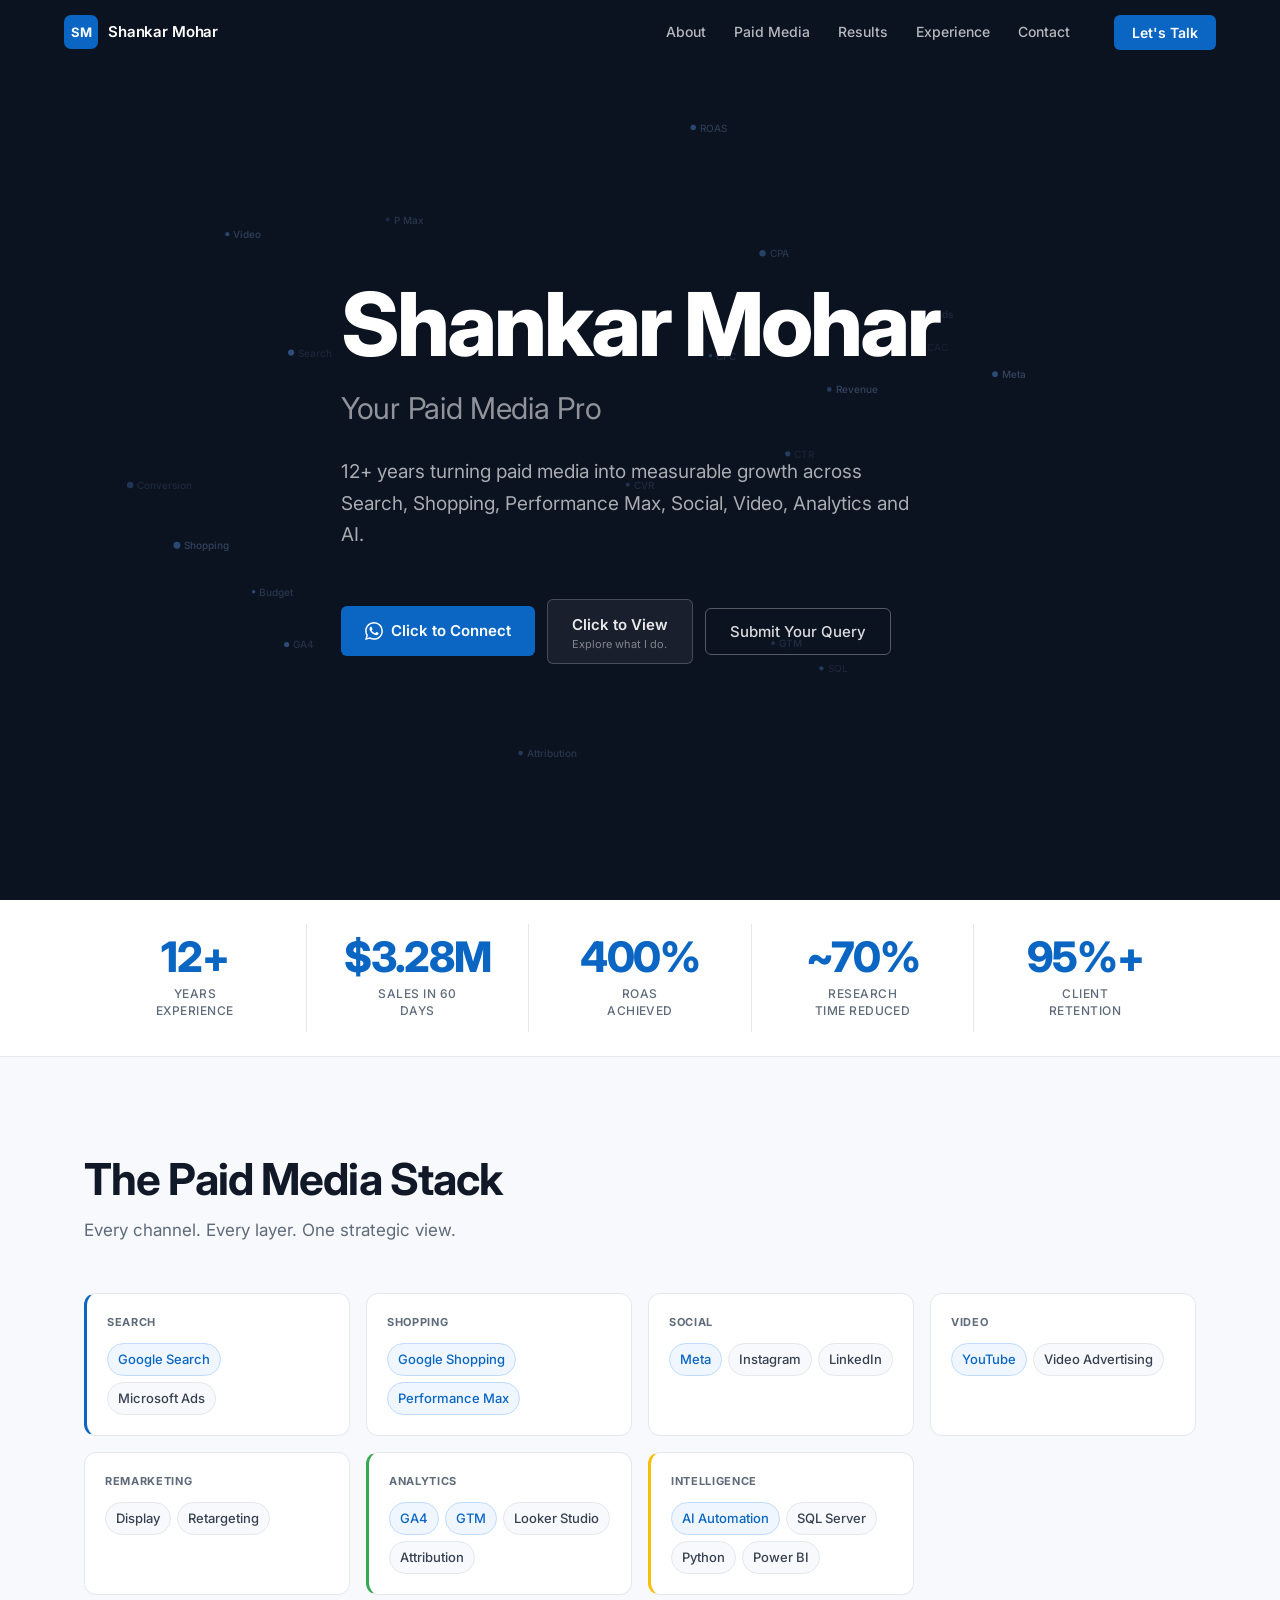
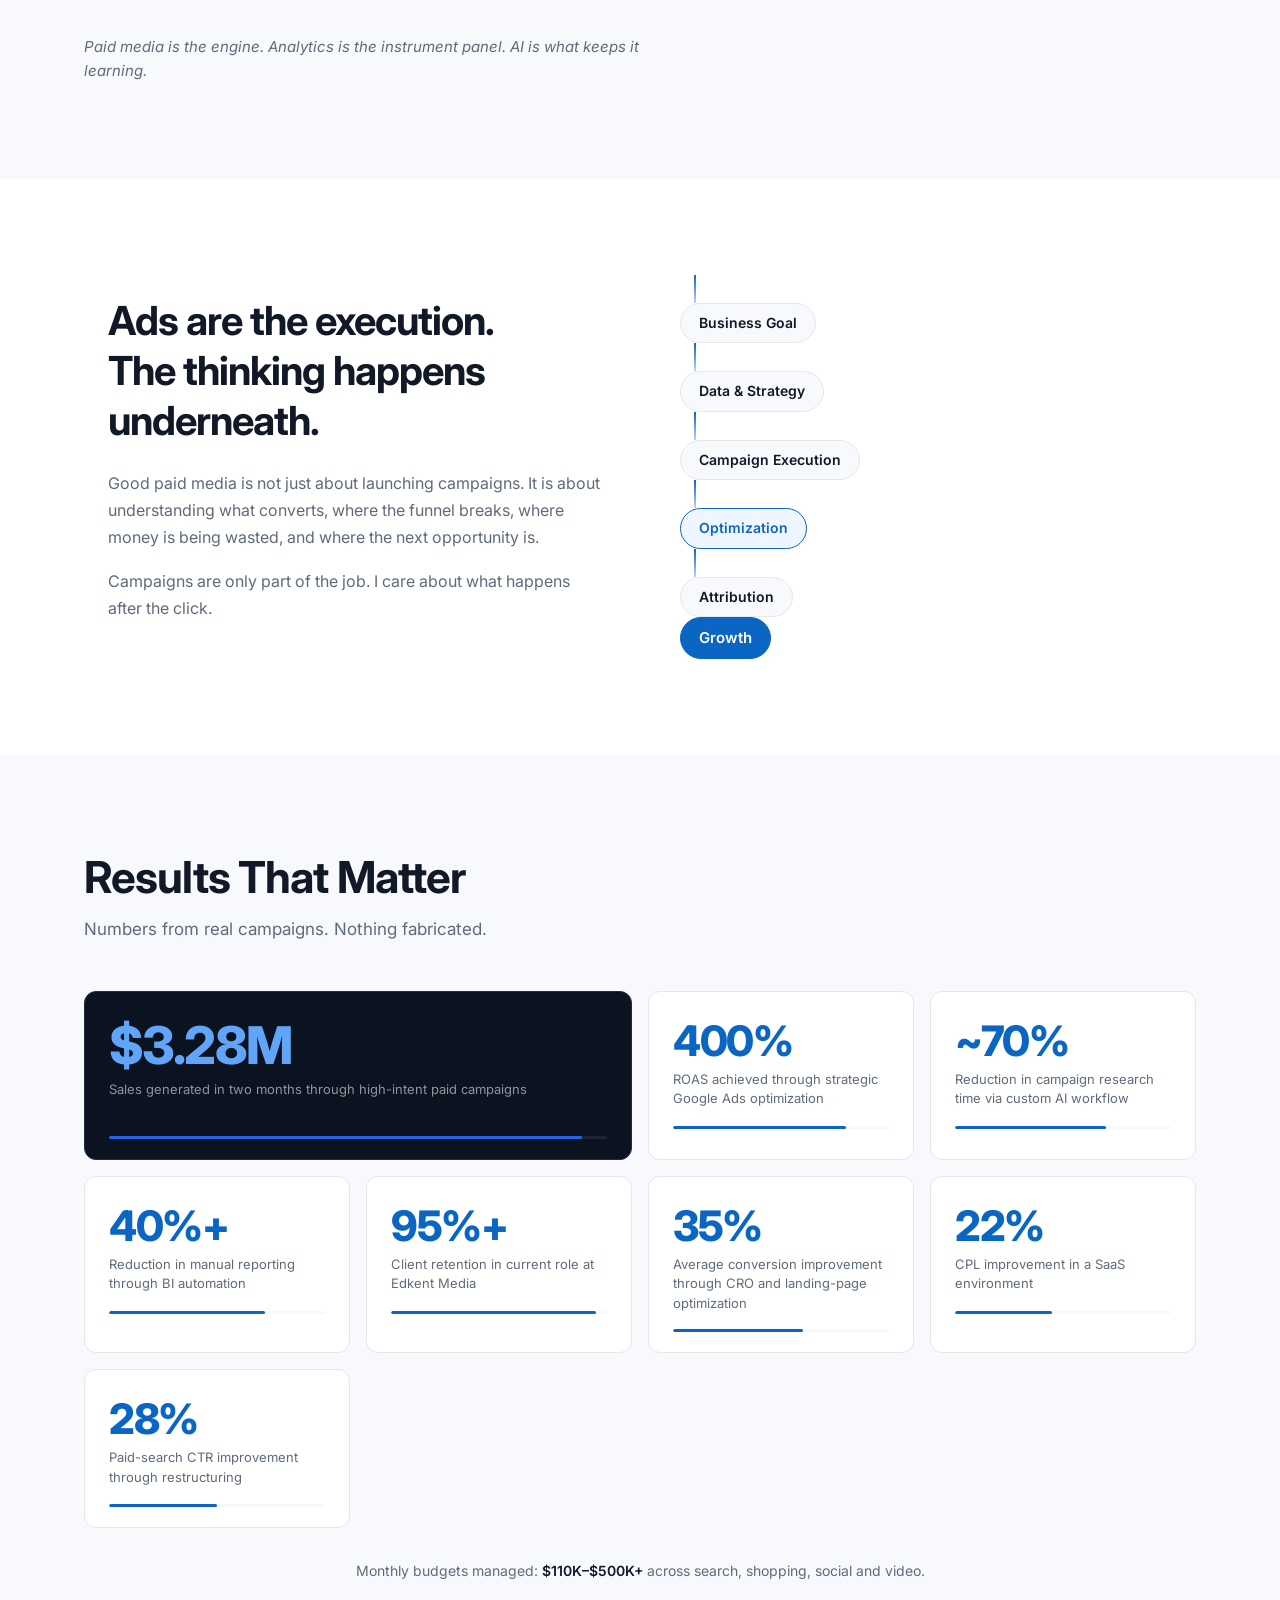
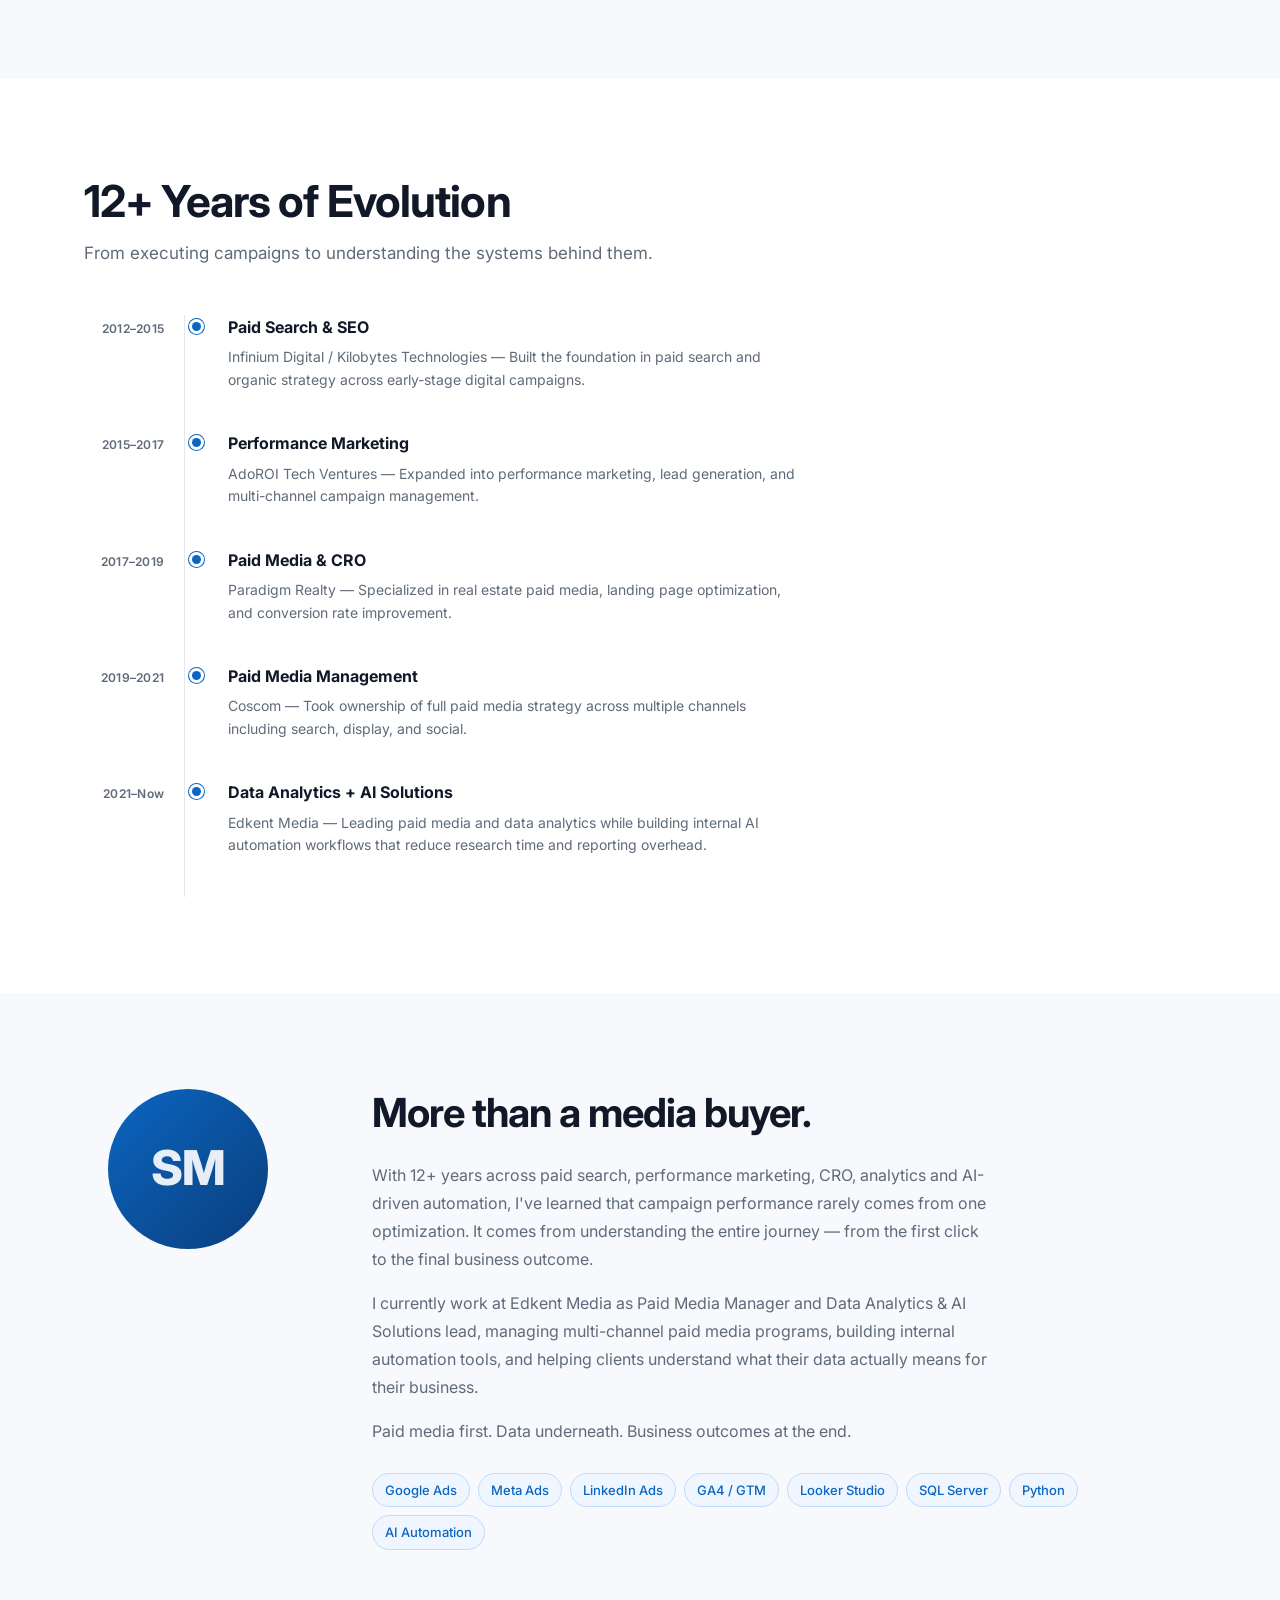
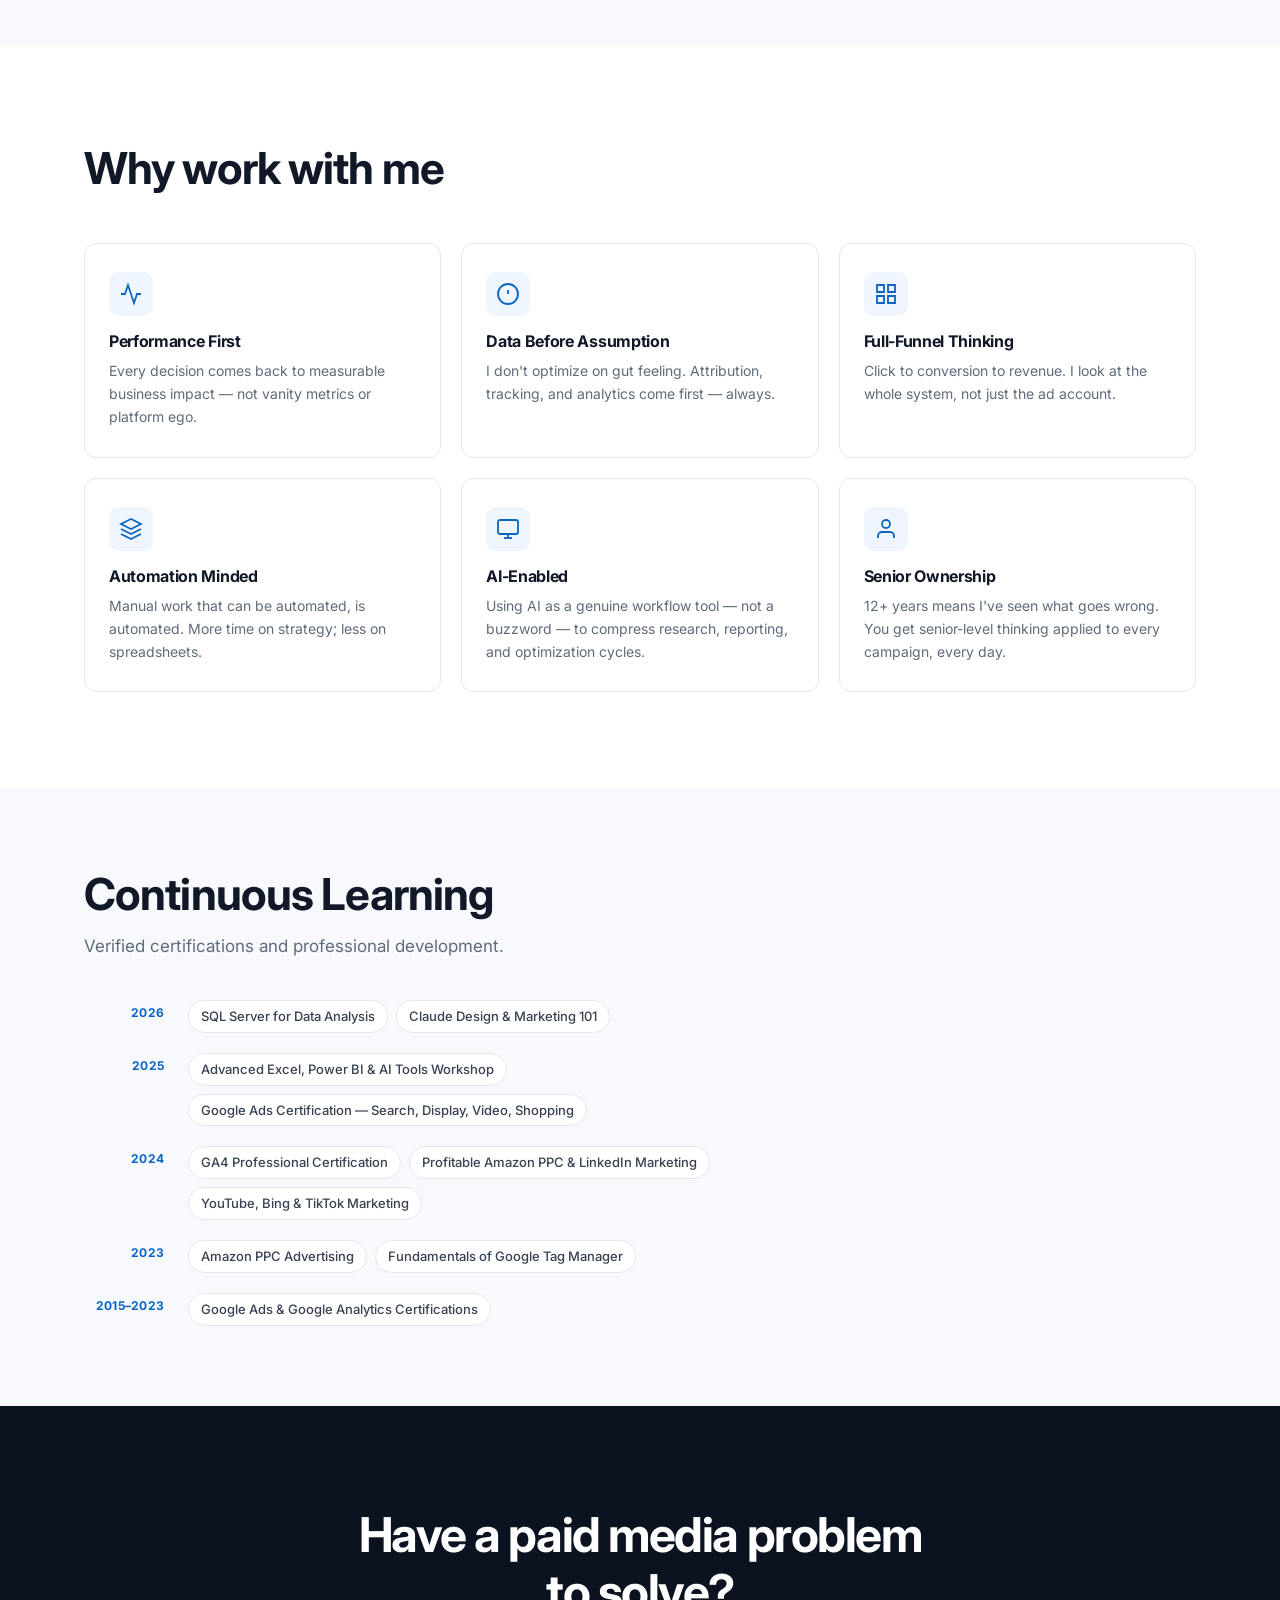
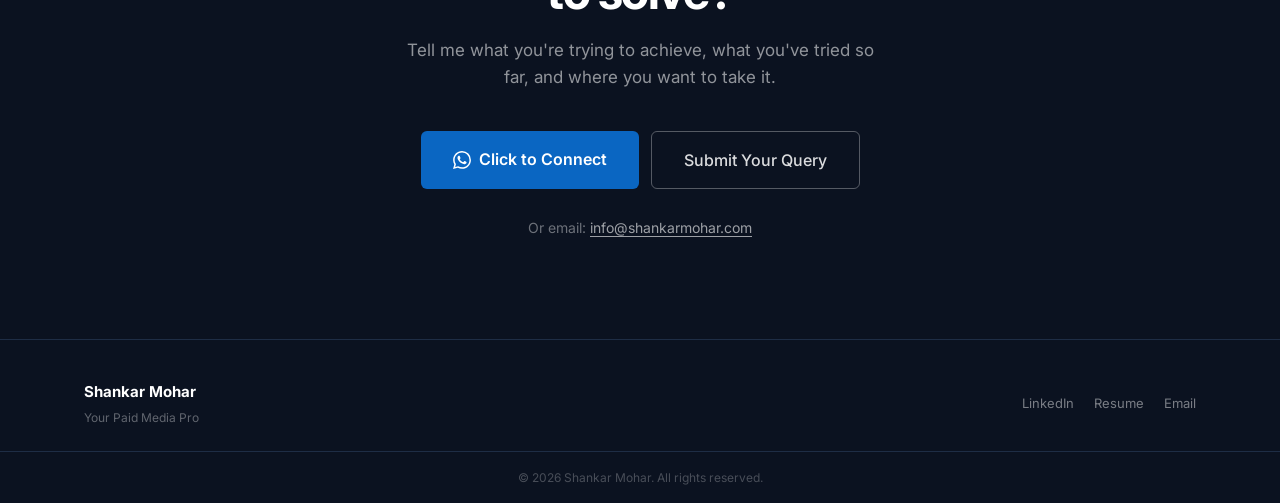
==== index.html @ 849f35d2 "Add files via upload" ====
<!DOCTYPE html>
<html lang="en">
<head>
  <meta charset="UTF-8" />
  <meta name="viewport" content="width=device-width, initial-scale=1.0, viewport-fit=cover" />
  <title>Shankar Mohar | Your Paid Media Pro</title>
  <meta name="description" content="Shankar Mohar is a Paid Media and Performance Marketing professional with 12+ years of experience across Google Ads, Meta, LinkedIn, analytics, automation and AI." />
  <link rel="canonical" href="https://ShankarMohar.com/" />

  <!-- Open Graph -->
  <meta property="og:type" content="website" />
  <meta property="og:url" content="https://ShankarMohar.com/" />
  <meta property="og:title" content="Shankar Mohar | Your Paid Media Pro" />
  <meta property="og:description" content="12+ years turning paid media into measurable growth across Search, Shopping, Performance Max, Social, Video, Analytics and AI." />
  <meta property="og:site_name" content="Shankar Mohar" />

  <!-- Twitter -->
  <meta name="twitter:card" content="summary_large_image" />
  <meta name="twitter:title" content="Shankar Mohar | Your Paid Media Pro" />
  <meta name="twitter:description" content="12+ years turning paid media into measurable growth across Search, Shopping, Performance Max, Social, Video, Analytics and AI." />

  <meta name="theme-color" content="#0B1220" />

  <!-- Favicon -->
  <link rel="icon" type="image/svg+xml" href="/assets/favicon.svg" />

  <!-- Fonts -->
  <link rel="preconnect" href="https://fonts.googleapis.com" />
  <link rel="preconnect" href="https://fonts.gstatic.com" crossorigin />
  <link href="https://fonts.googleapis.com/css2?family=Inter:wght@300;400;500;600;700;800&display=swap" rel="stylesheet" />

  <!-- Structured Data -->
  <script type="application/ld+json">
  {
    "@context": "https://schema.org",
    "@type": "Person",
    "name": "Shankar Mohar",
    "url": "https://ShankarMohar.com/",
    "jobTitle": "Paid Media Manager & Data Analytics and AI Solutions",
    "email": "info@shankarmohar.com",
    "description": "Performance marketing professional with 12+ years of experience in PPC management, analytics, and AI automation.",
    "knowsAbout": ["Google Ads", "Meta Ads", "LinkedIn Ads", "Performance Marketing", "GA4", "Data Analytics", "AI Automation"]
  }
  </script>

  <link rel="stylesheet" href="styles.css" />
</head>
<body>

  <!-- ========== NAVIGATION ========== -->
  <nav class="nav" id="nav" aria-label="Main navigation">
    <div class="nav-inner">
      <a href="/" class="nav-logo" aria-label="Shankar Mohar Home">
        <span class="logo-mark" aria-hidden="true">SM</span>
        <span class="logo-text">Shankar Mohar</span>
      </a>

      <div class="nav-links" id="nav-links">
        <a href="#about" class="nav-link">About</a>
        <a href="#stack" class="nav-link">Paid Media</a>
        <a href="#results" class="nav-link">Results</a>
        <a href="#timeline" class="nav-link">Experience</a>
        <a href="#contact" class="nav-link">Contact</a>
      </div>

      <button class="nav-cta" id="nav-cta-btn" aria-label="Open enquiry form">Let's Talk</button>

      <button class="nav-hamburger" id="hamburger" aria-label="Toggle menu" aria-expanded="false" aria-controls="nav-links">
        <span></span><span></span><span></span>
      </button>
    </div>

    <!-- Mobile menu -->
    <div class="nav-mobile" id="nav-mobile" aria-hidden="true">
      <a href="#about" class="nav-mobile-link">About</a>
      <a href="#stack" class="nav-mobile-link">Paid Media</a>
      <a href="#results" class="nav-mobile-link">Results</a>
      <a href="#timeline" class="nav-mobile-link">Experience</a>
      <a href="#contact" class="nav-mobile-link">Contact</a>
      <button class="btn-primary nav-mobile-cta" id="nav-mobile-cta-btn">Submit Your Query</button>
    </div>
  </nav>

  <!-- ========== HERO ========== -->
  <section class="hero" id="hero" aria-labelledby="hero-heading">
    <canvas class="hero-canvas" id="hero-canvas" aria-hidden="true"></canvas>
    <div class="hero-content">
      <h1 class="hero-name" id="hero-heading">Shankar Mohar</h1>
      <p class="hero-tagline">Your Paid Media Pro</p>
      <p class="hero-desc">12+ years turning paid media into measurable growth across Search, Shopping, Performance&nbsp;Max, Social, Video, Analytics and AI.</p>

      <div class="hero-actions">
        <!-- ACTION 1: WhatsApp -->
        <a href="#" class="btn-primary hero-btn" id="wa-btn" aria-label="Contact Shankar on WhatsApp">
          <svg width="18" height="18" viewBox="0 0 24 24" fill="currentColor" aria-hidden="true"><path d="M17.472 14.382c-.297-.149-1.758-.867-2.03-.967-.273-.099-.471-.148-.67.15-.197.297-.767.966-.94 1.164-.173.199-.347.223-.644.075-.297-.15-1.255-.463-2.39-1.475-.883-.788-1.48-1.761-1.653-2.059-.173-.297-.018-.458.13-.606.134-.133.298-.347.446-.52.149-.174.198-.298.298-.497.099-.198.05-.371-.025-.52-.075-.149-.669-1.612-.916-2.207-.242-.579-.487-.5-.669-.51-.173-.008-.371-.01-.57-.01-.198 0-.52.074-.792.372-.272.297-1.04 1.016-1.04 2.479 0 1.462 1.065 2.875 1.213 3.074.149.198 2.096 3.2 5.077 4.487.709.306 1.262.489 1.694.625.712.227 1.36.195 1.871.118.571-.085 1.758-.719 2.006-1.413.248-.694.248-1.289.173-1.413-.074-.124-.272-.198-.57-.347m-5.421 7.403h-.004a9.87 9.87 0 01-5.031-1.378l-.361-.214-3.741.982.998-3.648-.235-.374a9.86 9.86 0 01-1.51-5.26c.001-5.45 4.436-9.884 9.888-9.884 2.64 0 5.122 1.03 6.988 2.898a9.825 9.825 0 012.893 6.994c-.003 5.45-4.437 9.884-9.885 9.884m8.413-18.297A11.815 11.815 0 0012.05 0C5.495 0 .16 5.335.157 11.892c0 2.096.547 4.142 1.588 5.945L.057 24l6.305-1.654a11.882 11.882 0 005.683 1.448h.005c6.554 0 11.89-5.335 11.893-11.893a11.821 11.821 0 00-3.48-8.413z"/></svg>
          Click to Connect
        </a>

        <!-- ACTION 2: View Page -->
        <!-- CONFIG: viewPageUrl is set in SITE_CONFIG in script.js — change it there -->
        <a href="#" class="btn-secondary hero-btn" id="view-btn" aria-label="View Shankar's work">
          Click to View
          <span class="btn-sub">Explore what I do.</span>
        </a>

        <!-- ACTION 3: Lead Form -->
        <button class="btn-outline hero-btn" id="query-btn" aria-label="Submit a paid media enquiry">Submit Your Query</button>
      </div>
    </div>
  </section>

  <!-- ========== METRICS STRIP ========== -->
  <section class="metrics-strip" aria-labelledby="metrics-heading">
    <h2 class="sr-only" id="metrics-heading">Key Achievements</h2>
    <div class="metrics-inner">
      <div class="metric-item">
        <span class="metric-num" data-target="12" data-suffix="+">0</span>
        <span class="metric-label">Years Experience</span>
      </div>
      <div class="metric-divider" aria-hidden="true"></div>
      <div class="metric-item">
        <span class="metric-num metric-dollar" data-target="3.28" data-suffix="M" data-prefix="$" data-decimal="2">0</span>
        <span class="metric-label">Sales in 60 Days</span>
      </div>
      <div class="metric-divider" aria-hidden="true"></div>
      <div class="metric-item">
        <span class="metric-num" data-target="400" data-suffix="%">0</span>
        <span class="metric-label">ROAS Achieved</span>
      </div>
      <div class="metric-divider" aria-hidden="true"></div>
      <div class="metric-item">
        <span class="metric-num" data-target="70" data-prefix="~" data-suffix="%">0</span>
        <span class="metric-label">Research Time Reduced</span>
      </div>
      <div class="metric-divider" aria-hidden="true"></div>
      <div class="metric-item">
        <span class="metric-num" data-target="95" data-suffix="%+">0</span>
        <span class="metric-label">Client Retention</span>
      </div>
    </div>
  </section>

  <!-- ========== PAID MEDIA STACK ========== -->
  <section class="stack-section" id="stack" aria-labelledby="stack-heading">
    <div class="section-wrap">
      <div class="section-header">
        <h2 class="section-title" id="stack-heading">The Paid Media Stack</h2>
        <p class="section-sub">Every channel. Every layer. One strategic view.</p>
      </div>

      <div class="stack-grid">
        <div class="stack-category stack-primary">
          <div class="stack-cat-label">Search</div>
          <div class="stack-items">
            <span class="stack-tag active">Google Search</span>
            <span class="stack-tag">Microsoft Ads</span>
          </div>
        </div>

        <div class="stack-category">
          <div class="stack-cat-label">Shopping</div>
          <div class="stack-items">
            <span class="stack-tag active">Google Shopping</span>
            <span class="stack-tag active">Performance Max</span>
          </div>
        </div>

        <div class="stack-category">
          <div class="stack-cat-label">Social</div>
          <div class="stack-items">
            <span class="stack-tag active">Meta</span>
            <span class="stack-tag">Instagram</span>
            <span class="stack-tag">LinkedIn</span>
          </div>
        </div>

        <div class="stack-category">
          <div class="stack-cat-label">Video</div>
          <div class="stack-items">
            <span class="stack-tag active">YouTube</span>
            <span class="stack-tag">Video Advertising</span>
          </div>
        </div>

        <div class="stack-category">
          <div class="stack-cat-label">Remarketing</div>
          <div class="stack-items">
            <span class="stack-tag">Display</span>
            <span class="stack-tag">Retargeting</span>
          </div>
        </div>

        <div class="stack-category stack-analytics">
          <div class="stack-cat-label">Analytics</div>
          <div class="stack-items">
            <span class="stack-tag active">GA4</span>
            <span class="stack-tag active">GTM</span>
            <span class="stack-tag">Looker Studio</span>
            <span class="stack-tag">Attribution</span>
          </div>
        </div>

        <div class="stack-category stack-ai">
          <div class="stack-cat-label">Intelligence</div>
          <div class="stack-items">
            <span class="stack-tag active">AI Automation</span>
            <span class="stack-tag">SQL Server</span>
            <span class="stack-tag">Python</span>
            <span class="stack-tag">Power BI</span>
          </div>
        </div>
      </div>

      <p class="stack-note">Paid media is the engine. Analytics is the instrument panel. AI is what keeps it learning.</p>
    </div>
  </section>

  <!-- ========== HOW I THINK ========== -->
  <section class="thinking-section" id="thinking" aria-labelledby="thinking-heading">
    <div class="section-wrap">
      <div class="thinking-layout">
        <div class="thinking-left">
          <h2 class="thinking-title" id="thinking-heading">Ads are the execution.<br>The thinking happens underneath.</h2>
          <p class="thinking-body">Good paid media is not just about launching campaigns. It is about understanding what converts, where the funnel breaks, where money is being wasted, and where the next opportunity is.</p>
          <p class="thinking-body">Campaigns are only part of the job. I care about what happens after the click.</p>
        </div>

        <div class="thinking-right" aria-label="Performance marketing funnel">
          <div class="funnel">
            <div class="funnel-step" data-step="1">
              <div class="funnel-line"></div>
              <div class="funnel-node">Business Goal</div>
            </div>
            <div class="funnel-step" data-step="2">
              <div class="funnel-line"></div>
              <div class="funnel-node">Data &amp; Strategy</div>
            </div>
            <div class="funnel-step" data-step="3">
              <div class="funnel-line"></div>
              <div class="funnel-node">Campaign Execution</div>
            </div>
            <div class="funnel-step" data-step="4">
              <div class="funnel-line"></div>
              <div class="funnel-node">Optimization</div>
            </div>
            <div class="funnel-step" data-step="5">
              <div class="funnel-line"></div>
              <div class="funnel-node">Attribution</div>
            </div>
            <div class="funnel-step funnel-end" data-step="6">
              <div class="funnel-node funnel-node-growth">Growth</div>
            </div>
          </div>
        </div>
      </div>
    </div>
  </section>

  <!-- ========== RESULTS ========== -->
  <section class="results-section" id="results" aria-labelledby="results-heading">
    <div class="section-wrap">
      <div class="section-header">
        <h2 class="section-title" id="results-heading">Results That Matter</h2>
        <p class="section-sub">Numbers from real campaigns. Nothing fabricated.</p>
      </div>

      <div class="results-grid">
        <article class="result-card result-hero-card">
          <div class="result-value">$3.28M</div>
          <div class="result-label">Sales generated in two months through high-intent paid campaigns</div>
          <div class="result-bar"><div class="result-bar-fill" style="width:95%"></div></div>
        </article>

        <article class="result-card">
          <div class="result-value">400%</div>
          <div class="result-label">ROAS achieved through strategic Google Ads optimization</div>
          <div class="result-bar"><div class="result-bar-fill" style="width:80%"></div></div>
        </article>

        <article class="result-card">
          <div class="result-value">~70%</div>
          <div class="result-label">Reduction in campaign research time via custom AI workflow</div>
          <div class="result-bar"><div class="result-bar-fill" style="width:70%"></div></div>
        </article>

        <article class="result-card">
          <div class="result-value">40%+</div>
          <div class="result-label">Reduction in manual reporting through BI automation</div>
          <div class="result-bar"><div class="result-bar-fill" style="width:72%"></div></div>
        </article>

        <article class="result-card">
          <div class="result-value">95%+</div>
          <div class="result-label">Client retention in current role at Edkent Media</div>
          <div class="result-bar"><div class="result-bar-fill" style="width:95%"></div></div>
        </article>

        <article class="result-card">
          <div class="result-value">35%</div>
          <div class="result-label">Average conversion improvement through CRO and landing-page optimization</div>
          <div class="result-bar"><div class="result-bar-fill" style="width:60%"></div></div>
        </article>

        <article class="result-card">
          <div class="result-value">22%</div>
          <div class="result-label">CPL improvement in a SaaS environment</div>
          <div class="result-bar"><div class="result-bar-fill" style="width:45%"></div></div>
        </article>

        <article class="result-card">
          <div class="result-value">28%</div>
          <div class="result-label">Paid-search CTR improvement through restructuring</div>
          <div class="result-bar"><div class="result-bar-fill" style="width:50%"></div></div>
        </article>
      </div>

      <p class="results-note">Monthly budgets managed: <strong>$110K–$500K+</strong> across search, shopping, social and video.</p>
    </div>
  </section>

  <!-- ========== CAREER EVOLUTION ========== -->
  <section class="timeline-section" id="timeline" aria-labelledby="timeline-heading">
    <div class="section-wrap">
      <div class="section-header">
        <h2 class="section-title" id="timeline-heading">12+ Years of Evolution</h2>
        <p class="section-sub">From executing campaigns to understanding the systems behind them.</p>
      </div>

      <div class="timeline">
        <div class="timeline-item reveal-item">
          <div class="timeline-year">2012–2015</div>
          <div class="timeline-content">
            <div class="timeline-phase">Paid Search &amp; SEO</div>
            <div class="timeline-detail">Infinium Digital / Kilobytes Technologies — Built the foundation in paid search and organic strategy across early-stage digital campaigns.</div>
          </div>
        </div>

        <div class="timeline-item reveal-item">
          <div class="timeline-year">2015–2017</div>
          <div class="timeline-content">
            <div class="timeline-phase">Performance Marketing</div>
            <div class="timeline-detail">AdoROI Tech Ventures — Expanded into performance marketing, lead generation, and multi-channel campaign management.</div>
          </div>
        </div>

        <div class="timeline-item reveal-item">
          <div class="timeline-year">2017–2019</div>
          <div class="timeline-content">
            <div class="timeline-phase">Paid Media &amp; CRO</div>
            <div class="timeline-detail">Paradigm Realty — Specialized in real estate paid media, landing page optimization, and conversion rate improvement.</div>
          </div>
        </div>

        <div class="timeline-item reveal-item">
          <div class="timeline-year">2019–2021</div>
          <div class="timeline-content">
            <div class="timeline-phase">Paid Media Management</div>
            <div class="timeline-detail">Coscom — Took ownership of full paid media strategy across multiple channels including search, display, and social.</div>
          </div>
        </div>

        <div class="timeline-item reveal-item">
          <div class="timeline-year">2021–Now</div>
          <div class="timeline-content">
            <div class="timeline-phase">Data Analytics + AI Solutions</div>
            <div class="timeline-detail">Edkent Media — Leading paid media and data analytics while building internal AI automation workflows that reduce research time and reporting overhead.</div>
          </div>
        </div>
      </div>
    </div>
  </section>

  <!-- ========== ABOUT ========== -->
  <section class="about-section" id="about" aria-labelledby="about-heading">
    <div class="section-wrap">
      <div class="about-layout">
        <div class="about-left">
          <div class="about-avatar" aria-hidden="true">
            <div class="avatar-initials">SM</div>
          </div>
        </div>
        <div class="about-right">
          <h2 class="about-title" id="about-heading">More than a media buyer.</h2>
          <p class="about-body">With 12+ years across paid search, performance marketing, CRO, analytics and AI-driven automation, I've learned that campaign performance rarely comes from one optimization. It comes from understanding the entire journey — from the first click to the final business outcome.</p>
          <p class="about-body">I currently work at Edkent Media as Paid Media Manager and Data Analytics &amp; AI Solutions lead, managing multi-channel paid media programs, building internal automation tools, and helping clients understand what their data actually means for their business.</p>
          <p class="about-body">Paid media first. Data underneath. Business outcomes at the end.</p>

          <div class="about-tags" aria-label="Core expertise areas">
            <span class="about-tag">Google Ads</span>
            <span class="about-tag">Meta Ads</span>
            <span class="about-tag">LinkedIn Ads</span>
            <span class="about-tag">GA4 / GTM</span>
            <span class="about-tag">Looker Studio</span>
            <span class="about-tag">SQL Server</span>
            <span class="about-tag">Python</span>
            <span class="about-tag">AI Automation</span>
          </div>
        </div>
      </div>
    </div>
  </section>

  <!-- ========== WHY WORK WITH ME ========== -->
  <section class="why-section" id="why" aria-labelledby="why-heading">
    <div class="section-wrap">
      <div class="section-header">
        <h2 class="section-title" id="why-heading">Why work with me</h2>
      </div>

      <div class="why-grid">
        <div class="why-card reveal-item">
          <div class="why-icon" aria-hidden="true">
            <svg width="24" height="24" viewBox="0 0 24 24" fill="none" stroke="currentColor" stroke-width="1.8"><polyline points="22 12 18 12 15 21 9 3 6 12 2 12"/></svg>
          </div>
          <h3 class="why-title">Performance First</h3>
          <p class="why-body">Every decision comes back to measurable business impact — not vanity metrics or platform ego.</p>
        </div>

        <div class="why-card reveal-item">
          <div class="why-icon" aria-hidden="true">
            <svg width="24" height="24" viewBox="0 0 24 24" fill="none" stroke="currentColor" stroke-width="1.8"><circle cx="12" cy="12" r="10"/><line x1="12" y1="8" x2="12" y2="12"/><line x1="12" y1="16" x2="12.01" y2="16"/></svg>
          </div>
          <h3 class="why-title">Data Before Assumption</h3>
          <p class="why-body">I don't optimize on gut feeling. Attribution, tracking, and analytics come first — always.</p>
        </div>

        <div class="why-card reveal-item">
          <div class="why-icon" aria-hidden="true">
            <svg width="24" height="24" viewBox="0 0 24 24" fill="none" stroke="currentColor" stroke-width="1.8"><path d="M3 3h7v7H3zM14 3h7v7h-7zM14 14h7v7h-7zM3 14h7v7H3z"/></svg>
          </div>
          <h3 class="why-title">Full-Funnel Thinking</h3>
          <p class="why-body">Click to conversion to revenue. I look at the whole system, not just the ad account.</p>
        </div>

        <div class="why-card reveal-item">
          <div class="why-icon" aria-hidden="true">
            <svg width="24" height="24" viewBox="0 0 24 24" fill="none" stroke="currentColor" stroke-width="1.8"><path d="M12 2L2 7l10 5 10-5-10-5zM2 17l10 5 10-5M2 12l10 5 10-5"/></svg>
          </div>
          <h3 class="why-title">Automation Minded</h3>
          <p class="why-body">Manual work that can be automated, is automated. More time on strategy; less on spreadsheets.</p>
        </div>

        <div class="why-card reveal-item">
          <div class="why-icon" aria-hidden="true">
            <svg width="24" height="24" viewBox="0 0 24 24" fill="none" stroke="currentColor" stroke-width="1.8"><rect x="2" y="3" width="20" height="14" rx="2" ry="2"/><line x1="8" y1="21" x2="16" y2="21"/><line x1="12" y1="17" x2="12" y2="21"/></svg>
          </div>
          <h3 class="why-title">AI-Enabled</h3>
          <p class="why-body">Using AI as a genuine workflow tool — not a buzzword — to compress research, reporting, and optimization cycles.</p>
        </div>

        <div class="why-card reveal-item">
          <div class="why-icon" aria-hidden="true">
            <svg width="24" height="24" viewBox="0 0 24 24" fill="none" stroke="currentColor" stroke-width="1.8"><path d="M20 21v-2a4 4 0 0 0-4-4H8a4 4 0 0 0-4 4v2"/><circle cx="12" cy="7" r="4"/></svg>
          </div>
          <h3 class="why-title">Senior Ownership</h3>
          <p class="why-body">12+ years means I've seen what goes wrong. You get senior-level thinking applied to every campaign, every day.</p>
        </div>
      </div>
    </div>
  </section>

  <!-- ========== CERTIFICATIONS ========== -->
  <section class="certs-section" aria-labelledby="certs-heading">
    <div class="section-wrap">
      <h2 class="section-title" id="certs-heading">Continuous Learning</h2>
      <p class="section-sub">Verified certifications and professional development.</p>

      <div class="certs-list">
        <div class="cert-group">
          <div class="cert-year">2026</div>
          <div class="cert-items">
            <span class="cert-item">SQL Server for Data Analysis</span>
            <span class="cert-item">Claude Design &amp; Marketing 101</span>
          </div>
        </div>
        <div class="cert-group">
          <div class="cert-year">2025</div>
          <div class="cert-items">
            <span class="cert-item">Advanced Excel, Power BI &amp; AI Tools Workshop</span>
            <span class="cert-item">Google Ads Certification — Search, Display, Video, Shopping</span>
          </div>
        </div>
        <div class="cert-group">
          <div class="cert-year">2024</div>
          <div class="cert-items">
            <span class="cert-item">GA4 Professional Certification</span>
            <span class="cert-item">Profitable Amazon PPC &amp; LinkedIn Marketing</span>
            <span class="cert-item">YouTube, Bing &amp; TikTok Marketing</span>
          </div>
        </div>
        <div class="cert-group">
          <div class="cert-year">2023</div>
          <div class="cert-items">
            <span class="cert-item">Amazon PPC Advertising</span>
            <span class="cert-item">Fundamentals of Google Tag Manager</span>
          </div>
        </div>
        <div class="cert-group">
          <div class="cert-year">2015–2023</div>
          <div class="cert-items">
            <span class="cert-item">Google Ads &amp; Google Analytics Certifications</span>
          </div>
        </div>
      </div>
    </div>
  </section>

  <!-- ========== FINAL CTA ========== -->
  <section class="contact-section" id="contact" aria-labelledby="contact-heading">
    <div class="section-wrap">
      <div class="contact-inner">
        <h2 class="contact-title" id="contact-heading">Have a paid media problem to solve?</h2>
        <p class="contact-sub">Tell me what you're trying to achieve, what you've tried so far, and where you want to take it.</p>

        <div class="contact-actions">
          <a href="#" class="btn-primary btn-large" id="contact-wa-btn" aria-label="Contact on WhatsApp">
            <svg width="18" height="18" viewBox="0 0 24 24" fill="currentColor" aria-hidden="true"><path d="M17.472 14.382c-.297-.149-1.758-.867-2.03-.967-.273-.099-.471-.148-.67.15-.197.297-.767.966-.94 1.164-.173.199-.347.223-.644.075-.297-.15-1.255-.463-2.39-1.475-.883-.788-1.48-1.761-1.653-2.059-.173-.297-.018-.458.13-.606.134-.133.298-.347.446-.52.149-.174.198-.298.298-.497.099-.198.05-.371-.025-.52-.075-.149-.669-1.612-.916-2.207-.242-.579-.487-.5-.669-.51-.173-.008-.371-.01-.57-.01-.198 0-.52.074-.792.372-.272.297-1.04 1.016-1.04 2.479 0 1.462 1.065 2.875 1.213 3.074.149.198 2.096 3.2 5.077 4.487.709.306 1.262.489 1.694.625.712.227 1.36.195 1.871.118.571-.085 1.758-.719 2.006-1.413.248-.694.248-1.289.173-1.413-.074-.124-.272-.198-.57-.347m-5.421 7.403h-.004a9.87 9.87 0 01-5.031-1.378l-.361-.214-3.741.982.998-3.648-.235-.374a9.86 9.86 0 01-1.51-5.26c.001-5.45 4.436-9.884 9.888-9.884 2.64 0 5.122 1.03 6.988 2.898a9.825 9.825 0 012.893 6.994c-.003 5.45-4.437 9.884-9.885 9.884m8.413-18.297A11.815 11.815 0 0012.05 0C5.495 0 .16 5.335.157 11.892c0 2.096.547 4.142 1.588 5.945L.057 24l6.305-1.654a11.882 11.882 0 005.683 1.448h.005c6.554 0 11.89-5.335 11.893-11.893a11.821 11.821 0 00-3.48-8.413z"/></svg>
            Click to Connect
          </a>
          <button class="btn-outline btn-large" id="contact-query-btn">Submit Your Query</button>
        </div>

        <p class="contact-email">Or email: <a href="mailto:info@shankarmohar.com" class="contact-email-link">info@shankarmohar.com</a></p>
      </div>
    </div>
  </section>

  <!-- ========== FOOTER ========== -->
  <footer class="footer" role="contentinfo">
    <div class="footer-inner">
      <div class="footer-left">
        <span class="footer-logo">Shankar Mohar</span>
        <span class="footer-tag">Your Paid Media Pro</span>
      </div>
      <div class="footer-right">
        <a href="https://www.linkedin.com/in/shankarmohar/" target="_blank" rel="noopener noreferrer" class="footer-link" aria-label="LinkedIn profile">LinkedIn</a>
        <!-- CONFIG: resumeUrl is set in SITE_CONFIG in script.js -->
        <a href="#" class="footer-link" id="footer-resume-link" target="_blank" rel="noopener noreferrer" aria-label="View resume">Resume</a>
        <a href="mailto:info@shankarmohar.com" class="footer-link">Email</a>
      </div>
    </div>
    <div class="footer-bottom">
      <p>&copy; <span id="footer-year"></span> Shankar Mohar. All rights reserved.</p>
    </div>
  </footer>

  <!-- ========== ENQUIRY MODAL ========== -->
  <div class="modal-overlay" id="modal-overlay" role="dialog" aria-modal="true" aria-labelledby="modal-title" aria-hidden="true">
    <div class="modal" id="modal">
      <div class="modal-header">
        <h2 class="modal-title" id="modal-title">Submit Your Query</h2>
        <p class="modal-subtitle">Tell me about your paid media goals and I'll get back to you.</p>
        <button class="modal-close" id="modal-close" aria-label="Close enquiry form">&times;</button>
      </div>

      <div class="modal-body" id="modal-body">
        <!-- SUCCESS STATE -->
        <div class="form-success" id="form-success" aria-live="polite" hidden>
          <div class="success-icon" aria-hidden="true">
            <svg width="48" height="48" viewBox="0 0 24 24" fill="none" stroke="#0A66C2" stroke-width="2"><circle cx="12" cy="12" r="10"/><polyline points="9 12 11 14 15 10"/></svg>
          </div>
          <h3 class="success-title">Thank you.</h3>
          <p class="success-msg">Your enquiry has been received. I'll review the details and get back to you as soon as possible.</p>
          <button class="btn-secondary" id="form-reset-btn">Send Another Query</button>
        </div>

        <!-- ERROR STATE -->
        <div class="form-error-state" id="form-error-state" aria-live="polite" hidden>
          <div class="error-icon" aria-hidden="true">
            <svg width="48" height="48" viewBox="0 0 24 24" fill="none" stroke="#dc2626" stroke-width="2"><circle cx="12" cy="12" r="10"/><line x1="12" y1="8" x2="12" y2="12"/><line x1="12" y1="16" x2="12.01" y2="16"/></svg>
          </div>
          <h3 class="error-title">Something went wrong.</h3>
          <p class="error-msg">Something went wrong while sending your enquiry. Please try again or contact me directly on WhatsApp.</p>
          <div class="error-actions">
            <button class="btn-secondary" id="form-retry-btn">Try Again</button>
            <a href="#" class="btn-outline" id="error-wa-btn">WhatsApp</a>
          </div>
        </div>

        <!-- FORM -->
        <form class="enquiry-form" id="enquiry-form" novalidate autocomplete="on">
          <!-- Honeypot spam protection -->
          <div class="form-honeypot" aria-hidden="true">
            <input type="text" name="_gotcha" tabindex="-1" autocomplete="off" />
          </div>

          <div class="form-row">
            <div class="form-group">
              <label class="form-label" for="f-name">Full Name <span class="required" aria-label="required">*</span></label>
              <input class="form-input" type="text" id="f-name" name="name" placeholder="Your full name" required autocomplete="name" />
              <span class="form-error" id="f-name-err" role="alert"></span>
            </div>
            <div class="form-group">
              <label class="form-label" for="f-phone">Phone Number <span class="required" aria-label="required">*</span></label>
              <input class="form-input" type="tel" id="f-phone" name="phone" placeholder="+1 555 000 0000" required autocomplete="tel" />
              <span class="form-error" id="f-phone-err" role="alert"></span>
            </div>
          </div>

          <div class="form-row">
            <div class="form-group">
              <label class="form-label" for="f-email">Email Address <span class="required" aria-label="required">*</span></label>
              <input class="form-input" type="email" id="f-email" name="email" placeholder="you@company.com" required autocomplete="email" />
              <span class="form-error" id="f-email-err" role="alert"></span>
            </div>
            <div class="form-group">
              <label class="form-label" for="f-website">Website / Domain</label>
              <input class="form-input" type="url" id="f-website" name="website" placeholder="https://yoursite.com" autocomplete="url" />
              <span class="form-error" id="f-website-err" role="alert"></span>
            </div>
          </div>

          <div class="form-group">
            <label class="form-label" for="f-goal">What are you trying to achieve? <span class="required" aria-label="required">*</span></label>
            <textarea class="form-input form-textarea" id="f-goal" name="goal" placeholder="Describe your paid media goal — more leads, better ROAS, launching a new channel…" required rows="3"></textarea>
            <span class="form-error" id="f-goal-err" role="alert"></span>
          </div>

          <div class="form-group">
            <label class="form-label">Which channel are you interested in? <span class="required" aria-label="required">*</span></label>
            <div class="channel-grid" id="channel-grid" role="group" aria-label="Select paid advertising channels">
              <label class="channel-opt"><input type="checkbox" name="channels" value="Google Search" /><span>Google Search</span></label>
              <label class="channel-opt"><input type="checkbox" name="channels" value="Performance Max" /><span>Performance Max</span></label>
              <label class="channel-opt"><input type="checkbox" name="channels" value="Google Shopping" /><span>Google Shopping</span></label>
              <label class="channel-opt"><input type="checkbox" name="channels" value="YouTube / Video" /><span>YouTube / Video</span></label>
              <label class="channel-opt"><input type="checkbox" name="channels" value="Meta / Instagram" /><span>Meta / Instagram</span></label>
              <label class="channel-opt"><input type="checkbox" name="channels" value="LinkedIn" /><span>LinkedIn</span></label>
              <label class="channel-opt"><input type="checkbox" name="channels" value="Microsoft Ads" /><span>Microsoft Ads</span></label>
              <label class="channel-opt"><input type="checkbox" name="channels" value="Multiple Channels" /><span>Multiple Channels</span></label>
              <label class="channel-opt"><input type="checkbox" name="channels" value="Not Sure Yet" /><span>Not Sure Yet</span></label>
            </div>
            <span class="form-error" id="f-channels-err" role="alert"></span>
          </div>

          <div class="form-group">
            <label class="form-label" for="f-budget">Monthly Advertising Budget <span class="required" aria-label="required">*</span></label>
            <select class="form-input form-select" id="f-budget" name="budget" required>
              <option value="" disabled selected>Select your monthly budget</option>
              <option value="Under $2,000">Under $2,000</option>
              <option value="$2,000–$5,000">$2,000–$5,000</option>
              <option value="$5,000–$10,000">$5,000–$10,000</option>
              <option value="$10,000–$25,000">$10,000–$25,000</option>
              <option value="$25,000–$50,000">$25,000–$50,000</option>
              <option value="$50,000+">$50,000+</option>
              <option value="Custom Budget">Custom Budget</option>
              <option value="Not Sure Yet">Not Sure Yet</option>
            </select>
            <span class="form-error" id="f-budget-err" role="alert"></span>
          </div>

          <div class="form-group">
            <label class="form-label" for="f-message">Additional Requirements</label>
            <textarea class="form-input form-textarea" id="f-message" name="message" placeholder="Anything else you'd like to share — current challenges, what you've tried, your timeline…" rows="3"></textarea>
          </div>

          <button type="submit" class="btn-primary btn-submit" id="form-submit-btn">
            <span class="btn-submit-text">Send Enquiry</span>
            <span class="btn-submit-loading" hidden aria-hidden="true">Sending…</span>
          </button>

          <p class="form-privacy">Your details are used only to respond to your enquiry.</p>
        </form>
      </div>
    </div>
  </div>

  <!-- Screen-reader utility -->
  <div class="sr-only" aria-live="polite" id="sr-announce"></div>

  <script src="script.js"></script>
</body>
</html>
---- styles.css ----
/* ============================================================
   SHANKAR MOHAR — styles.css
   Design system: deep navy hero / clean white body / blue accent
   Font: Inter (Google Fonts)
   ============================================================ */

/* ─── RESET & BASE ─────────────────────────────────────── */
*, *::before, *::after { box-sizing: border-box; margin: 0; padding: 0; }

:root {
  --bg:           #F7F9FC;
  --bg-dark:      #0B1220;
  --bg-card:      #FFFFFF;
  --text:         #111827;
  --text-mid:     #374151;
  --text-muted:   #5F6B7A;
  --blue:         #0A66C2;
  --blue-lt:      #2563EB;
  --blue-pale:    #EFF6FF;
  --navy:         #0B1220;
  --white:        #FFFFFF;
  --border:       #E5E7EB;
  --border-dark:  #1E2D45;

  /* accents — used very sparingly */
  --g-blue:  #4285F4;
  --g-red:   #EA4335;
  --g-yel:   #FBBC04;
  --g-grn:   #34A853;

  --radius-sm: 6px;
  --radius:    12px;
  --radius-lg: 20px;

  --font: 'Inter', -apple-system, BlinkMacSystemFont, 'Segoe UI', Roboto, sans-serif;

  --shadow-card: 0 1px 4px rgba(0,0,0,.06), 0 4px 16px rgba(0,0,0,.08);
  --shadow-modal: 0 8px 48px rgba(0,0,0,.22);

  --nav-h: 64px;

  scroll-behavior: smooth;
  box-sizing: border-box;
  padding-top: env(safe-area-inset-top, 0px);
  padding-bottom: env(safe-area-inset-bottom, 0px);
}

html { scroll-padding-top: calc(var(--nav-h) + 16px + env(safe-area-inset-top, 0px)); }

body {
  font-family: var(--font);
  background: var(--bg);
  color: var(--text);
  line-height: 1.6;
  -webkit-font-smoothing: antialiased;
  overflow-x: hidden;
}

img, svg { display: block; max-width: 100%; }
a { color: inherit; text-decoration: none; }
button { cursor: pointer; border: none; background: none; font-family: var(--font); }
ul { list-style: none; }

.sr-only {
  position: absolute; width: 1px; height: 1px;
  padding: 0; margin: -1px; overflow: hidden;
  clip: rect(0,0,0,0); white-space: nowrap; border: 0;
}

/* ─── TYPOGRAPHY ───────────────────────────────────────── */
h1, h2, h3, h4 { line-height: 1.2; letter-spacing: -0.02em; }

/* ─── SECTION WRAPPERS ─────────────────────────────────── */
.section-wrap { max-width: 1160px; margin: 0 auto; padding: 0 24px; }

.section-header { margin-bottom: 48px; }

.section-title {
  font-size: clamp(28px, 4vw, 44px);
  font-weight: 700;
  color: var(--text);
  margin-bottom: 12px;
}

.section-sub {
  font-size: 17px;
  color: var(--text-muted);
  max-width: 600px;
}

/* ─── BUTTONS ──────────────────────────────────────────── */
.btn-primary {
  display: inline-flex; align-items: center; gap: 8px;
  background: var(--blue);
  color: var(--white);
  font-size: 15px; font-weight: 600;
  padding: 13px 24px;
  border-radius: var(--radius-sm);
  transition: background .18s, transform .15s, box-shadow .18s;
  white-space: nowrap;
}
.btn-primary:hover { background: var(--blue-lt); box-shadow: 0 4px 16px rgba(10,102,194,.3); transform: translateY(-1px); }
.btn-primary:active { transform: translateY(0); }
.btn-primary:focus-visible { outline: 3px solid var(--blue); outline-offset: 3px; }

.btn-secondary {
  display: inline-flex; align-items: center; gap: 8px;
  background: var(--bg-card);
  color: var(--blue);
  font-size: 15px; font-weight: 600;
  padding: 13px 24px;
  border-radius: var(--radius-sm);
  border: 1.5px solid var(--blue);
  transition: background .18s, transform .15s;
}
.btn-secondary:hover { background: var(--blue-pale); transform: translateY(-1px); }
.btn-secondary:focus-visible { outline: 3px solid var(--blue); outline-offset: 3px; }

.btn-outline {
  display: inline-flex; align-items: center;
  background: transparent;
  color: rgba(255,255,255,.85);
  font-size: 15px; font-weight: 500;
  padding: 13px 24px;
  border-radius: var(--radius-sm);
  border: 1.5px solid rgba(255,255,255,.3);
  transition: border-color .18s, color .18s, background .18s;
  white-space: nowrap;
}
.btn-outline:hover { border-color: rgba(255,255,255,.7); color: #fff; background: rgba(255,255,255,.06); }
.btn-outline:focus-visible { outline: 3px solid var(--white); outline-offset: 3px; }

.btn-large { padding: 16px 32px; font-size: 16px; }

/* ─── NAV ──────────────────────────────────────────────── */
.nav {
  position: fixed; top: 0; left: 0; right: 0; z-index: 900;
  height: var(--nav-h);
  transition: background .25s, box-shadow .25s, backdrop-filter .25s;
}
.nav.scrolled {
  background: rgba(11,18,32,.92);
  backdrop-filter: blur(12px);
  -webkit-backdrop-filter: blur(12px);
  box-shadow: 0 1px 0 rgba(255,255,255,.06);
}

.nav-inner {
  max-width: 1200px; margin: 0 auto;
  display: flex; align-items: center;
  height: var(--nav-h); padding: 0 24px; gap: 32px;
}

.nav-logo {
  display: flex; align-items: center; gap: 10px;
  text-decoration: none; flex-shrink: 0;
}
.logo-mark {
  width: 34px; height: 34px;
  background: var(--blue);
  color: #fff; font-size: 13px; font-weight: 700;
  border-radius: 7px;
  display: flex; align-items: center; justify-content: center;
  letter-spacing: 0;
}
.logo-text {
  font-size: 15px; font-weight: 600;
  color: var(--white);
  letter-spacing: -0.01em;
}

.nav-links {
  display: flex; align-items: center; gap: 4px;
  margin-left: auto;
}
.nav-link {
  font-size: 14px; font-weight: 500;
  color: rgba(255,255,255,.7);
  padding: 8px 12px; border-radius: 6px;
  transition: color .15s, background .15s;
}
.nav-link:hover { color: #fff; background: rgba(255,255,255,.08); }
.nav-link:focus-visible { outline: 2px solid var(--blue); outline-offset: 2px; }

.nav-cta {
  font-size: 14px; font-weight: 600;
  color: var(--white);
  background: var(--blue);
  padding: 9px 18px; border-radius: 6px;
  border: none;
  transition: background .18s;
  flex-shrink: 0;
}
.nav-cta:hover { background: var(--blue-lt); }
.nav-cta:focus-visible { outline: 3px solid var(--white); outline-offset: 3px; }

.nav-hamburger {
  display: none;
  flex-direction: column; gap: 5px;
  width: 36px; height: 36px;
  align-items: center; justify-content: center;
  border-radius: 6px;
  transition: background .15s;
  margin-left: auto;
}
.nav-hamburger span {
  display: block; width: 22px; height: 2px;
  background: rgba(255,255,255,.8);
  border-radius: 2px;
  transition: transform .2s, opacity .2s;
}
.nav-hamburger:hover { background: rgba(255,255,255,.08); }
.nav-hamburger:focus-visible { outline: 2px solid var(--blue); }
.nav-hamburger.open span:nth-child(1) { transform: translateY(7px) rotate(45deg); }
.nav-hamburger.open span:nth-child(2) { opacity: 0; }
.nav-hamburger.open span:nth-child(3) { transform: translateY(-7px) rotate(-45deg); }

.nav-mobile {
  display: none;
  flex-direction: column; gap: 4px;
  background: rgba(11,18,32,.97);
  backdrop-filter: blur(16px);
  padding: 16px 24px 24px;
  border-top: 1px solid var(--border-dark);
}
.nav-mobile.open { display: flex; }
.nav-mobile-link {
  font-size: 16px; font-weight: 500;
  color: rgba(255,255,255,.75);
  padding: 12px 8px;
  border-bottom: 1px solid rgba(255,255,255,.06);
  transition: color .15s;
}
.nav-mobile-link:hover { color: #fff; }
.nav-mobile-cta { margin-top: 16px; }

/* ─── HERO ─────────────────────────────────────────────── */
.hero {
  position: relative;
  background: var(--bg-dark);
  min-height: 100svh;
  display: flex; align-items: center;
  overflow: hidden;
  padding: calc(var(--nav-h) + 60px) 24px 80px;
}

.hero-canvas {
  position: absolute; inset: 0;
  width: 100%; height: 100%;
  pointer-events: none;
  opacity: .65;
}

.hero-content {
  position: relative; z-index: 2;
  max-width: 780px;
  margin: 0 auto;
}

.hero-name {
  font-size: clamp(48px, 8vw, 88px);
  font-weight: 800;
  color: var(--white);
  line-height: 1.0;
  letter-spacing: -0.035em;
  margin-bottom: 16px;
}

.hero-tagline {
  font-size: clamp(20px, 3vw, 30px);
  font-weight: 400;
  color: rgba(255,255,255,.55);
  margin-bottom: 24px;
  letter-spacing: -0.01em;
}

.hero-desc {
  font-size: clamp(16px, 2vw, 19px);
  color: rgba(255,255,255,.65);
  line-height: 1.65;
  max-width: 580px;
  margin-bottom: 48px;
}

.hero-actions {
  display: flex; flex-wrap: wrap; gap: 12px; align-items: center;
}

.hero-btn {
  position: relative;
}

.btn-secondary.hero-btn {
  display: inline-flex; flex-direction: column;
  align-items: flex-start; gap: 2px;
  background: rgba(255,255,255,.06);
  border-color: rgba(255,255,255,.2);
  color: rgba(255,255,255,.9);
}
.btn-secondary.hero-btn:hover {
  background: rgba(255,255,255,.12);
  border-color: rgba(255,255,255,.4);
}

.btn-sub {
  font-size: 11px; font-weight: 400;
  color: rgba(255,255,255,.45);
  line-height: 1;
}

/* ─── METRICS STRIP ────────────────────────────────────── */
.metrics-strip {
  background: var(--white);
  border-bottom: 1px solid var(--border);
  padding: 0;
}

.metrics-inner {
  max-width: 1160px; margin: 0 auto;
  display: flex; flex-wrap: wrap; align-items: stretch;
  padding: 0 24px;
}

.metric-item {
  flex: 1; min-width: 140px;
  display: flex; flex-direction: column;
  align-items: center; justify-content: center;
  padding: 36px 20px;
  text-align: center;
}

.metric-num {
  font-size: clamp(28px, 4vw, 42px);
  font-weight: 800;
  color: var(--blue);
  letter-spacing: -0.03em;
  line-height: 1;
  display: block;
  margin-bottom: 8px;
}

.metric-label {
  font-size: 12px;
  font-weight: 500;
  color: var(--text-muted);
  text-transform: uppercase;
  letter-spacing: 0.04em;
  max-width: 100px;
  line-height: 1.4;
}

.metric-divider {
  width: 1px;
  background: var(--border);
  margin: 24px 0;
  flex-shrink: 0;
  align-self: stretch;
}

/* ─── STACK SECTION ────────────────────────────────────── */
.stack-section {
  padding: 96px 0;
  background: var(--bg);
}

.stack-grid {
  display: grid;
  grid-template-columns: repeat(auto-fill, minmax(220px, 1fr));
  gap: 16px;
  margin-bottom: 40px;
}

.stack-category {
  background: var(--white);
  border: 1px solid var(--border);
  border-radius: var(--radius);
  padding: 20px;
  transition: box-shadow .2s, border-color .2s, transform .2s;
}
.stack-category:hover {
  box-shadow: var(--shadow-card);
  border-color: #C7D8EF;
  transform: translateY(-2px);
}

.stack-primary { border-left: 3px solid var(--blue); }
.stack-analytics { border-left: 3px solid var(--g-grn); }
.stack-ai { border-left: 3px solid var(--g-yel); }

.stack-cat-label {
  font-size: 11px; font-weight: 700;
  text-transform: uppercase; letter-spacing: 0.06em;
  color: var(--text-muted);
  margin-bottom: 12px;
}

.stack-items { display: flex; flex-wrap: wrap; gap: 6px; }

.stack-tag {
  font-size: 13px; font-weight: 500;
  color: var(--text-mid);
  background: var(--bg);
  border: 1px solid var(--border);
  padding: 5px 10px; border-radius: 20px;
  transition: background .15s, color .15s, border-color .15s;
}
.stack-tag.active {
  color: var(--blue);
  background: var(--blue-pale);
  border-color: #BFDBFE;
}

.stack-note {
  font-size: 15px;
  color: var(--text-muted);
  max-width: 580px;
  font-style: italic;
}

/* ─── THINKING SECTION ─────────────────────────────────── */
.thinking-section {
  padding: 96px 0;
  background: var(--white);
}

.thinking-layout {
  display: grid;
  grid-template-columns: 1fr 1fr;
  gap: 80px;
  align-items: center;
  max-width: 1160px; margin: 0 auto; padding: 0 24px;
}

.thinking-title {
  font-size: clamp(26px, 3.5vw, 40px);
  font-weight: 700;
  color: var(--text);
  line-height: 1.25;
  margin-bottom: 24px;
  letter-spacing: -0.025em;
}

.thinking-body {
  font-size: 16px;
  color: var(--text-muted);
  line-height: 1.7;
  margin-bottom: 16px;
  max-width: 520px;
}

/* FUNNEL */
.funnel {
  display: flex; flex-direction: column;
  align-items: flex-start;
  gap: 0;
}

.funnel-step {
  display: flex; flex-direction: column;
  align-items: flex-start;
}

.funnel-line {
  width: 2px; height: 28px;
  background: linear-gradient(to bottom, var(--blue), rgba(37,99,235,.3));
  margin-left: 14px;
}

.funnel-node {
  font-size: 14px; font-weight: 600;
  color: var(--text);
  background: var(--bg);
  border: 1.5px solid var(--border);
  padding: 8px 18px;
  border-radius: 40px;
  position: relative;
  transition: border-color .2s, background .2s, color .2s;
}

.funnel-step.funnel-active .funnel-node,
.funnel-step:hover .funnel-node {
  border-color: var(--blue);
  color: var(--blue);
  background: var(--blue-pale);
}

.funnel-node-growth {
  background: var(--blue);
  border-color: var(--blue);
  color: var(--white);
  font-size: 15px;
}

/* ─── RESULTS ──────────────────────────────────────────── */
.results-section {
  padding: 96px 0;
  background: var(--bg);
}

.results-grid {
  display: grid;
  grid-template-columns: repeat(auto-fill, minmax(240px, 1fr));
  gap: 16px;
  margin-bottom: 32px;
}

.result-card {
  background: var(--white);
  border: 1px solid var(--border);
  border-radius: var(--radius);
  padding: 28px 24px 20px;
  transition: box-shadow .2s, transform .2s, border-color .2s;
}
.result-card:hover {
  box-shadow: var(--shadow-card);
  transform: translateY(-3px);
  border-color: #C7D8EF;
}

.result-hero-card {
  grid-column: span 2;
  background: var(--navy);
  border-color: var(--border-dark);
}
.result-hero-card .result-value { color: #60A5FA; font-size: 52px; }
.result-hero-card .result-label { color: rgba(255,255,255,.55); }
.result-hero-card .result-bar { background: rgba(255,255,255,.08); }
.result-hero-card .result-bar-fill { background: #2563EB; }

.result-value {
  font-size: clamp(32px, 4vw, 42px);
  font-weight: 800;
  color: var(--blue);
  letter-spacing: -0.03em;
  line-height: 1;
  margin-bottom: 8px;
}

.result-label {
  font-size: 13px;
  color: var(--text-muted);
  line-height: 1.5;
  margin-bottom: 16px;
  min-height: 40px;
}

.result-bar {
  height: 3px;
  background: var(--bg);
  border-radius: 2px;
  overflow: hidden;
}

.result-bar-fill {
  height: 100%; width: 0;
  background: var(--blue);
  border-radius: 2px;
  transition: width 1.2s cubic-bezier(.16,1,.3,1);
}

.results-note {
  font-size: 14px;
  color: var(--text-muted);
  text-align: center;
}
.results-note strong { color: var(--text); font-weight: 600; }

/* ─── TIMELINE ─────────────────────────────────────────── */
.timeline-section {
  padding: 96px 0;
  background: var(--white);
}

.timeline {
  position: relative;
  max-width: 720px;
}

.timeline::before {
  content: '';
  position: absolute;
  left: 100px;
  top: 0; bottom: 0;
  width: 1px;
  background: var(--border);
}

.timeline-item {
  display: flex;
  gap: 32px;
  padding: 0 0 40px;
  opacity: 0;
  transform: translateY(20px);
  transition: opacity .5s, transform .5s;
}
.timeline-item.visible { opacity: 1; transform: none; }

.timeline-year {
  flex-shrink: 0;
  width: 80px;
  font-size: 12px;
  font-weight: 600;
  color: var(--text-muted);
  text-align: right;
  padding-top: 4px;
  letter-spacing: 0.02em;
}

.timeline-content {
  padding-left: 32px;
  position: relative;
}
.timeline-content::before {
  content: '';
  position: absolute;
  left: -4px; top: 7px;
  width: 9px; height: 9px;
  border-radius: 50%;
  background: var(--blue);
  box-shadow: 0 0 0 3px var(--white), 0 0 0 4px var(--blue);
}

.timeline-phase {
  font-size: 16px; font-weight: 700;
  color: var(--text);
  margin-bottom: 6px;
}

.timeline-detail {
  font-size: 14px;
  color: var(--text-muted);
  line-height: 1.6;
}

/* ─── ABOUT ────────────────────────────────────────────── */
.about-section {
  padding: 96px 0;
  background: var(--bg);
}

.about-layout {
  display: grid;
  grid-template-columns: 200px 1fr;
  gap: 64px;
  align-items: start;
  max-width: 1160px; margin: 0 auto; padding: 0 24px;
}

.about-avatar {
  width: 160px; height: 160px;
  border-radius: 50%;
  background: linear-gradient(135deg, var(--blue) 0%, #0B3D7B 100%);
  display: flex; align-items: center; justify-content: center;
  flex-shrink: 0;
}
.avatar-initials {
  font-size: 48px; font-weight: 800;
  color: rgba(255,255,255,.9);
  letter-spacing: -0.02em;
}

.about-title {
  font-size: clamp(26px, 3.5vw, 40px);
  font-weight: 700;
  color: var(--text);
  margin-bottom: 24px;
  letter-spacing: -0.025em;
}

.about-body {
  font-size: 16px;
  color: var(--text-muted);
  line-height: 1.75;
  margin-bottom: 16px;
  max-width: 620px;
}

.about-tags {
  display: flex; flex-wrap: wrap; gap: 8px;
  margin-top: 28px;
}

.about-tag {
  font-size: 13px; font-weight: 500;
  color: var(--blue);
  background: var(--blue-pale);
  border: 1px solid #BFDBFE;
  padding: 6px 12px; border-radius: 20px;
}

/* ─── WHY ──────────────────────────────────────────────── */
.why-section {
  padding: 96px 0;
  background: var(--white);
}

.why-grid {
  display: grid;
  grid-template-columns: repeat(auto-fill, minmax(280px, 1fr));
  gap: 20px;
}

.why-card {
  padding: 28px 24px;
  border: 1px solid var(--border);
  border-radius: var(--radius);
  background: var(--white);
  transition: box-shadow .2s, transform .2s, border-color .2s;
  opacity: 0;
  transform: translateY(16px);
}
.why-card.visible { opacity: 1; transform: none; }
.why-card:hover { box-shadow: var(--shadow-card); transform: translateY(-3px); border-color: #C7D8EF; }

.why-icon {
  width: 44px; height: 44px;
  background: var(--blue-pale);
  border-radius: 10px;
  display: flex; align-items: center; justify-content: center;
  margin-bottom: 16px;
  color: var(--blue);
}

.why-title {
  font-size: 16px; font-weight: 700;
  color: var(--text);
  margin-bottom: 8px;
}

.why-body {
  font-size: 14px;
  color: var(--text-muted);
  line-height: 1.65;
}

/* ─── CERTIFICATIONS ───────────────────────────────────── */
.certs-section {
  padding: 80px 0;
  background: var(--bg);
}

.certs-list {
  display: flex; flex-direction: column; gap: 20px;
  margin-top: 40px;
  max-width: 720px;
}

.cert-group { display: flex; gap: 24px; align-items: flex-start; }

.cert-year {
  flex-shrink: 0;
  width: 80px;
  font-size: 12px; font-weight: 700;
  color: var(--blue);
  text-align: right;
  padding-top: 3px;
  letter-spacing: 0.02em;
}

.cert-items { display: flex; flex-wrap: wrap; gap: 8px; }

.cert-item {
  font-size: 13px; font-weight: 500;
  color: var(--text-mid);
  background: var(--white);
  border: 1px solid var(--border);
  padding: 5px 12px; border-radius: 20px;
}

/* ─── CONTACT ──────────────────────────────────────────── */
.contact-section {
  padding: 100px 0;
  background: var(--navy);
}

.contact-inner {
  max-width: 640px;
  margin: 0 auto;
  padding: 0 24px;
  text-align: center;
}

.contact-title {
  font-size: clamp(28px, 4vw, 48px);
  font-weight: 700;
  color: var(--white);
  margin-bottom: 16px;
  letter-spacing: -0.03em;
}

.contact-sub {
  font-size: 17px;
  color: rgba(255,255,255,.55);
  line-height: 1.6;
  margin-bottom: 40px;
  max-width: 480px;
  margin-left: auto; margin-right: auto;
}

.contact-actions {
  display: flex; flex-wrap: wrap; gap: 12px;
  justify-content: center;
  margin-bottom: 28px;
}

.contact-email {
  font-size: 14px;
  color: rgba(255,255,255,.4);
}
.contact-email-link {
  color: rgba(255,255,255,.6);
  text-decoration: underline;
  text-underline-offset: 3px;
  transition: color .15s;
}
.contact-email-link:hover { color: #fff; }

/* ─── FOOTER ───────────────────────────────────────────── */
.footer {
  background: var(--navy);
  border-top: 1px solid var(--border-dark);
  padding: 24px 0 0;
}

.footer-inner {
  max-width: 1160px; margin: 0 auto;
  padding: 16px 24px 24px;
  display: flex; align-items: center;
  justify-content: space-between;
  flex-wrap: wrap; gap: 16px;
}

.footer-left {
  display: flex; flex-direction: column; gap: 4px;
}
.footer-logo {
  font-size: 15px; font-weight: 700;
  color: var(--white);
}
.footer-tag {
  font-size: 12px;
  color: rgba(255,255,255,.35);
}

.footer-right { display: flex; gap: 20px; }

.footer-link {
  font-size: 13px;
  color: rgba(255,255,255,.45);
  transition: color .15s;
}
.footer-link:hover { color: rgba(255,255,255,.85); }
.footer-link:focus-visible { outline: 2px solid var(--blue); border-radius: 2px; }

.footer-bottom {
  border-top: 1px solid var(--border-dark);
  padding: 16px 24px;
  text-align: center;
}
.footer-bottom p {
  font-size: 12px;
  color: rgba(255,255,255,.25);
}

/* ─── MODAL ────────────────────────────────────────────── */
.modal-overlay {
  position: fixed; inset: 0; z-index: 1000;
  background: rgba(0,0,0,.55);
  backdrop-filter: blur(6px);
  -webkit-backdrop-filter: blur(6px);
  display: flex; align-items: center; justify-content: center;
  padding: 24px;
  opacity: 0; pointer-events: none;
  transition: opacity .25s;
}
.modal-overlay.open {
  opacity: 1; pointer-events: all;
}

.modal {
  background: var(--white);
  border-radius: var(--radius-lg);
  box-shadow: var(--shadow-modal);
  width: 100%; max-width: 680px;
  max-height: 90svh;
  overflow-y: auto;
  transform: translateY(20px);
  transition: transform .3s cubic-bezier(.16,1,.3,1);
  position: relative;
  -webkit-overflow-scrolling: touch;
}
.modal-overlay.open .modal { transform: none; }

.modal-header {
  padding: 32px 32px 0;
  position: sticky; top: 0;
  background: var(--white);
  z-index: 1;
  border-bottom: 1px solid var(--border);
  padding-bottom: 20px;
}

.modal-title {
  font-size: 22px; font-weight: 700;
  color: var(--text);
  margin-bottom: 4px;
}
.modal-subtitle {
  font-size: 14px; color: var(--text-muted);
}

.modal-close {
  position: absolute; top: 20px; right: 24px;
  width: 36px; height: 36px;
  border-radius: 50%;
  font-size: 22px; line-height: 1;
  color: var(--text-muted);
  background: var(--bg);
  display: flex; align-items: center; justify-content: center;
  transition: background .15s, color .15s;
}
.modal-close:hover { background: var(--border); color: var(--text); }
.modal-close:focus-visible { outline: 3px solid var(--blue); }

.modal-body { padding: 28px 32px 32px; }

/* ─── FORM ─────────────────────────────────────────────── */
.form-honeypot { display: none !important; }

.enquiry-form { display: flex; flex-direction: column; gap: 20px; }

.form-row {
  display: grid;
  grid-template-columns: 1fr 1fr;
  gap: 16px;
}

.form-group { display: flex; flex-direction: column; gap: 6px; }

.form-label {
  font-size: 13px; font-weight: 600;
  color: var(--text);
}
.required { color: var(--blue); }

.form-input {
  width: 100%;
  font-family: var(--font);
  font-size: 15px;
  color: var(--text);
  background: var(--bg);
  border: 1.5px solid var(--border);
  border-radius: var(--radius-sm);
  padding: 12px 14px;
  min-height: 48px;
  transition: border-color .15s, box-shadow .15s;
  appearance: none;
}
.form-input:focus {
  outline: none;
  border-color: var(--blue);
  box-shadow: 0 0 0 3px rgba(10,102,194,.12);
  background: var(--white);
}
.form-input.error { border-color: #dc2626; }
.form-input.error:focus { box-shadow: 0 0 0 3px rgba(220,38,38,.12); }

.form-textarea {
  resize: vertical;
  min-height: 88px;
  line-height: 1.6;
}

.form-select { background-image: url("data:image/svg+xml,%3Csvg xmlns='http://www.w3.org/2000/svg' width='16' height='16' viewBox='0 0 24 24' fill='none' stroke='%235F6B7A' stroke-width='2'%3E%3Cpolyline points='6 9 12 15 18 9'/%3E%3C/svg%3E"); background-repeat: no-repeat; background-position: right 12px center; padding-right: 36px; cursor: pointer; }

.form-error {
  font-size: 12px; color: #dc2626;
  min-height: 16px;
}

/* CHANNEL GRID */
.channel-grid {
  display: grid;
  grid-template-columns: repeat(auto-fill, minmax(150px, 1fr));
  gap: 8px;
  margin-top: 4px;
}

.channel-opt {
  display: flex; align-items: center; gap: 8px;
  font-size: 13px; font-weight: 500;
  color: var(--text-mid);
  background: var(--bg);
  border: 1.5px solid var(--border);
  border-radius: var(--radius-sm);
  padding: 10px 12px;
  cursor: pointer;
  transition: border-color .15s, background .15s, color .15s;
  -webkit-tap-highlight-color: transparent;
  min-height: 44px;
}
.channel-opt:hover { border-color: var(--blue); background: var(--blue-pale); }
.channel-opt input[type="checkbox"] { width: 16px; height: 16px; accent-color: var(--blue); cursor: pointer; flex-shrink: 0; }
.channel-opt:has(input:checked) {
  border-color: var(--blue);
  background: var(--blue-pale);
  color: var(--blue);
}

/* SUBMIT BUTTON */
.btn-submit {
  width: 100%; justify-content: center;
  padding: 15px 24px; font-size: 16px;
  margin-top: 4px;
  min-height: 52px;
}
.btn-submit:disabled { opacity: .65; cursor: not-allowed; transform: none; }

.form-privacy {
  font-size: 12px; color: var(--text-muted);
  text-align: center;
  margin-top: -4px;
}

/* SUCCESS / ERROR STATES */
.form-success, .form-error-state {
  text-align: center; padding: 24px 0;
}
.success-icon, .error-icon { display: flex; justify-content: center; margin-bottom: 16px; }
.success-title, .error-title {
  font-size: 24px; font-weight: 700;
  color: var(--text);
  margin-bottom: 10px;
}
.success-msg, .error-msg {
  font-size: 15px; color: var(--text-muted);
  line-height: 1.6;
  margin-bottom: 24px;
}
.error-actions { display: flex; gap: 12px; justify-content: center; flex-wrap: wrap; }

/* In the error/contact section, .btn-outline needs to work on dark BG elsewhere,
   but in the modal (white BG) it needs dark text */
.modal .btn-outline {
  color: var(--text-mid);
  border-color: var(--border);
}
.modal .btn-outline:hover {
  color: var(--text);
  background: var(--bg);
}

/* ─── REDUCED MOTION ───────────────────────────────────── */
@media (prefers-reduced-motion: reduce) {
  *, *::before, *::after {
    animation-duration: .01ms !important;
    transition-duration: .1ms !important;
  }
  .hero-canvas { display: none; }
  .timeline-item, .why-card { opacity: 1 !important; transform: none !important; }
  .result-bar-fill { transition: none !important; }
}

/* ─── RESPONSIVE ────────────────────────────────────────── */
@media (max-width: 900px) {
  .thinking-layout { grid-template-columns: 1fr; gap: 48px; }
  .result-hero-card { grid-column: span 1; }
  .about-layout { grid-template-columns: 1fr; gap: 32px; }
  .about-left { display: flex; justify-content: center; }
}

@media (max-width: 768px) {
  .nav-links, .nav-cta { display: none; }
  .nav-hamburger { display: flex; }

  .hero-actions { flex-direction: column; align-items: flex-start; }
  .hero-btn { width: 100%; justify-content: center; }

  .metrics-inner { gap: 0; }
  .metric-item { min-width: 50%; flex: 0 0 50%; }
  .metric-divider { display: none; }

  .form-row { grid-template-columns: 1fr; }
  .modal { border-radius: var(--radius) var(--radius) 0 0; max-height: 95svh; }
  .modal-overlay { align-items: flex-end; padding: 0; }
  .modal-header { padding: 24px 20px 16px; }
  .modal-body { padding: 20px 20px 40px; }
  .modal-close { top: 16px; right: 16px; }
  .channel-grid { grid-template-columns: 1fr 1fr; }

  .timeline::before { left: 72px; }
  .timeline-year { width: 56px; font-size: 11px; }
  .timeline-content { padding-left: 24px; }
}

@media (max-width: 480px) {
  .section-wrap { padding: 0 16px; }
  .stack-grid { grid-template-columns: 1fr; }
  .results-grid { grid-template-columns: 1fr; }
  .why-grid { grid-template-columns: 1fr; }
  .channel-grid { grid-template-columns: 1fr; }
  .cert-group { flex-direction: column; gap: 8px; }
  .cert-year { width: auto; text-align: left; }
  .hero { padding: calc(var(--nav-h) + 40px) 20px 60px; }
}

@media (max-width: 375px) {
  .metric-item { min-width: 100%; }
}
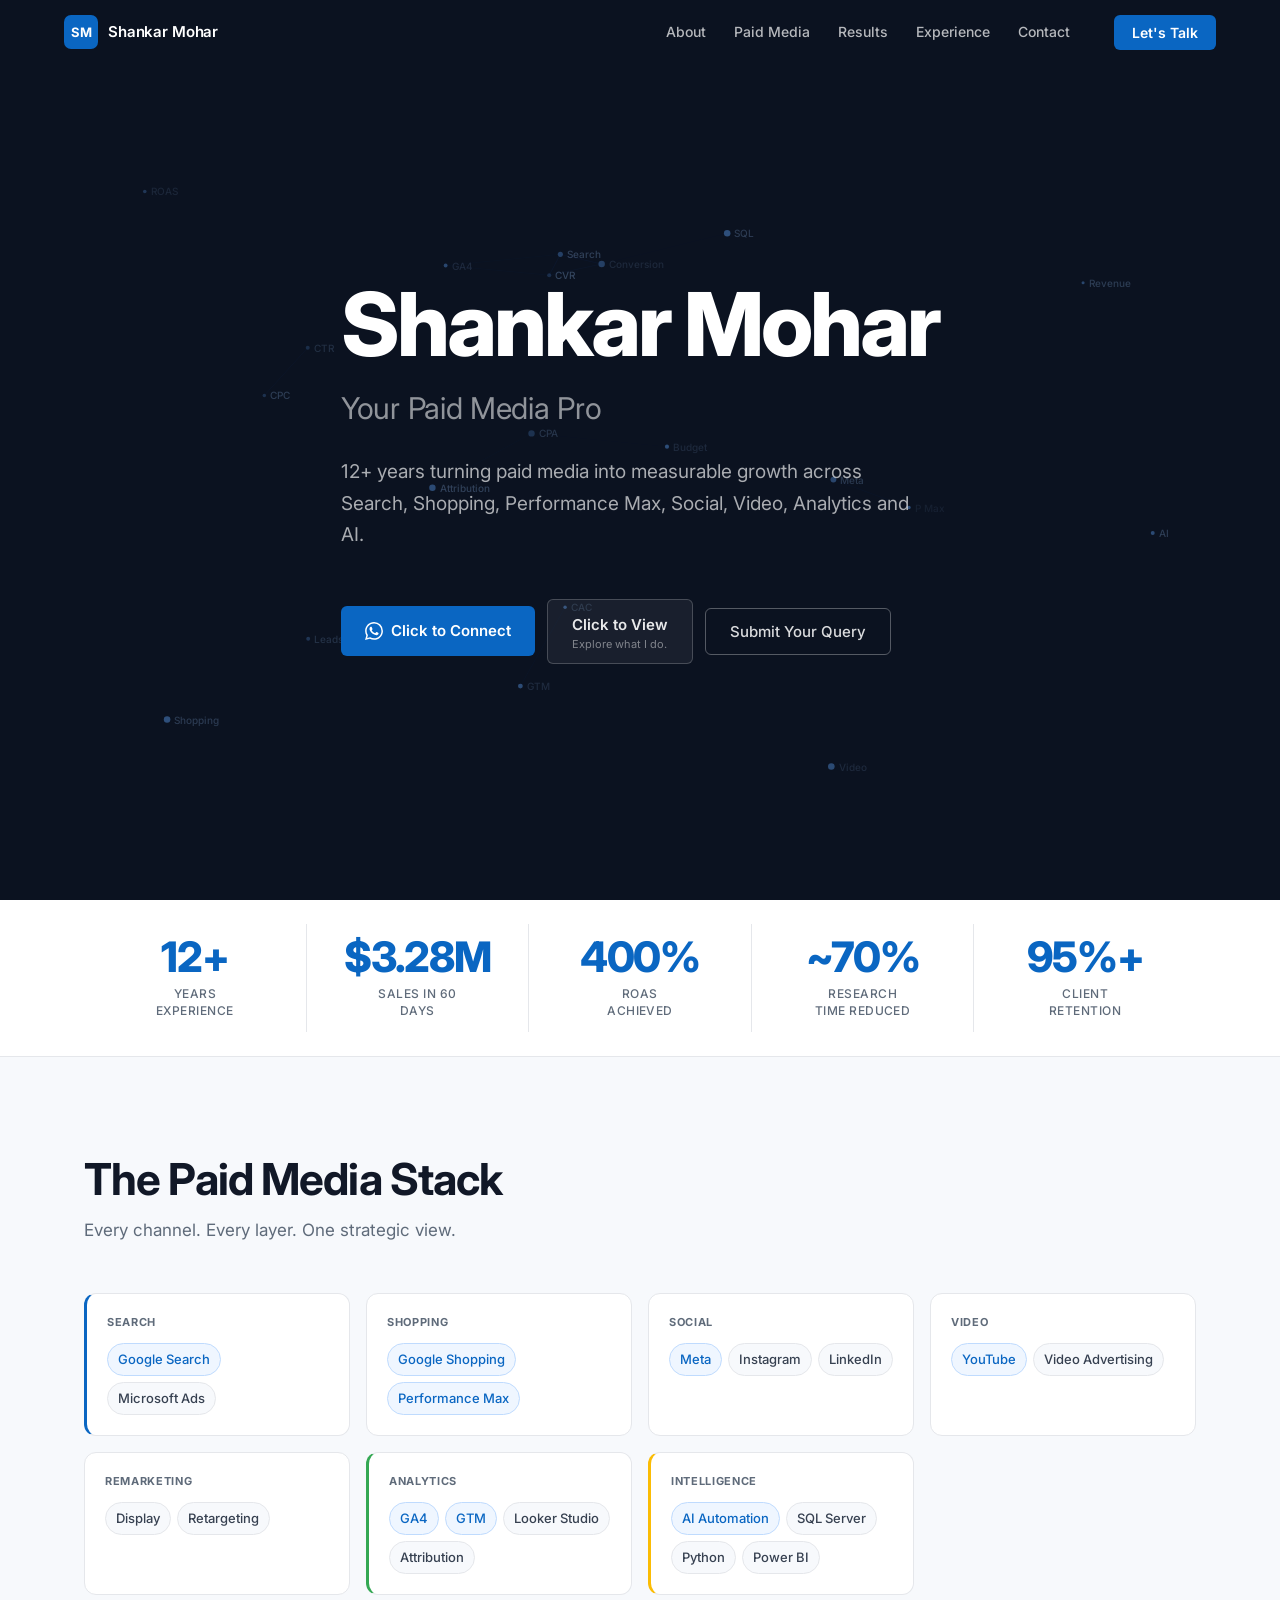
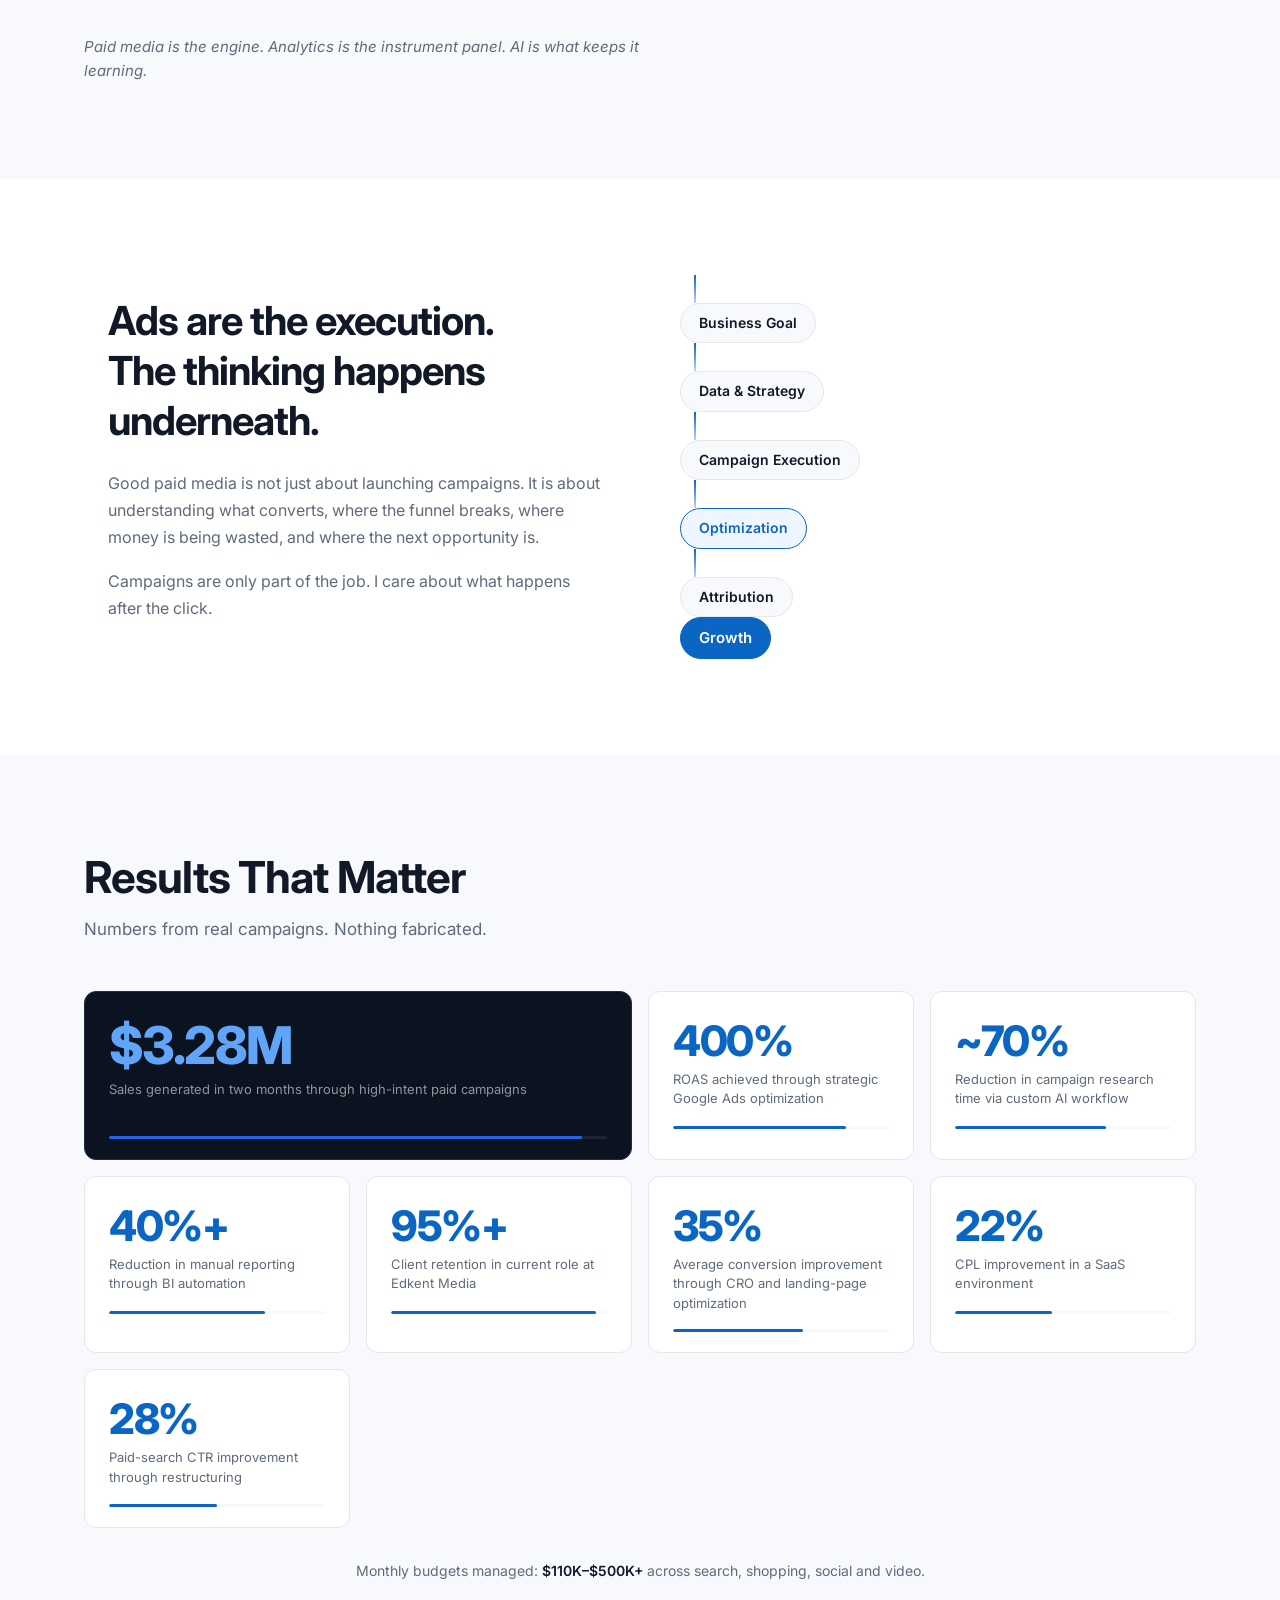
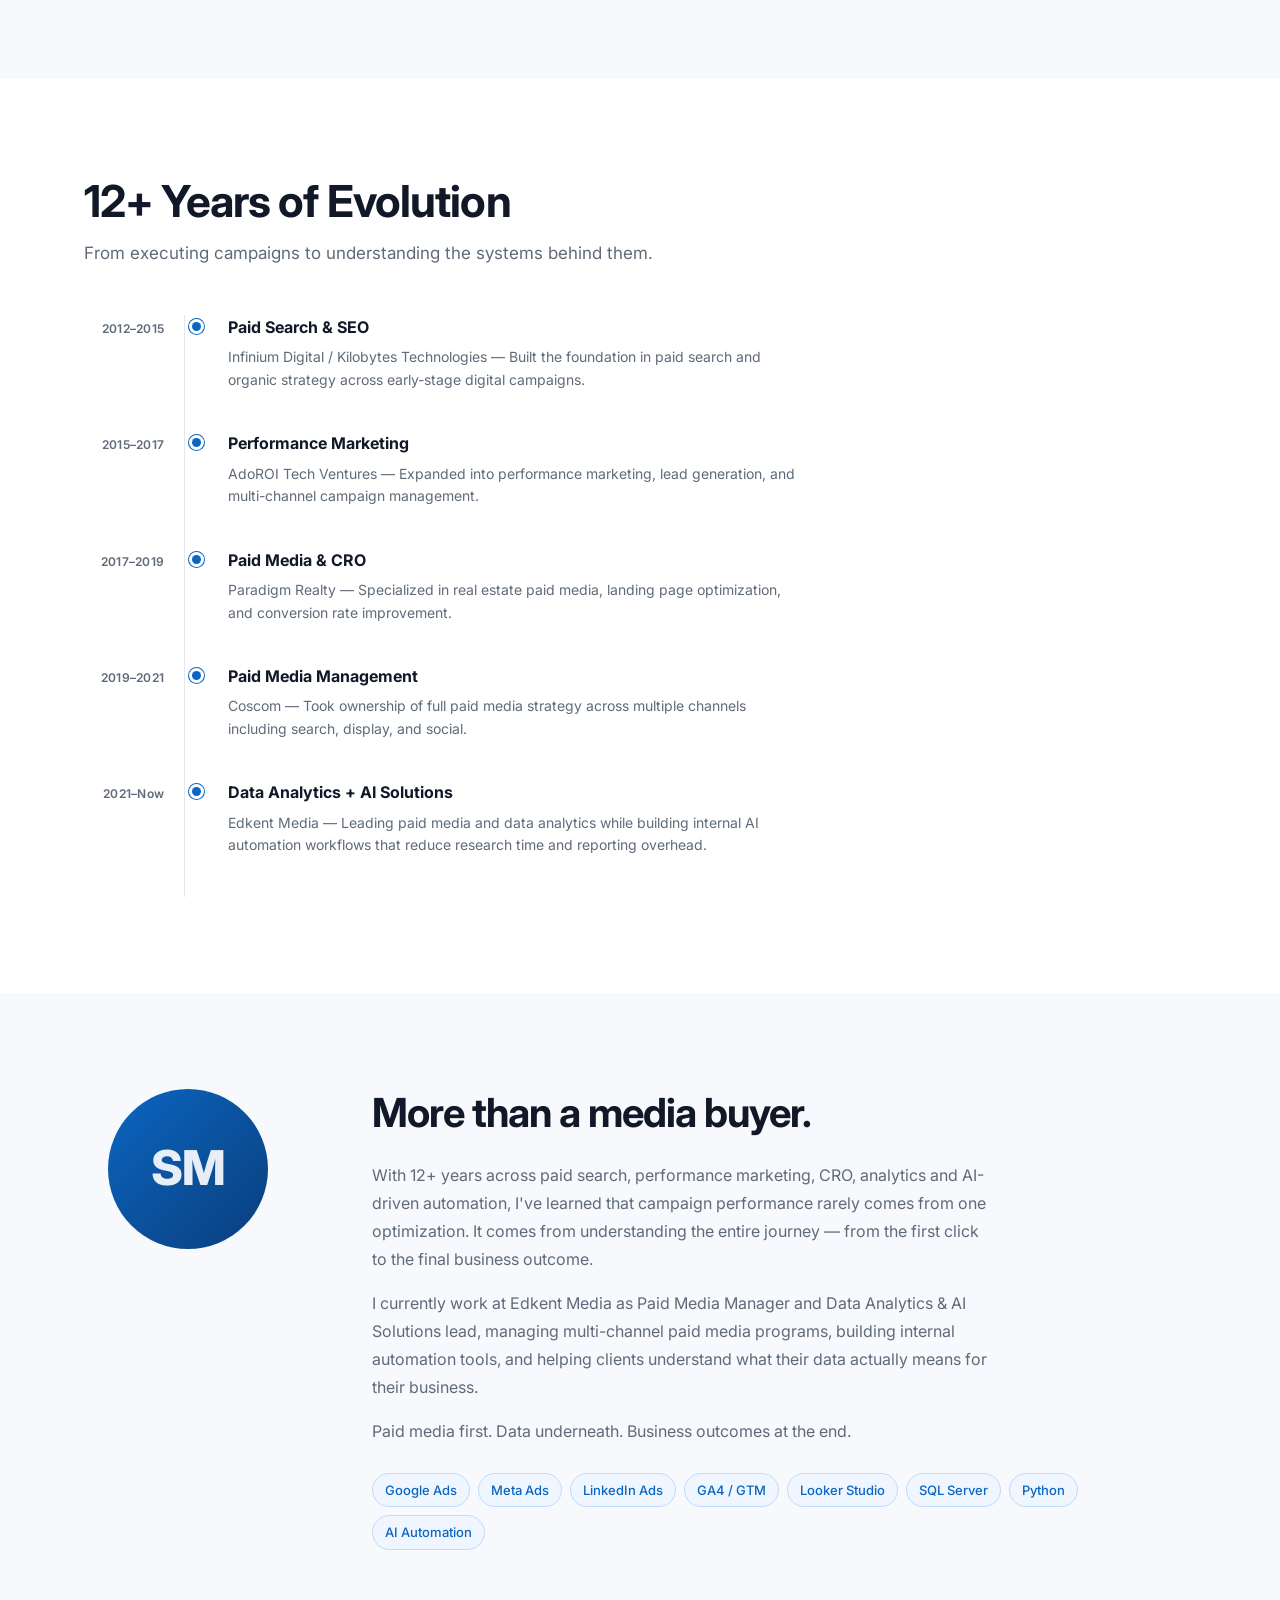
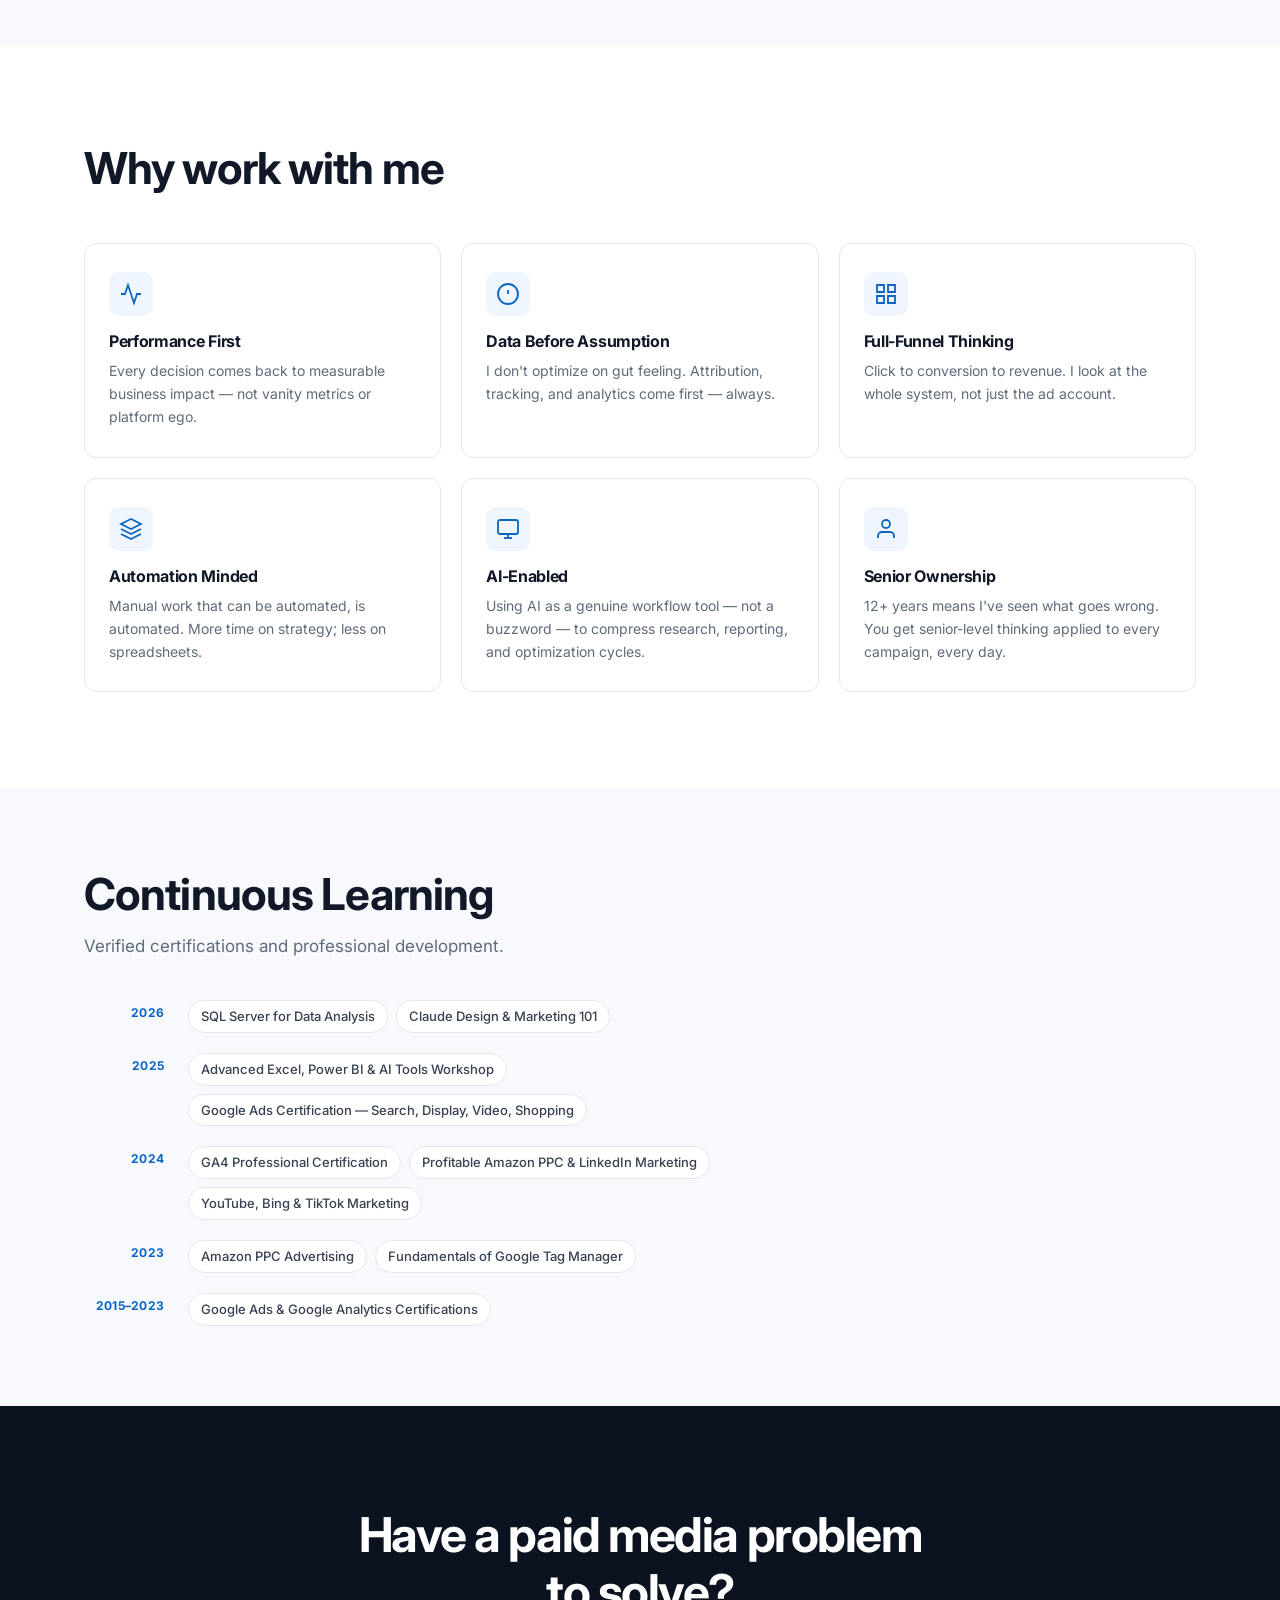
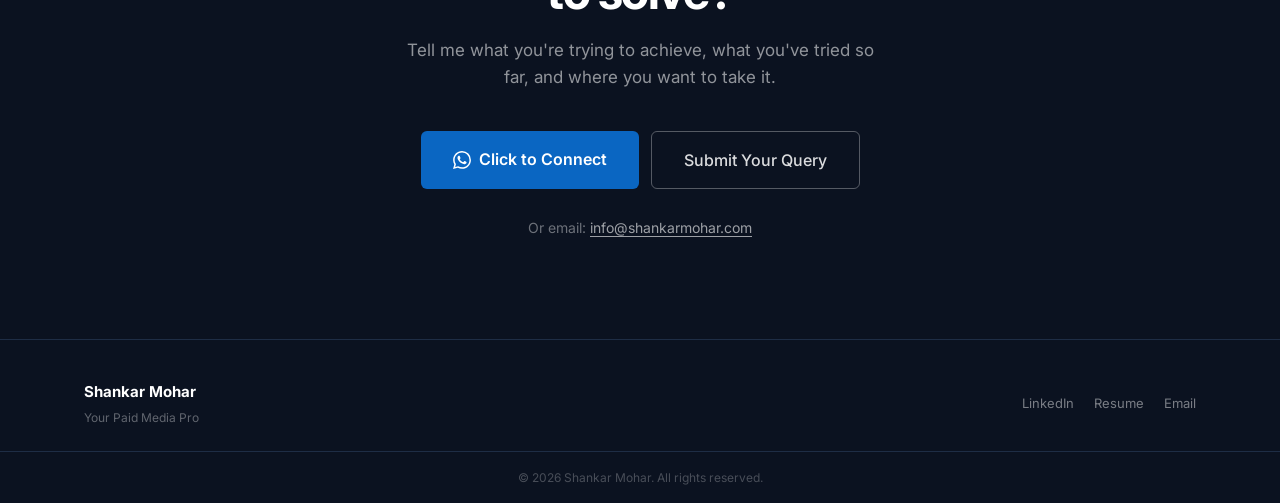
==== commit 87e34d36: "Update index.html" ====
--- a/index.html
+++ b/index.html
@@ -5,11 +5,11 @@
   <meta name="viewport" content="width=device-width, initial-scale=1.0, viewport-fit=cover" />
   <title>Shankar Mohar | Your Paid Media Pro</title>
   <meta name="description" content="Shankar Mohar is a Paid Media and Performance Marketing professional with 12+ years of experience across Google Ads, Meta, LinkedIn, analytics, automation and AI." />
-  <link rel="canonical" href="https://ShankarMohar.com/" />
+  <link rel="canonical" href="https://shankarmohar.com/" />
 
   <!-- Open Graph -->
   <meta property="og:type" content="website" />
-  <meta property="og:url" content="https://ShankarMohar.com/" />
+  <meta property="og:url" content="https://shankarmohar.com/" />
   <meta property="og:title" content="Shankar Mohar | Your Paid Media Pro" />
   <meta property="og:description" content="12+ years turning paid media into measurable growth across Search, Shopping, Performance Max, Social, Video, Analytics and AI." />
   <meta property="og:site_name" content="Shankar Mohar" />
@@ -35,7 +35,7 @@
     "@context": "https://schema.org",
     "@type": "Person",
     "name": "Shankar Mohar",
-    "url": "https://ShankarMohar.com/",
+    "url": "https://shankarmohar.com/",
     "jobTitle": "Paid Media Manager & Data Analytics and AI Solutions",
     "email": "info@shankarmohar.com",
     "description": "Performance marketing professional with 12+ years of experience in PPC management, analytics, and AI automation.",
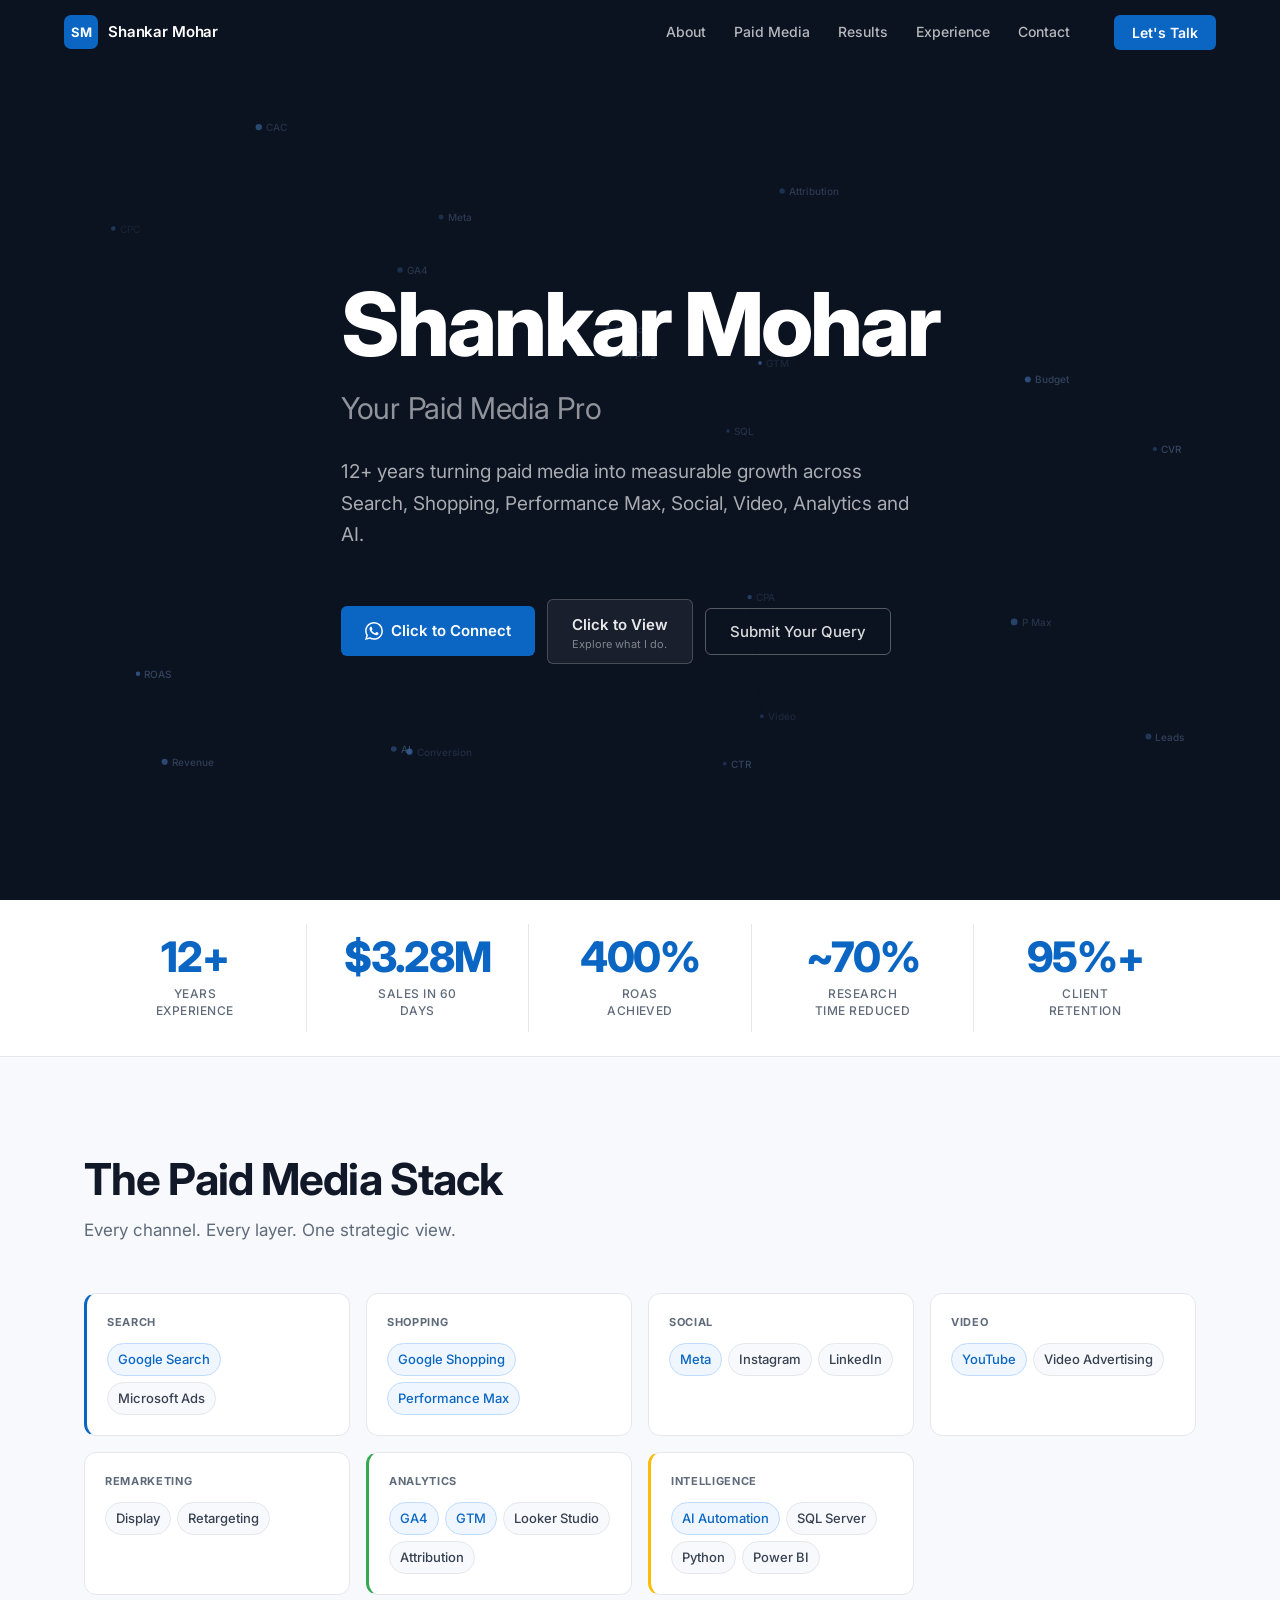
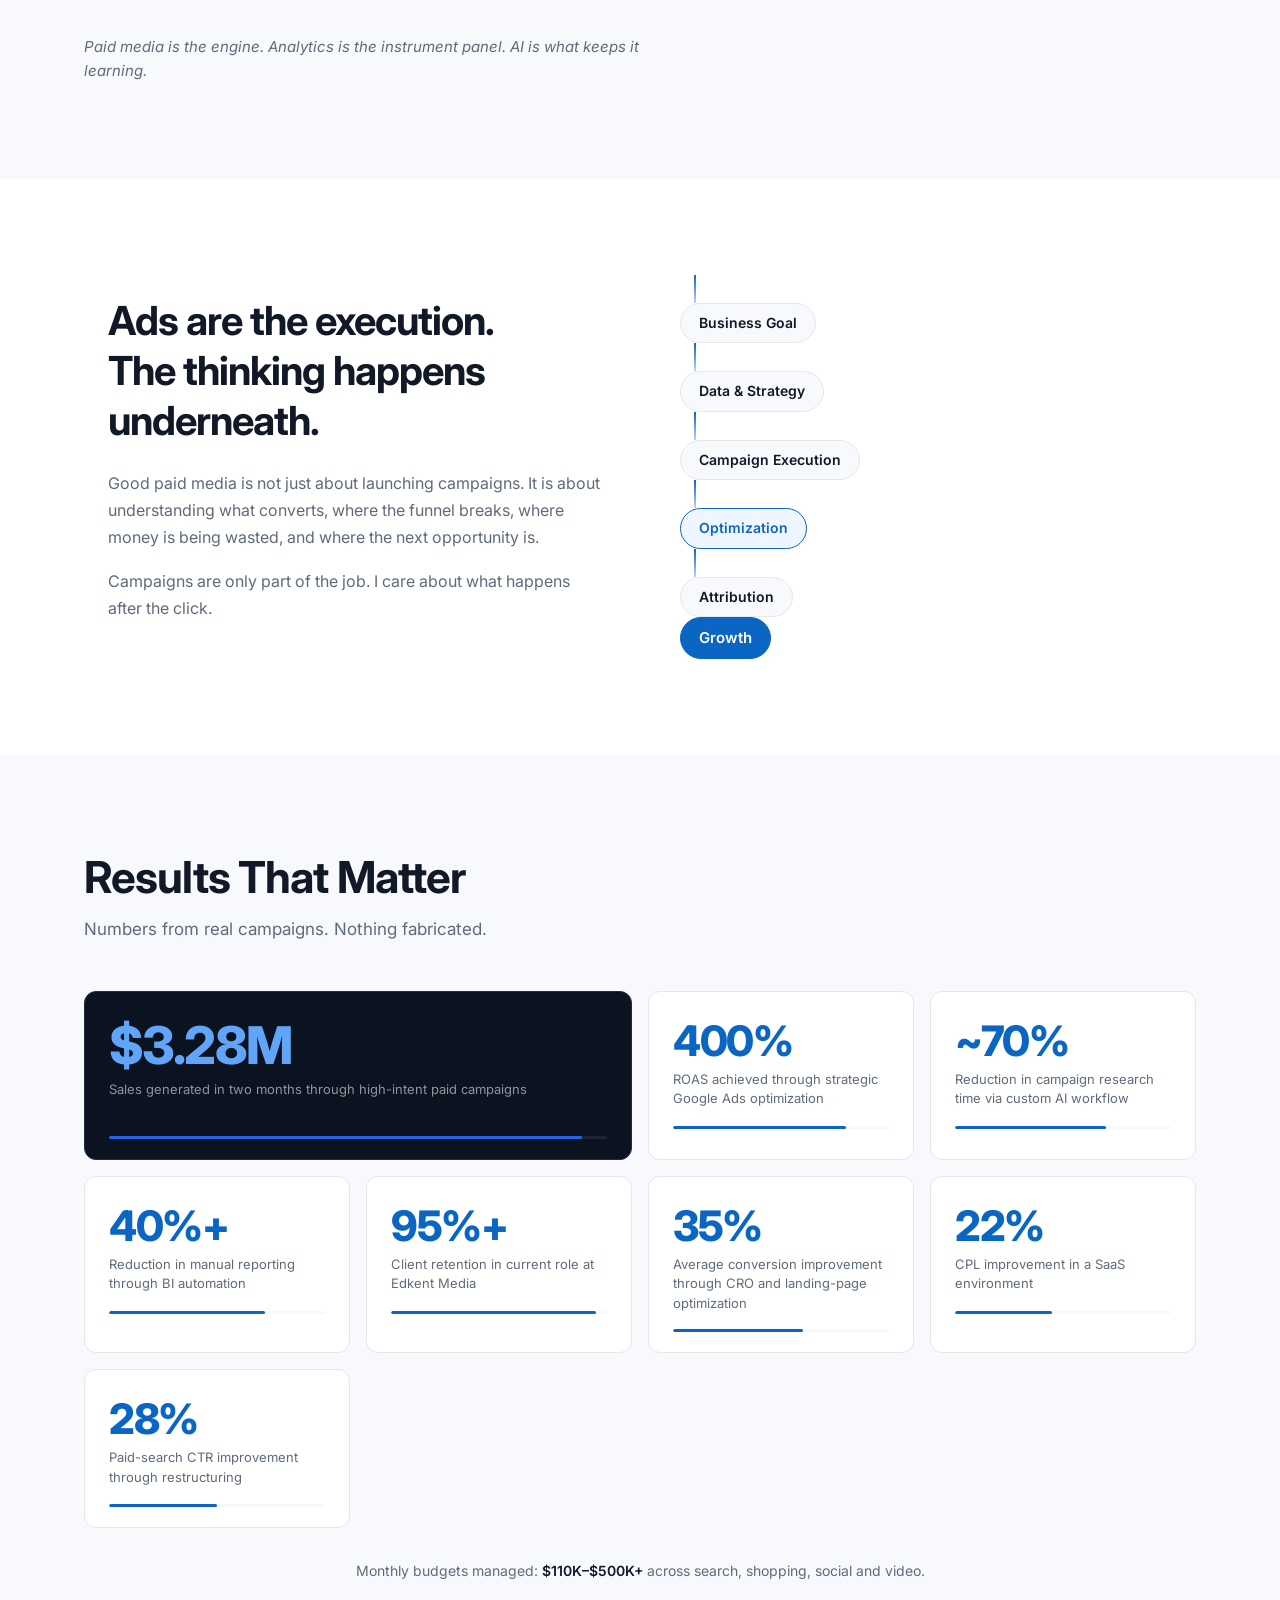
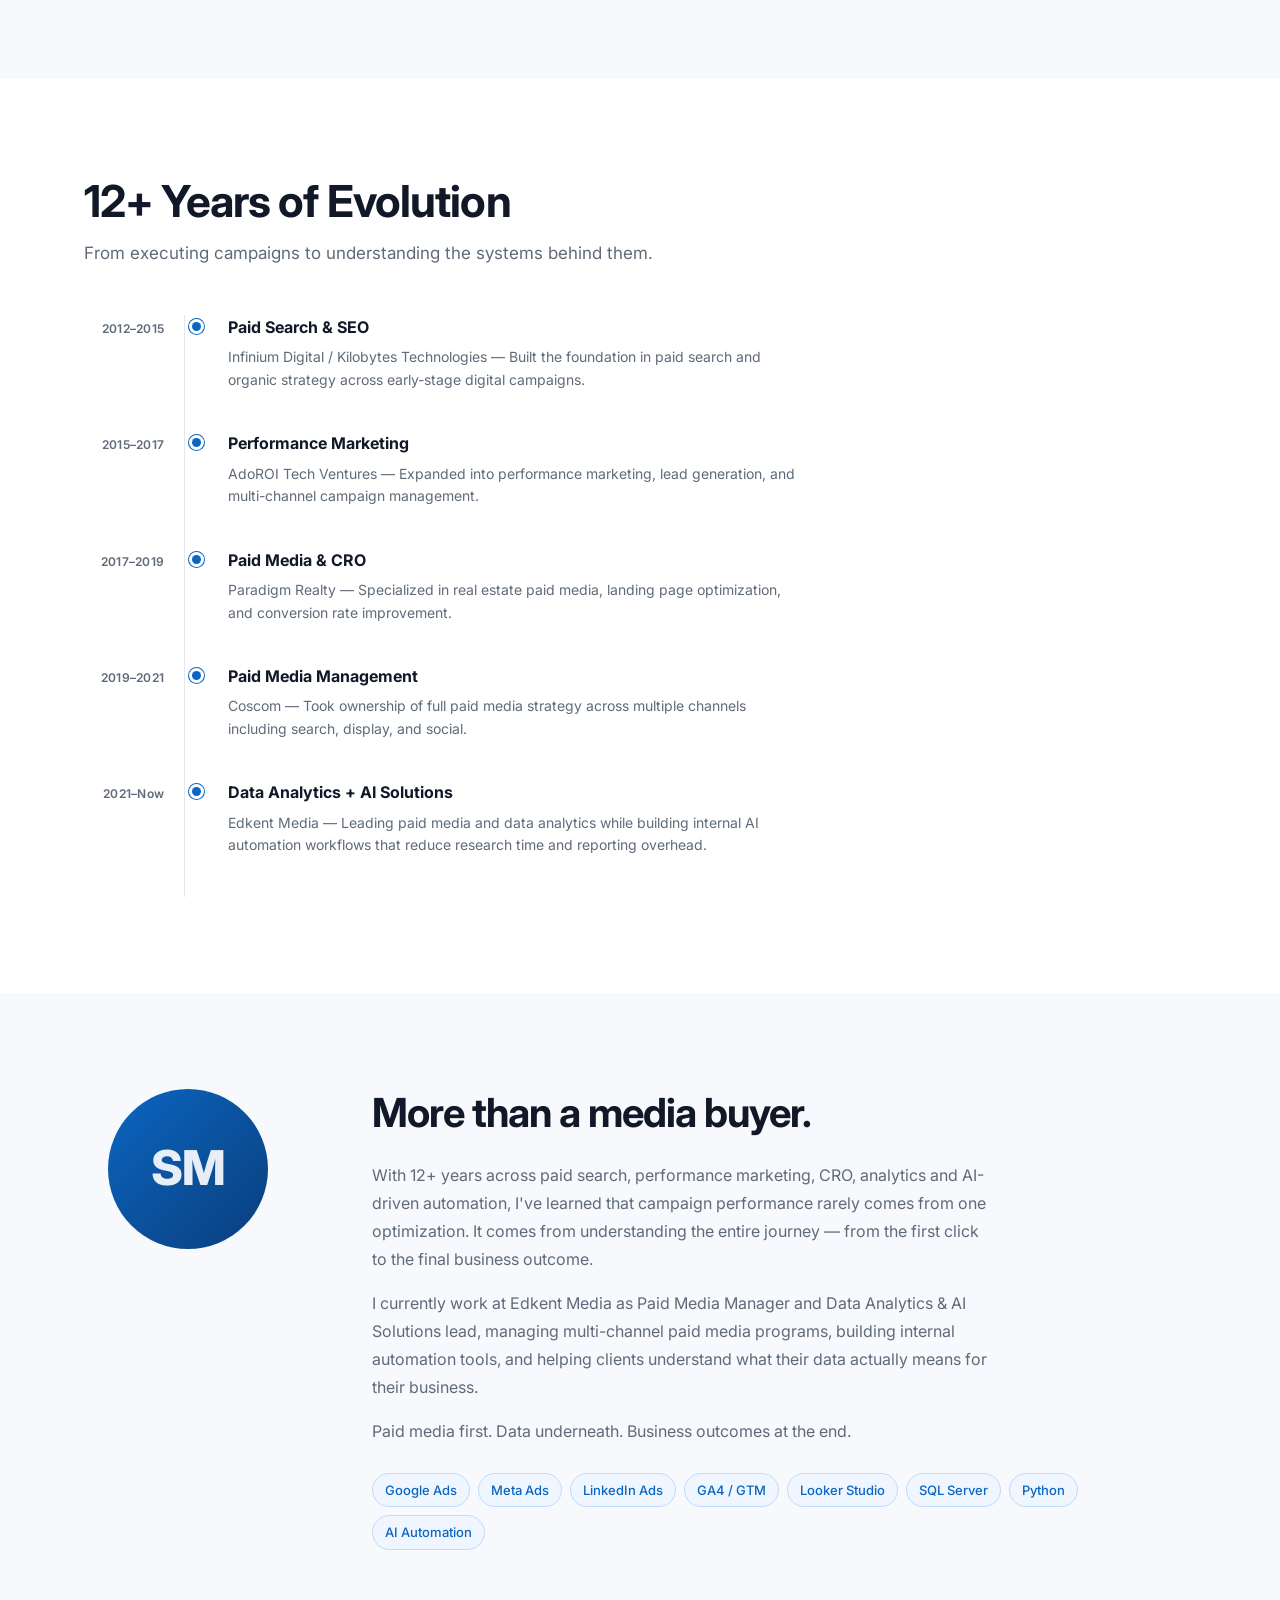
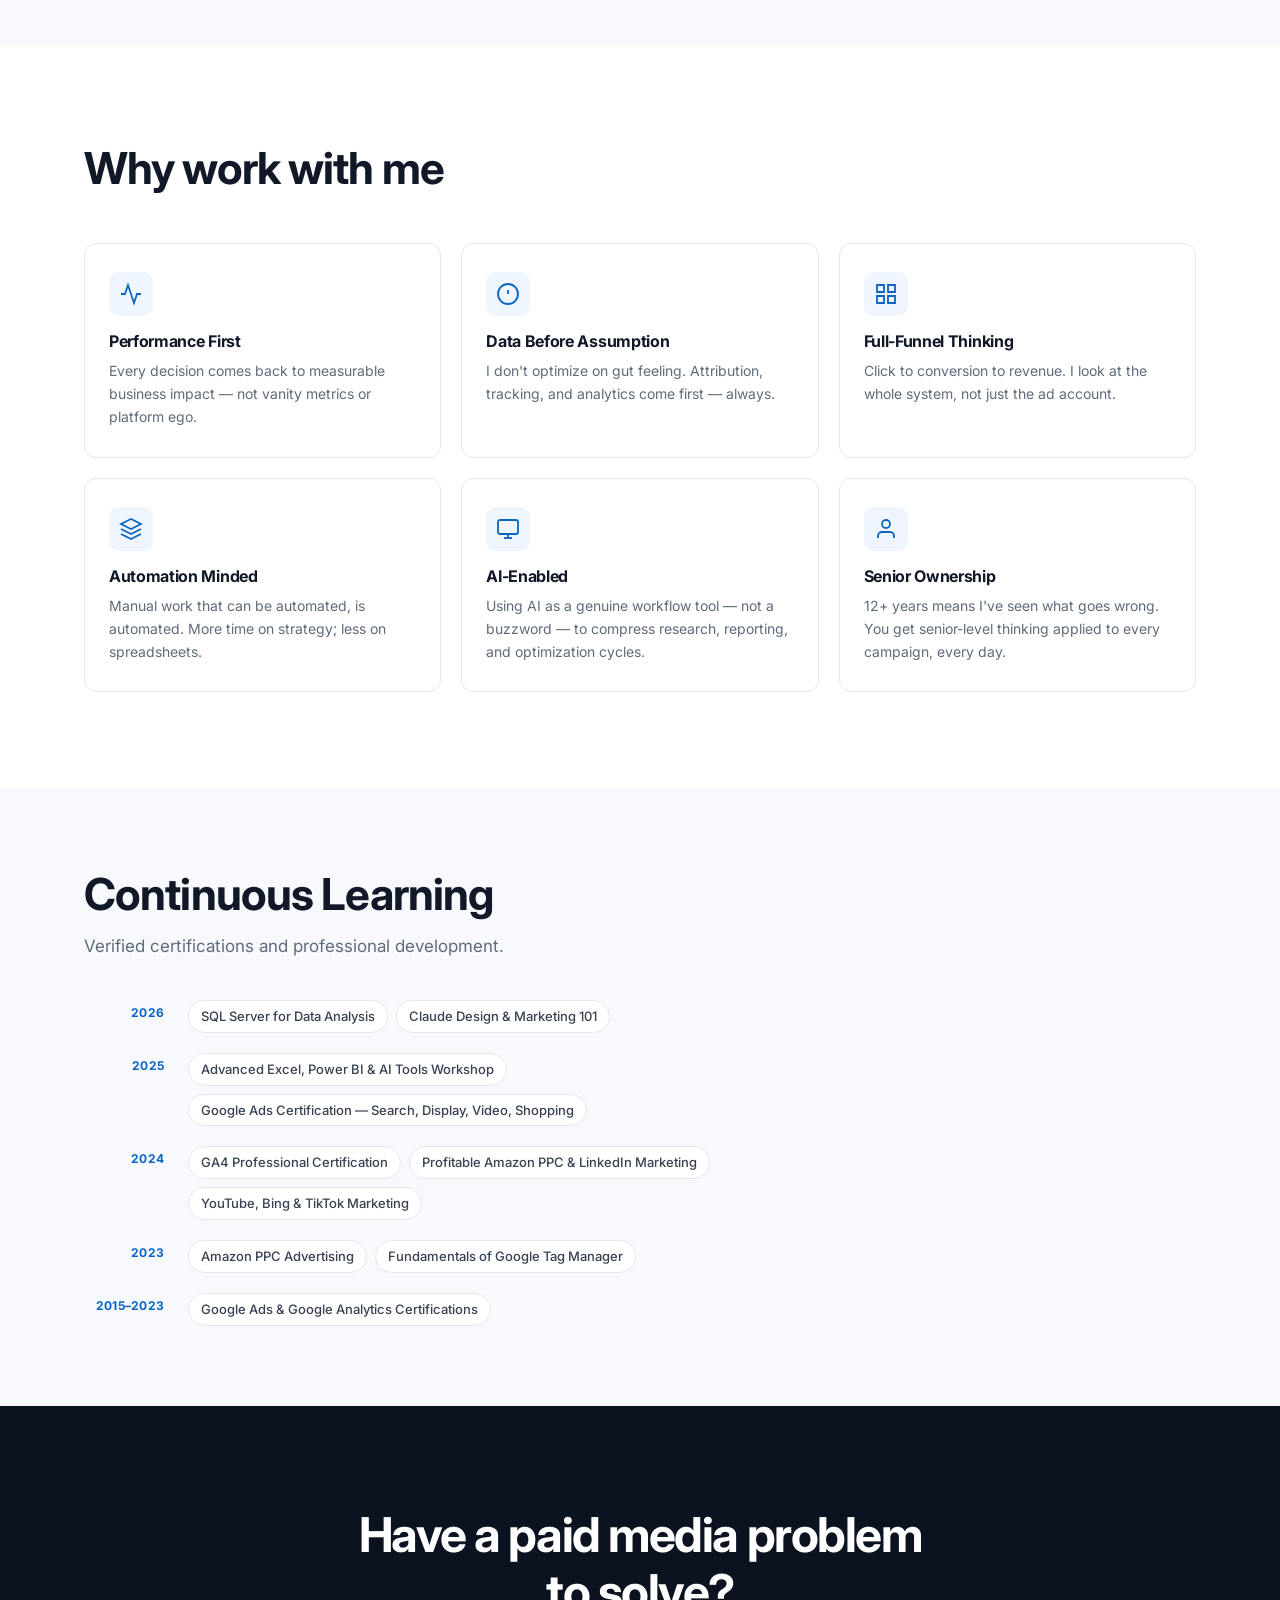
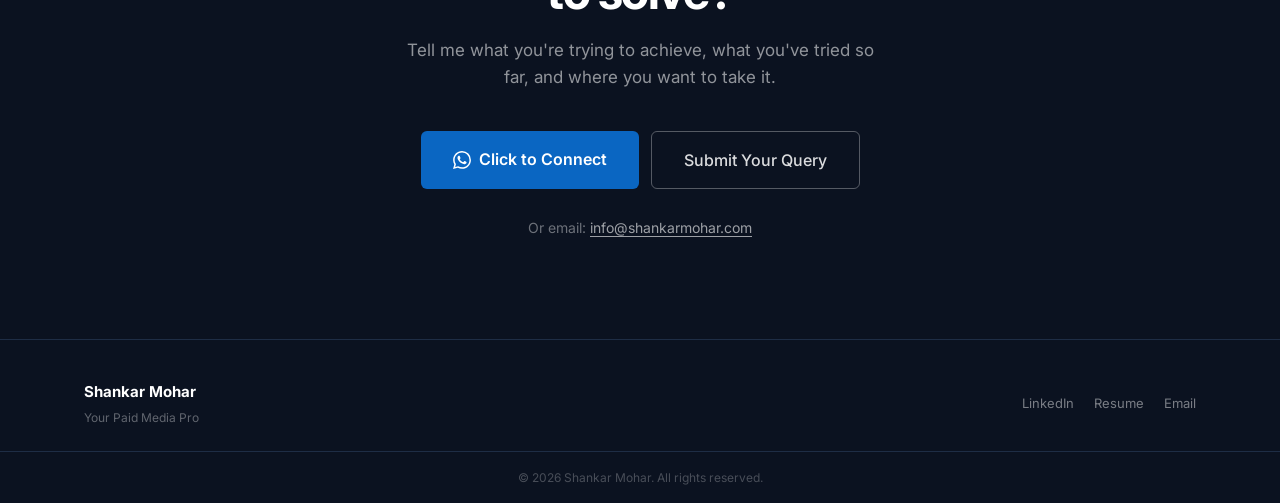
==== commit 640a5f3a: "Update index.html" ====
--- a/index.html
+++ b/index.html
@@ -91,14 +91,14 @@
 
       <div class="hero-actions">
         <!-- ACTION 1: WhatsApp -->
-        <a href="#" class="btn-primary hero-btn" id="wa-btn" aria-label="Contact Shankar on WhatsApp">
+        <a href="https://api.whatsapp.com/send?phone=919594365550" class="btn-primary hero-btn" id="wa-btn" aria-label="Contact Shankar on WhatsApp">
           <svg width="18" height="18" viewBox="0 0 24 24" fill="currentColor" aria-hidden="true"><path d="M17.472 14.382c-.297-.149-1.758-.867-2.03-.967-.273-.099-.471-.148-.67.15-.197.297-.767.966-.94 1.164-.173.199-.347.223-.644.075-.297-.15-1.255-.463-2.39-1.475-.883-.788-1.48-1.761-1.653-2.059-.173-.297-.018-.458.13-.606.134-.133.298-.347.446-.52.149-.174.198-.298.298-.497.099-.198.05-.371-.025-.52-.075-.149-.669-1.612-.916-2.207-.242-.579-.487-.5-.669-.51-.173-.008-.371-.01-.57-.01-.198 0-.52.074-.792.372-.272.297-1.04 1.016-1.04 2.479 0 1.462 1.065 2.875 1.213 3.074.149.198 2.096 3.2 5.077 4.487.709.306 1.262.489 1.694.625.712.227 1.36.195 1.871.118.571-.085 1.758-.719 2.006-1.413.248-.694.248-1.289.173-1.413-.074-.124-.272-.198-.57-.347m-5.421 7.403h-.004a9.87 9.87 0 01-5.031-1.378l-.361-.214-3.741.982.998-3.648-.235-.374a9.86 9.86 0 01-1.51-5.26c.001-5.45 4.436-9.884 9.888-9.884 2.64 0 5.122 1.03 6.988 2.898a9.825 9.825 0 012.893 6.994c-.003 5.45-4.437 9.884-9.885 9.884m8.413-18.297A11.815 11.815 0 0012.05 0C5.495 0 .16 5.335.157 11.892c0 2.096.547 4.142 1.588 5.945L.057 24l6.305-1.654a11.882 11.882 0 005.683 1.448h.005c6.554 0 11.89-5.335 11.893-11.893a11.821 11.821 0 00-3.48-8.413z"/></svg>
           Click to Connect
         </a>
 
         <!-- ACTION 2: View Page -->
         <!-- CONFIG: viewPageUrl is set in SITE_CONFIG in script.js — change it there -->
-        <a href="#" class="btn-secondary hero-btn" id="view-btn" aria-label="View Shankar's work">
+        <a href="resume/" class="btn-secondary hero-btn" id="view-btn" aria-label="View Shankar's work">
           Click to View
           <span class="btn-sub">Explore what I do.</span>
         </a>
@@ -513,7 +513,7 @@
         <p class="contact-sub">Tell me what you're trying to achieve, what you've tried so far, and where you want to take it.</p>
 
         <div class="contact-actions">
-          <a href="#" class="btn-primary btn-large" id="contact-wa-btn" aria-label="Contact on WhatsApp">
+          <a href="https://api.whatsapp.com/send?phone=919594365550" class="btn-primary btn-large" id="contact-wa-btn" aria-label="Contact on WhatsApp">
             <svg width="18" height="18" viewBox="0 0 24 24" fill="currentColor" aria-hidden="true"><path d="M17.472 14.382c-.297-.149-1.758-.867-2.03-.967-.273-.099-.471-.148-.67.15-.197.297-.767.966-.94 1.164-.173.199-.347.223-.644.075-.297-.15-1.255-.463-2.39-1.475-.883-.788-1.48-1.761-1.653-2.059-.173-.297-.018-.458.13-.606.134-.133.298-.347.446-.52.149-.174.198-.298.298-.497.099-.198.05-.371-.025-.52-.075-.149-.669-1.612-.916-2.207-.242-.579-.487-.5-.669-.51-.173-.008-.371-.01-.57-.01-.198 0-.52.074-.792.372-.272.297-1.04 1.016-1.04 2.479 0 1.462 1.065 2.875 1.213 3.074.149.198 2.096 3.2 5.077 4.487.709.306 1.262.489 1.694.625.712.227 1.36.195 1.871.118.571-.085 1.758-.719 2.006-1.413.248-.694.248-1.289.173-1.413-.074-.124-.272-.198-.57-.347m-5.421 7.403h-.004a9.87 9.87 0 01-5.031-1.378l-.361-.214-3.741.982.998-3.648-.235-.374a9.86 9.86 0 01-1.51-5.26c.001-5.45 4.436-9.884 9.888-9.884 2.64 0 5.122 1.03 6.988 2.898a9.825 9.825 0 012.893 6.994c-.003 5.45-4.437 9.884-9.885 9.884m8.413-18.297A11.815 11.815 0 0012.05 0C5.495 0 .16 5.335.157 11.892c0 2.096.547 4.142 1.588 5.945L.057 24l6.305-1.654a11.882 11.882 0 005.683 1.448h.005c6.554 0 11.89-5.335 11.893-11.893a11.821 11.821 0 00-3.48-8.413z"/></svg>
             Click to Connect
           </a>
@@ -535,7 +535,7 @@
       <div class="footer-right">
         <a href="https://www.linkedin.com/in/shankarmohar/" target="_blank" rel="noopener noreferrer" class="footer-link" aria-label="LinkedIn profile">LinkedIn</a>
         <!-- CONFIG: resumeUrl is set in SITE_CONFIG in script.js -->
-        <a href="#" class="footer-link" id="footer-resume-link" target="_blank" rel="noopener noreferrer" aria-label="View resume">Resume</a>
+        <a href="resume/" class="footer-link" id="footer-resume-link" target="_blank" rel="noopener noreferrer" aria-label="View resume">Resume</a>
         <a href="mailto:info@shankarmohar.com" class="footer-link">Email</a>
       </div>
     </div>
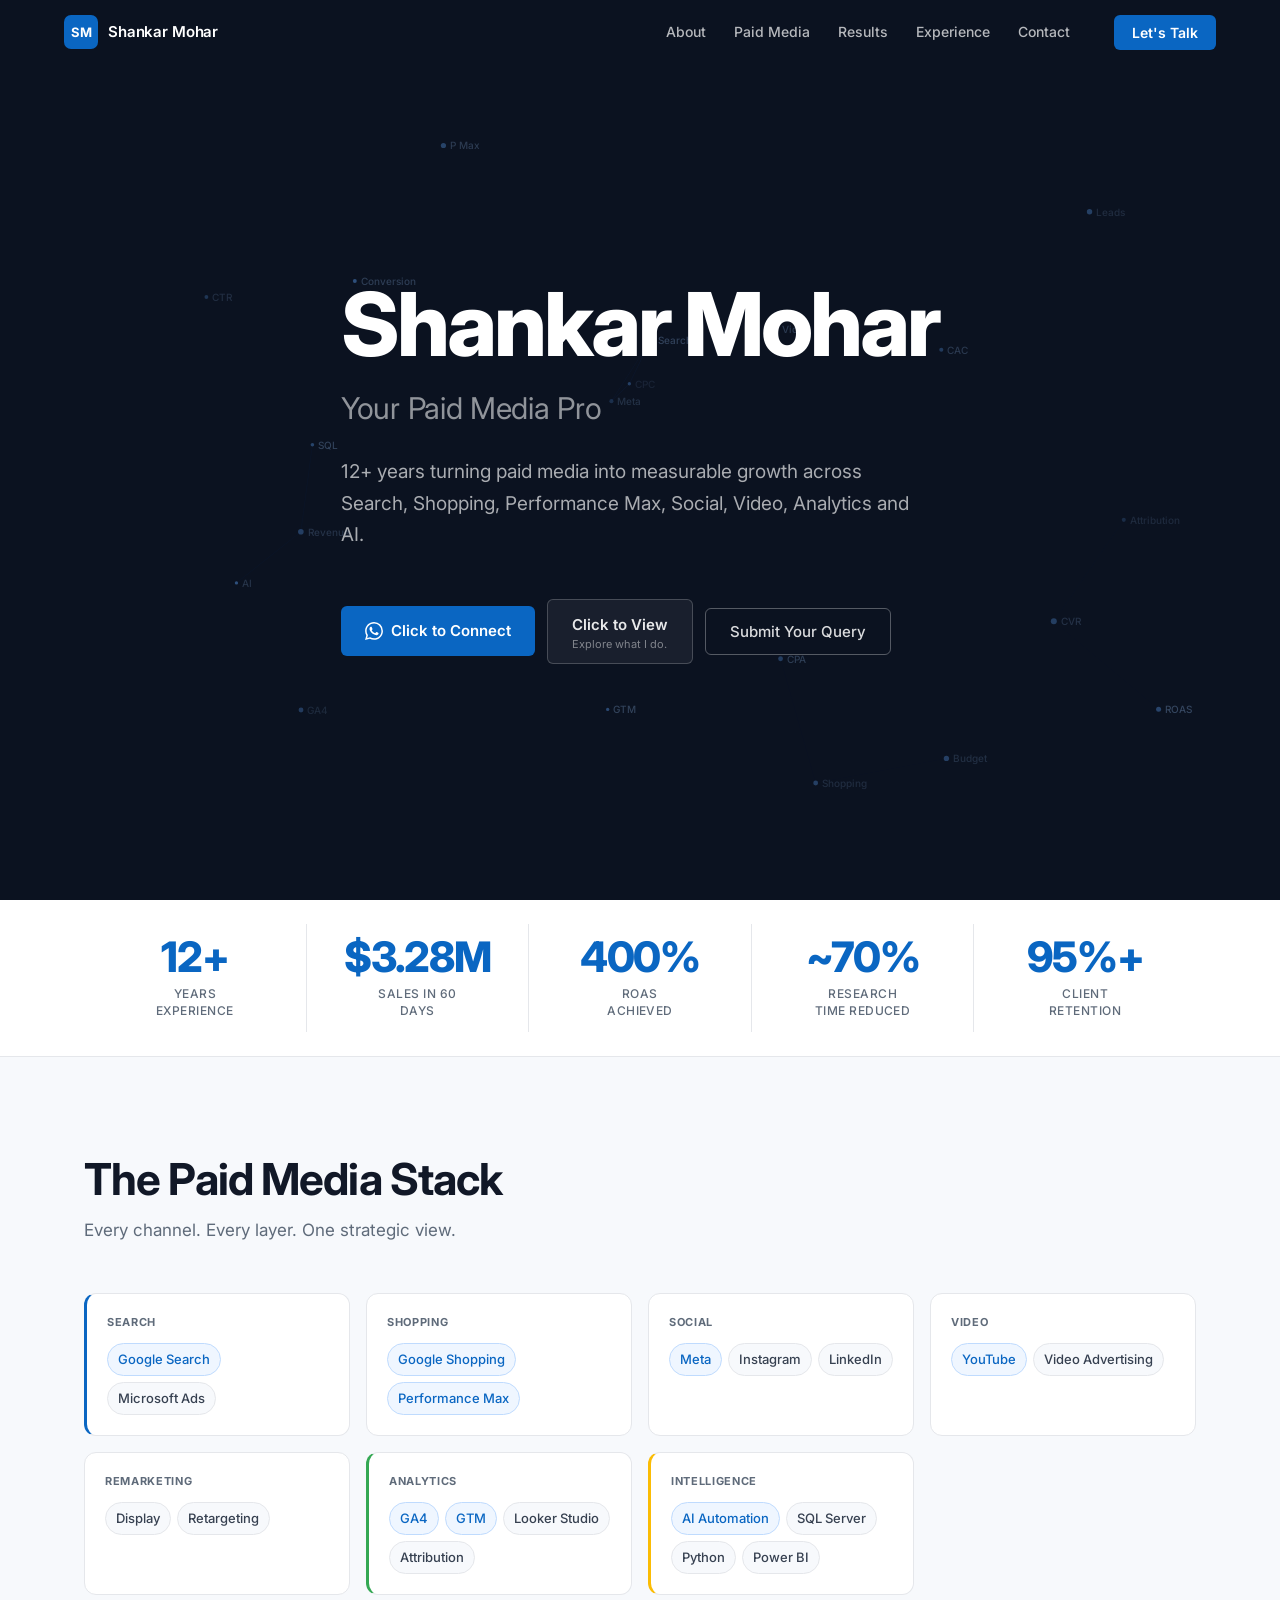
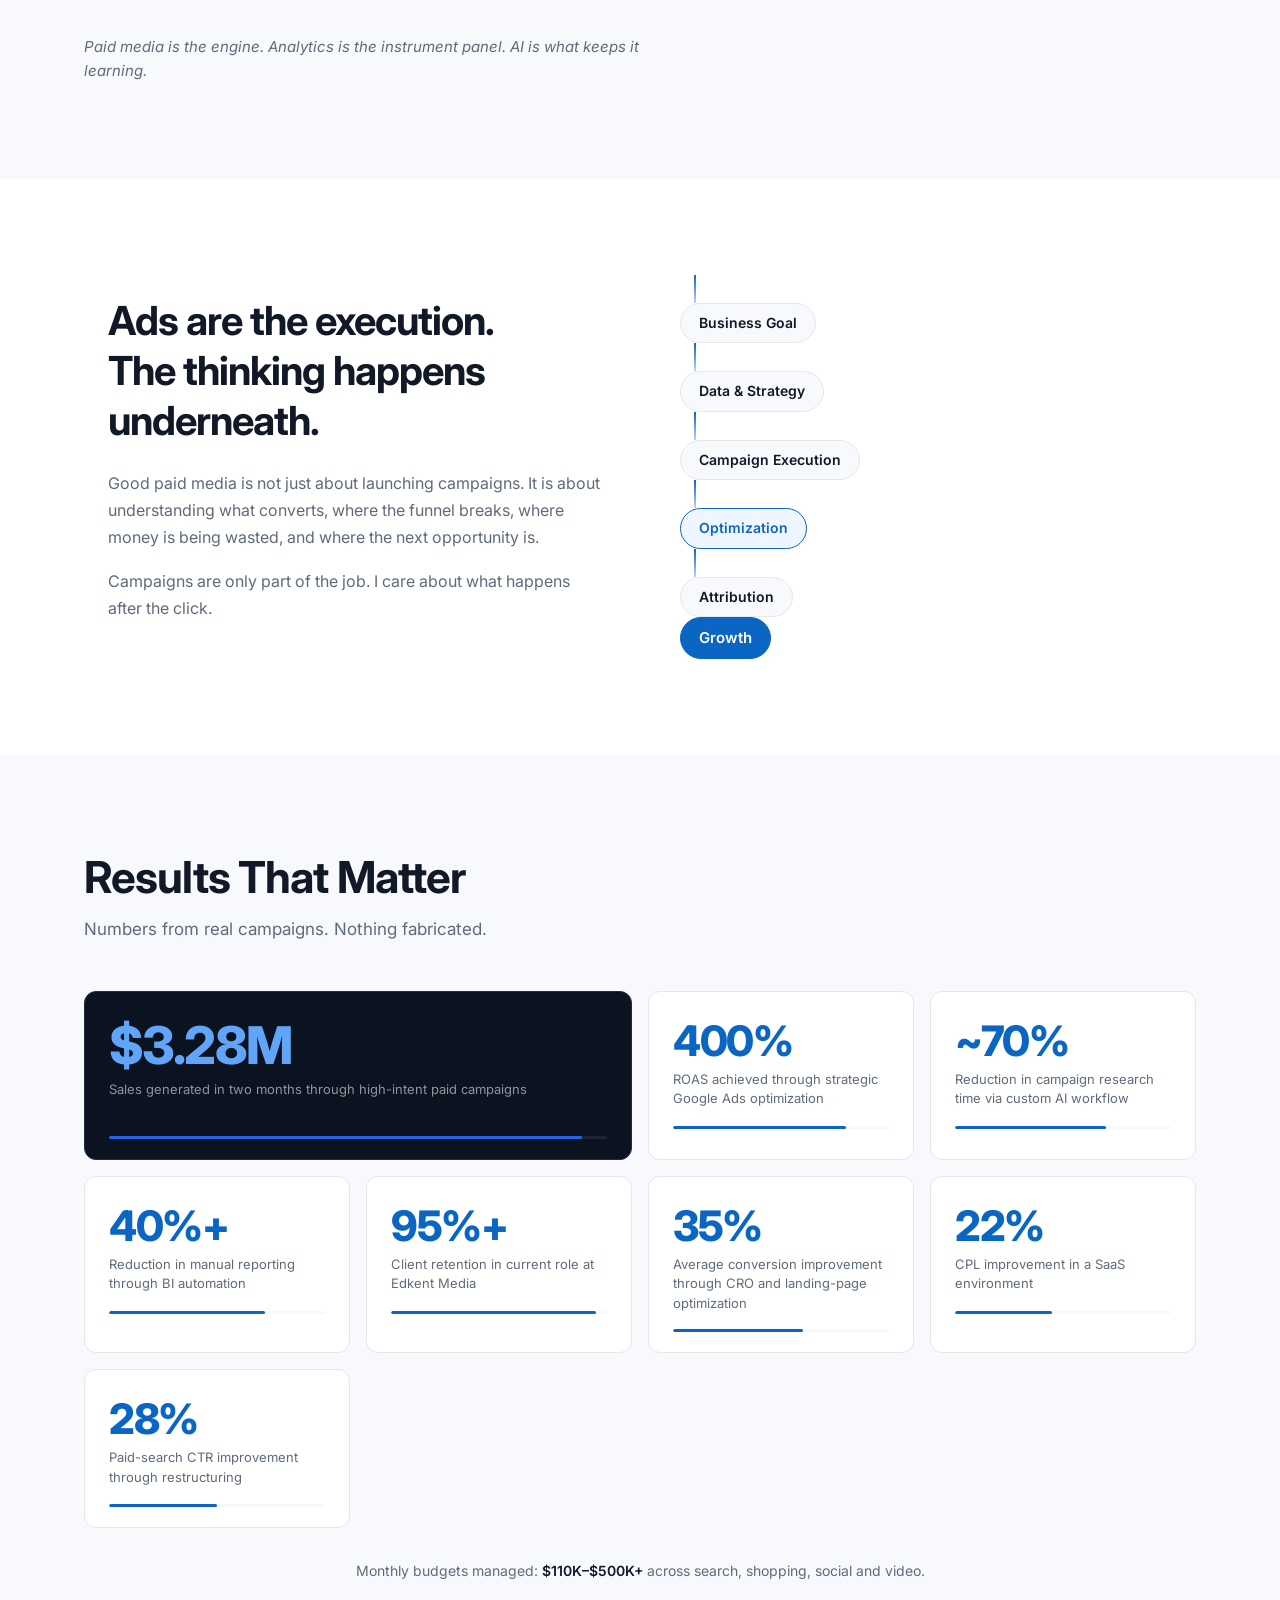
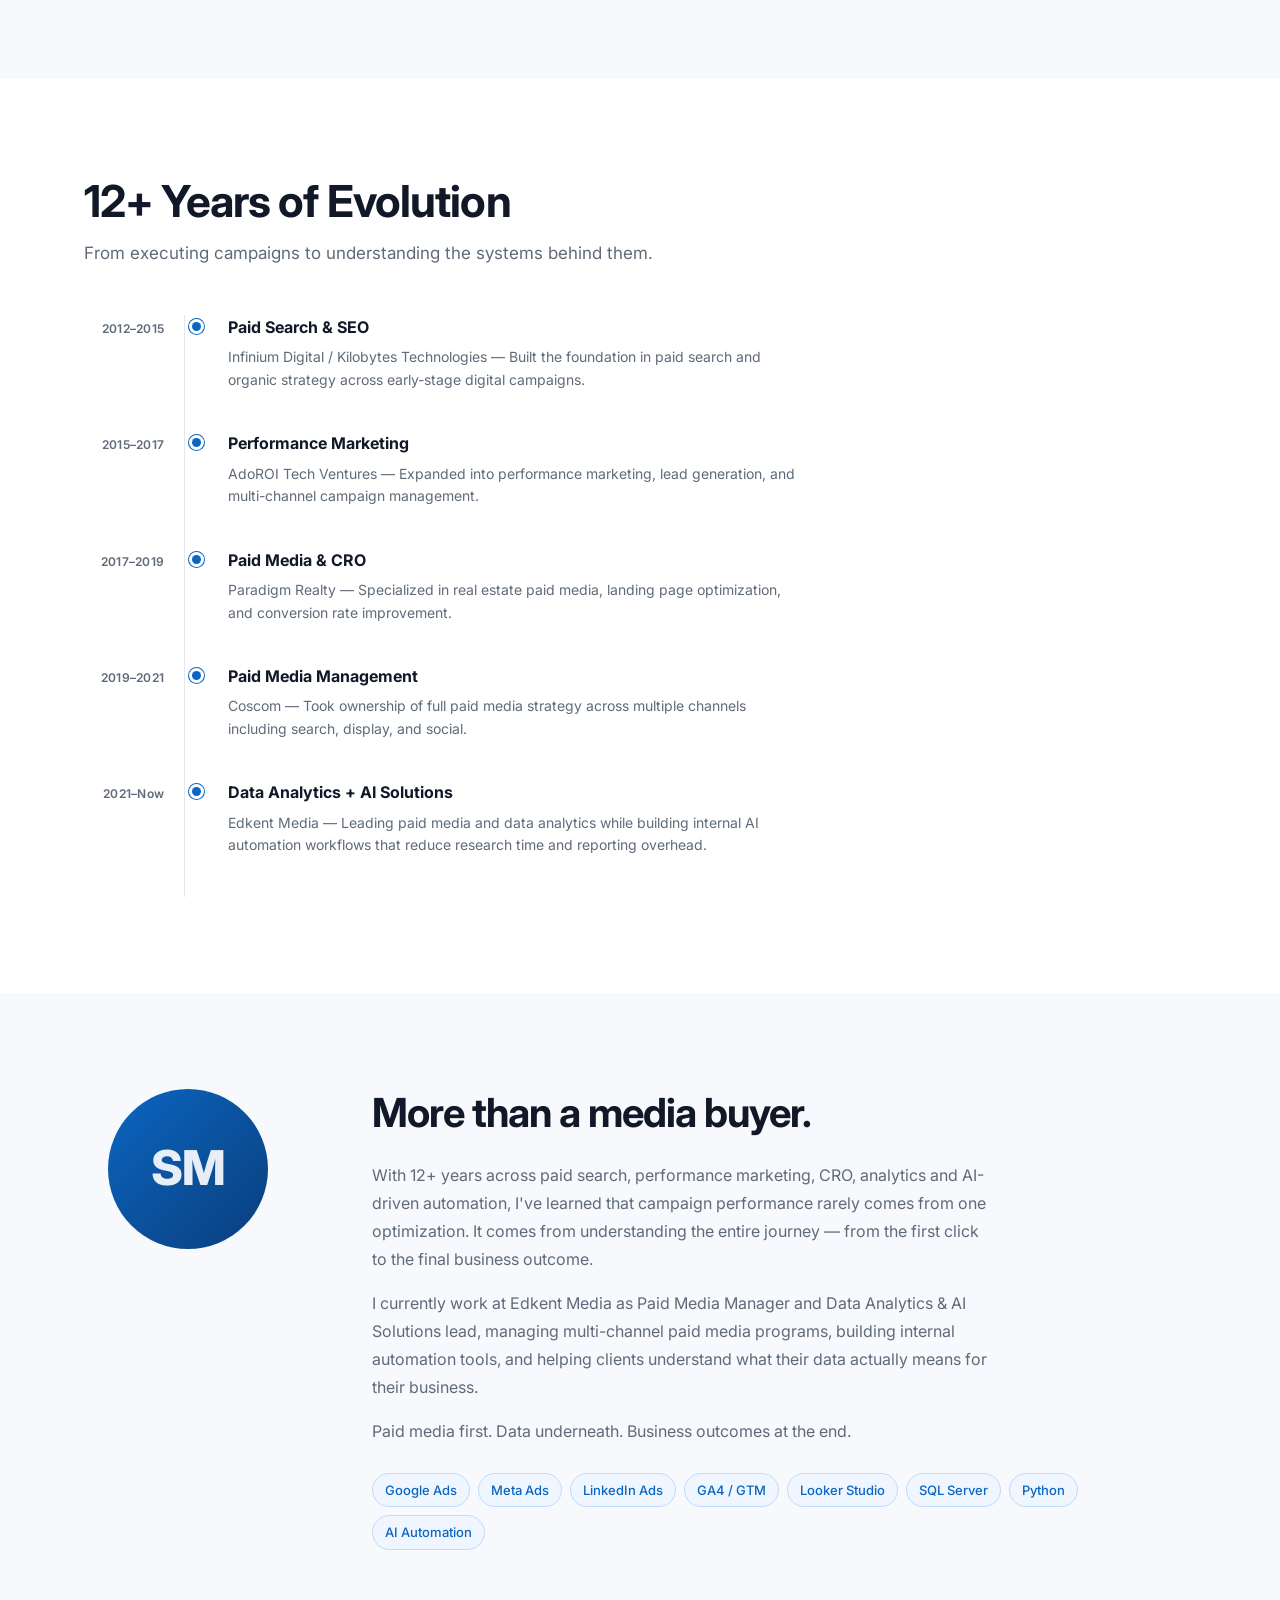
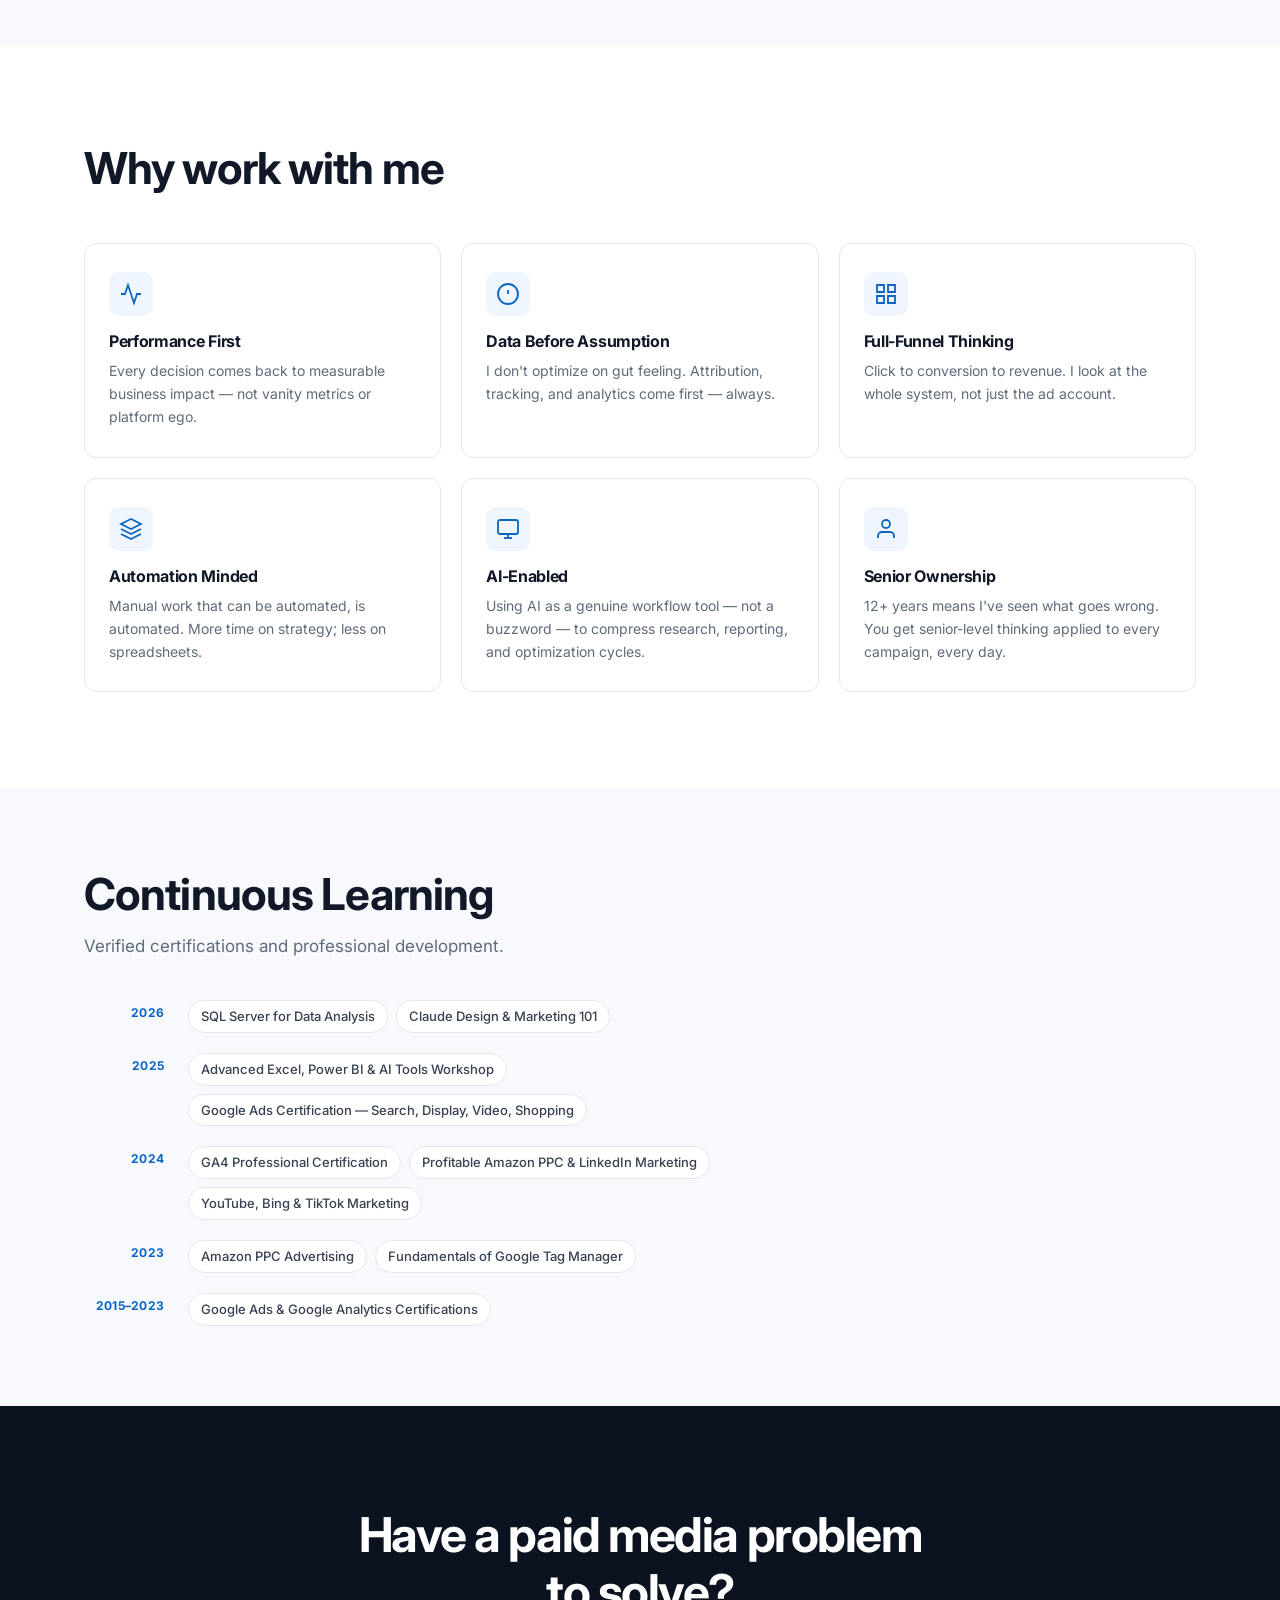
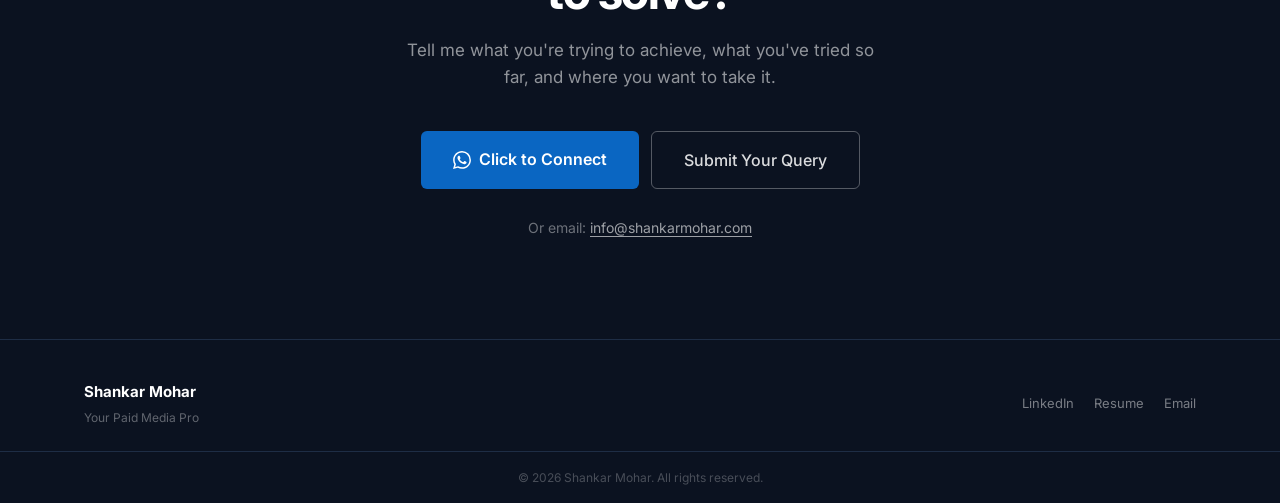
==== commit 8c2bf576: "Update index.html" ====
--- a/index.html
+++ b/index.html
@@ -91,7 +91,7 @@
 
       <div class="hero-actions">
         <!-- ACTION 1: WhatsApp -->
-        <a href="https://api.whatsapp.com/send?phone=919594365550" class="btn-primary hero-btn" id="wa-btn" aria-label="Contact Shankar on WhatsApp">
+        <a href="#" class="btn-primary hero-btn" id="wa-btn" aria-label="Contact Shankar on WhatsApp">
           <svg width="18" height="18" viewBox="0 0 24 24" fill="currentColor" aria-hidden="true"><path d="M17.472 14.382c-.297-.149-1.758-.867-2.03-.967-.273-.099-.471-.148-.67.15-.197.297-.767.966-.94 1.164-.173.199-.347.223-.644.075-.297-.15-1.255-.463-2.39-1.475-.883-.788-1.48-1.761-1.653-2.059-.173-.297-.018-.458.13-.606.134-.133.298-.347.446-.52.149-.174.198-.298.298-.497.099-.198.05-.371-.025-.52-.075-.149-.669-1.612-.916-2.207-.242-.579-.487-.5-.669-.51-.173-.008-.371-.01-.57-.01-.198 0-.52.074-.792.372-.272.297-1.04 1.016-1.04 2.479 0 1.462 1.065 2.875 1.213 3.074.149.198 2.096 3.2 5.077 4.487.709.306 1.262.489 1.694.625.712.227 1.36.195 1.871.118.571-.085 1.758-.719 2.006-1.413.248-.694.248-1.289.173-1.413-.074-.124-.272-.198-.57-.347m-5.421 7.403h-.004a9.87 9.87 0 01-5.031-1.378l-.361-.214-3.741.982.998-3.648-.235-.374a9.86 9.86 0 01-1.51-5.26c.001-5.45 4.436-9.884 9.888-9.884 2.64 0 5.122 1.03 6.988 2.898a9.825 9.825 0 012.893 6.994c-.003 5.45-4.437 9.884-9.885 9.884m8.413-18.297A11.815 11.815 0 0012.05 0C5.495 0 .16 5.335.157 11.892c0 2.096.547 4.142 1.588 5.945L.057 24l6.305-1.654a11.882 11.882 0 005.683 1.448h.005c6.554 0 11.89-5.335 11.893-11.893a11.821 11.821 0 00-3.48-8.413z"/></svg>
           Click to Connect
         </a>
@@ -513,7 +513,7 @@
         <p class="contact-sub">Tell me what you're trying to achieve, what you've tried so far, and where you want to take it.</p>
 
         <div class="contact-actions">
-          <a href="https://api.whatsapp.com/send?phone=919594365550" class="btn-primary btn-large" id="contact-wa-btn" aria-label="Contact on WhatsApp">
+          <a href="#" class="btn-primary btn-large" id="contact-wa-btn" aria-label="Contact on WhatsApp">
             <svg width="18" height="18" viewBox="0 0 24 24" fill="currentColor" aria-hidden="true"><path d="M17.472 14.382c-.297-.149-1.758-.867-2.03-.967-.273-.099-.471-.148-.67.15-.197.297-.767.966-.94 1.164-.173.199-.347.223-.644.075-.297-.15-1.255-.463-2.39-1.475-.883-.788-1.48-1.761-1.653-2.059-.173-.297-.018-.458.13-.606.134-.133.298-.347.446-.52.149-.174.198-.298.298-.497.099-.198.05-.371-.025-.52-.075-.149-.669-1.612-.916-2.207-.242-.579-.487-.5-.669-.51-.173-.008-.371-.01-.57-.01-.198 0-.52.074-.792.372-.272.297-1.04 1.016-1.04 2.479 0 1.462 1.065 2.875 1.213 3.074.149.198 2.096 3.2 5.077 4.487.709.306 1.262.489 1.694.625.712.227 1.36.195 1.871.118.571-.085 1.758-.719 2.006-1.413.248-.694.248-1.289.173-1.413-.074-.124-.272-.198-.57-.347m-5.421 7.403h-.004a9.87 9.87 0 01-5.031-1.378l-.361-.214-3.741.982.998-3.648-.235-.374a9.86 9.86 0 01-1.51-5.26c.001-5.45 4.436-9.884 9.888-9.884 2.64 0 5.122 1.03 6.988 2.898a9.825 9.825 0 012.893 6.994c-.003 5.45-4.437 9.884-9.885 9.884m8.413-18.297A11.815 11.815 0 0012.05 0C5.495 0 .16 5.335.157 11.892c0 2.096.547 4.142 1.588 5.945L.057 24l6.305-1.654a11.882 11.882 0 005.683 1.448h.005c6.554 0 11.89-5.335 11.893-11.893a11.821 11.821 0 00-3.48-8.413z"/></svg>
             Click to Connect
           </a>
@@ -535,7 +535,7 @@
       <div class="footer-right">
         <a href="https://www.linkedin.com/in/shankarmohar/" target="_blank" rel="noopener noreferrer" class="footer-link" aria-label="LinkedIn profile">LinkedIn</a>
         <!-- CONFIG: resumeUrl is set in SITE_CONFIG in script.js -->
-        <a href="resume/" class="footer-link" id="footer-resume-link" target="_blank" rel="noopener noreferrer" aria-label="View resume">Resume</a>
+        <a href="#" class="footer-link" id="footer-resume-link" target="_blank" rel="noopener noreferrer" aria-label="View resume">Resume</a>
         <a href="mailto:info@shankarmohar.com" class="footer-link">Email</a>
       </div>
     </div>
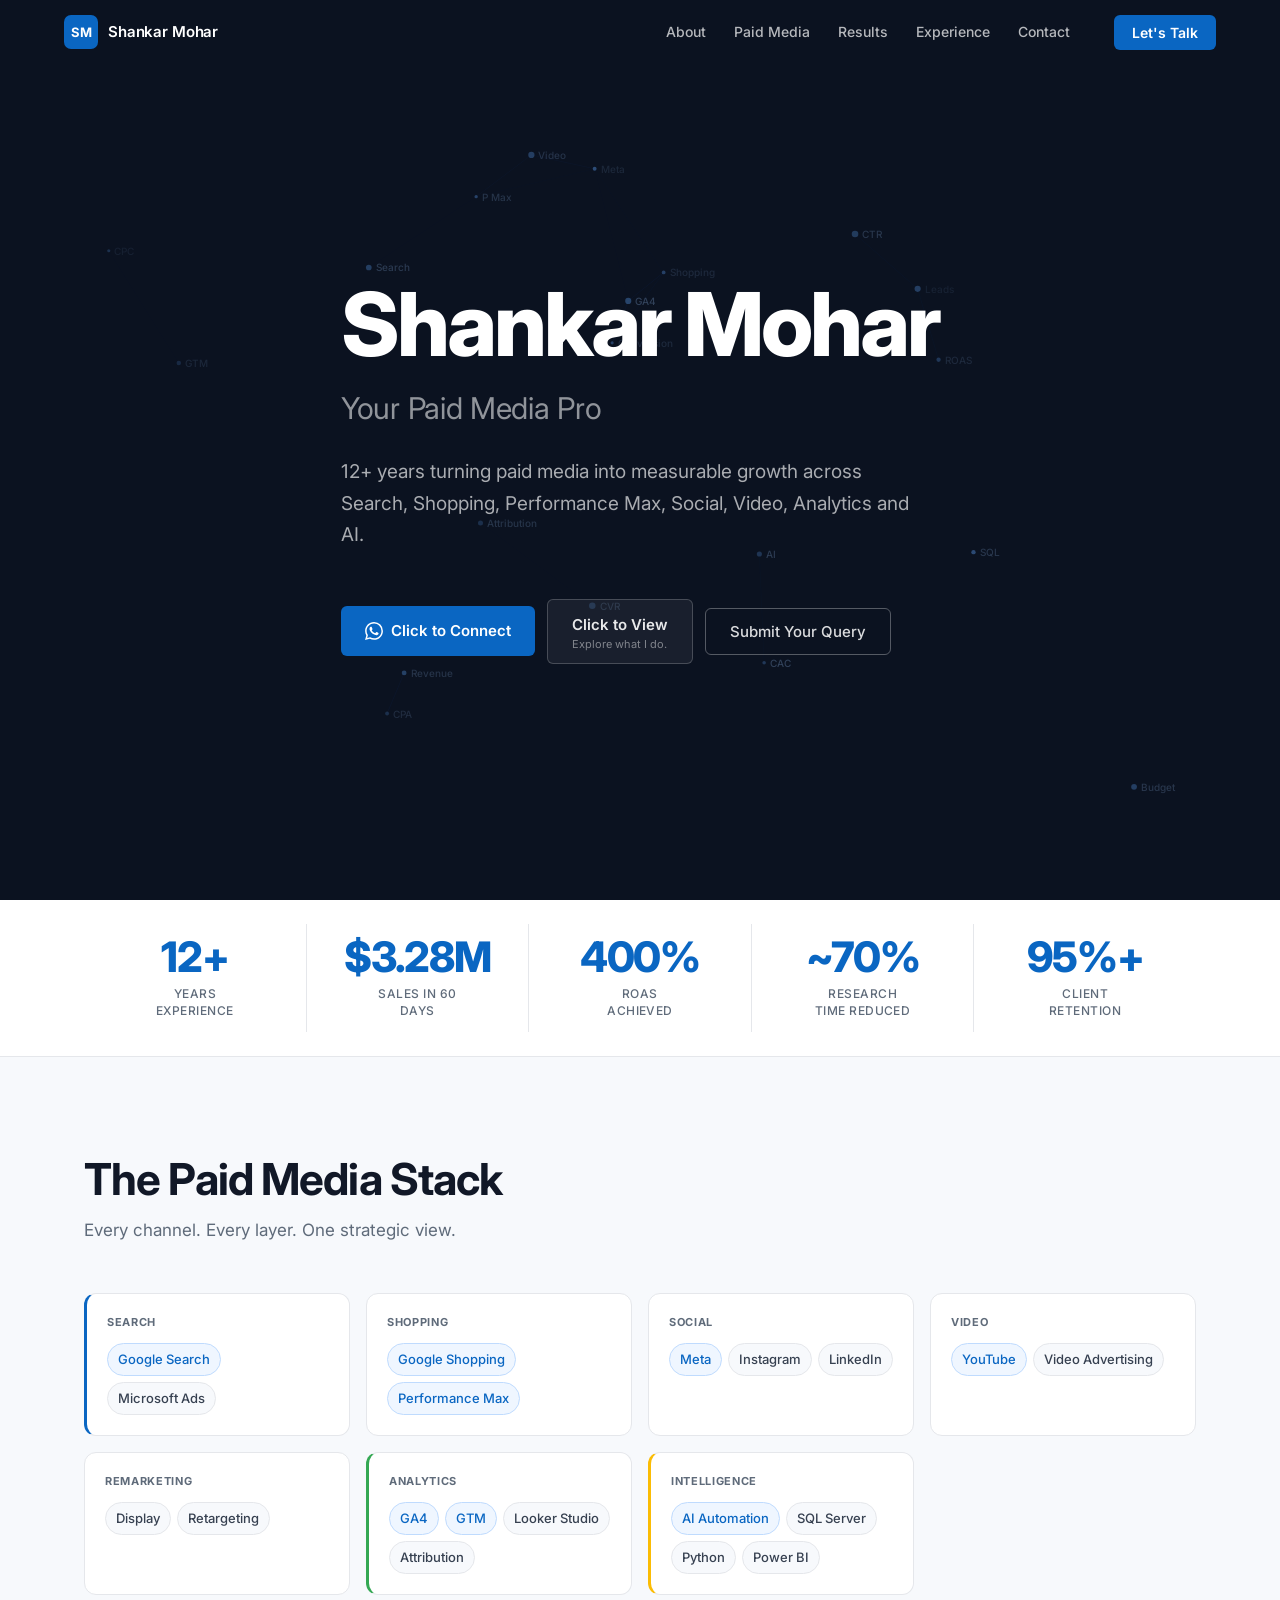
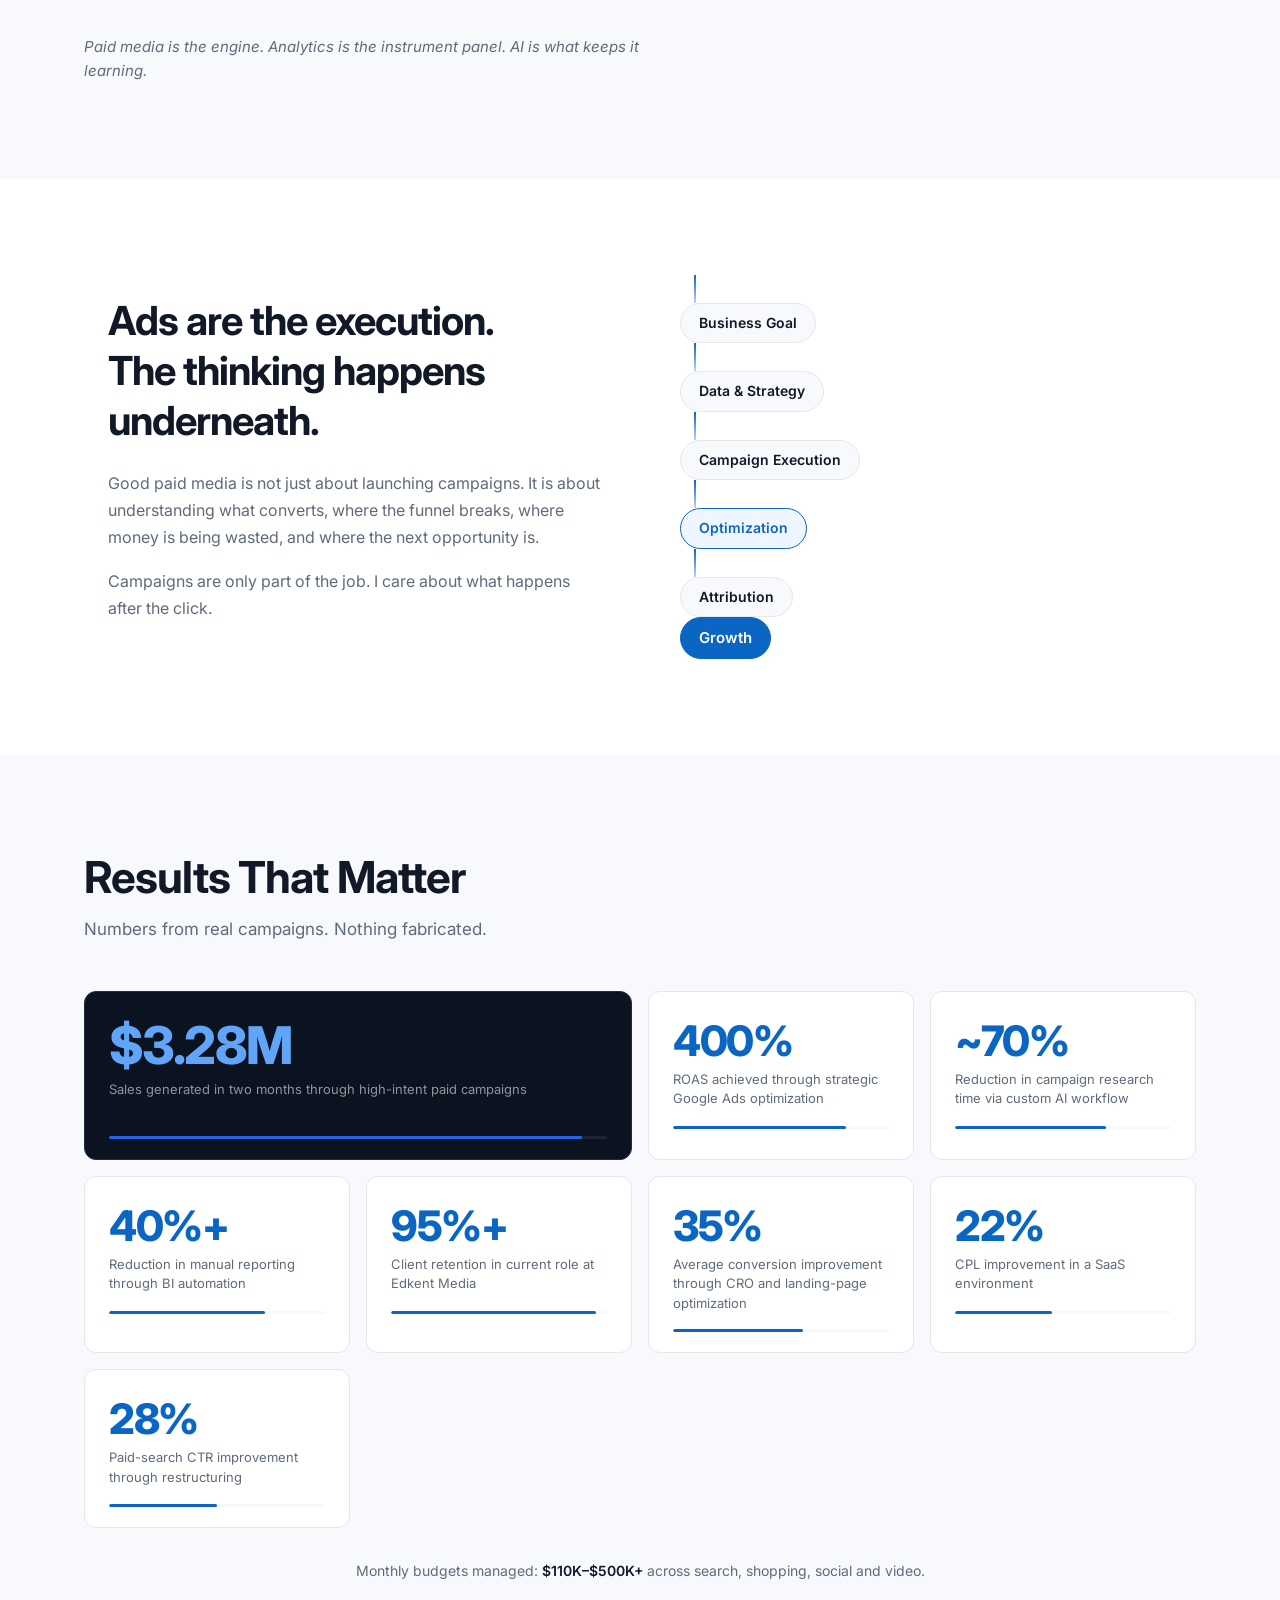
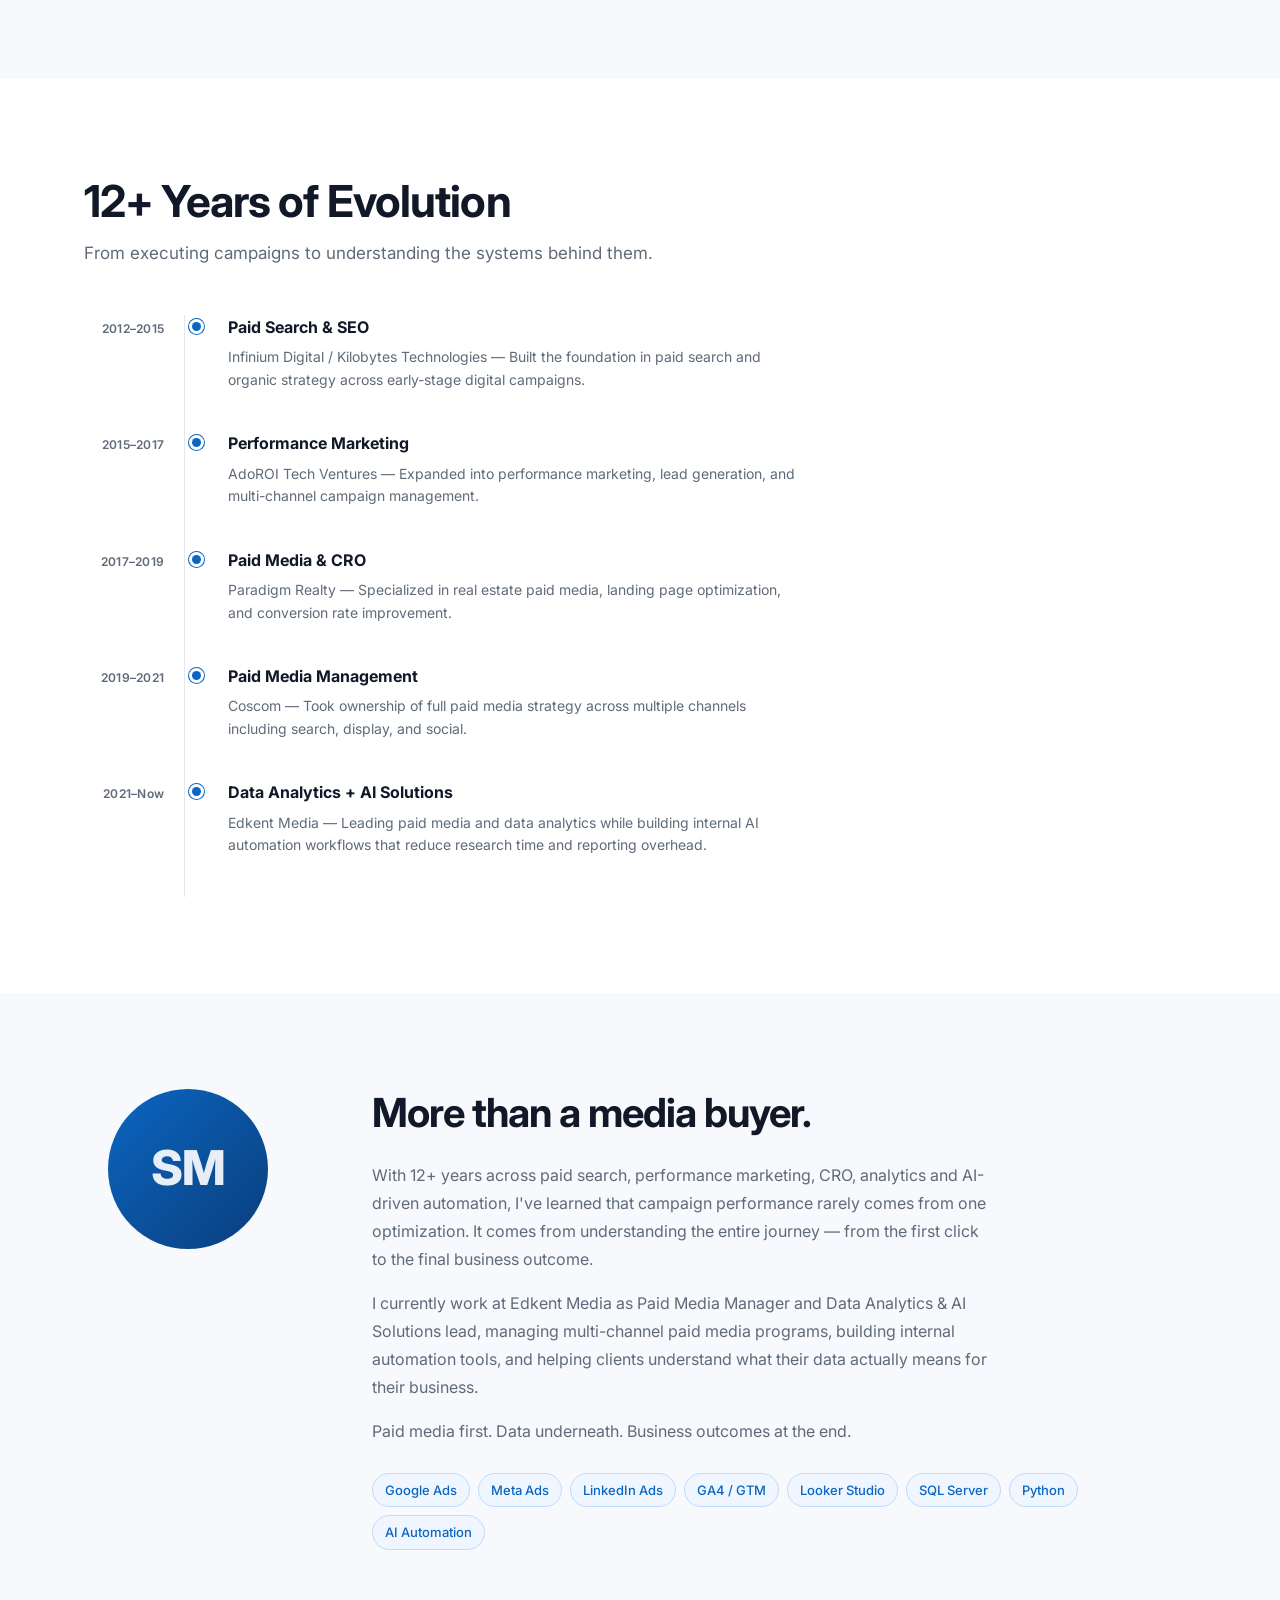
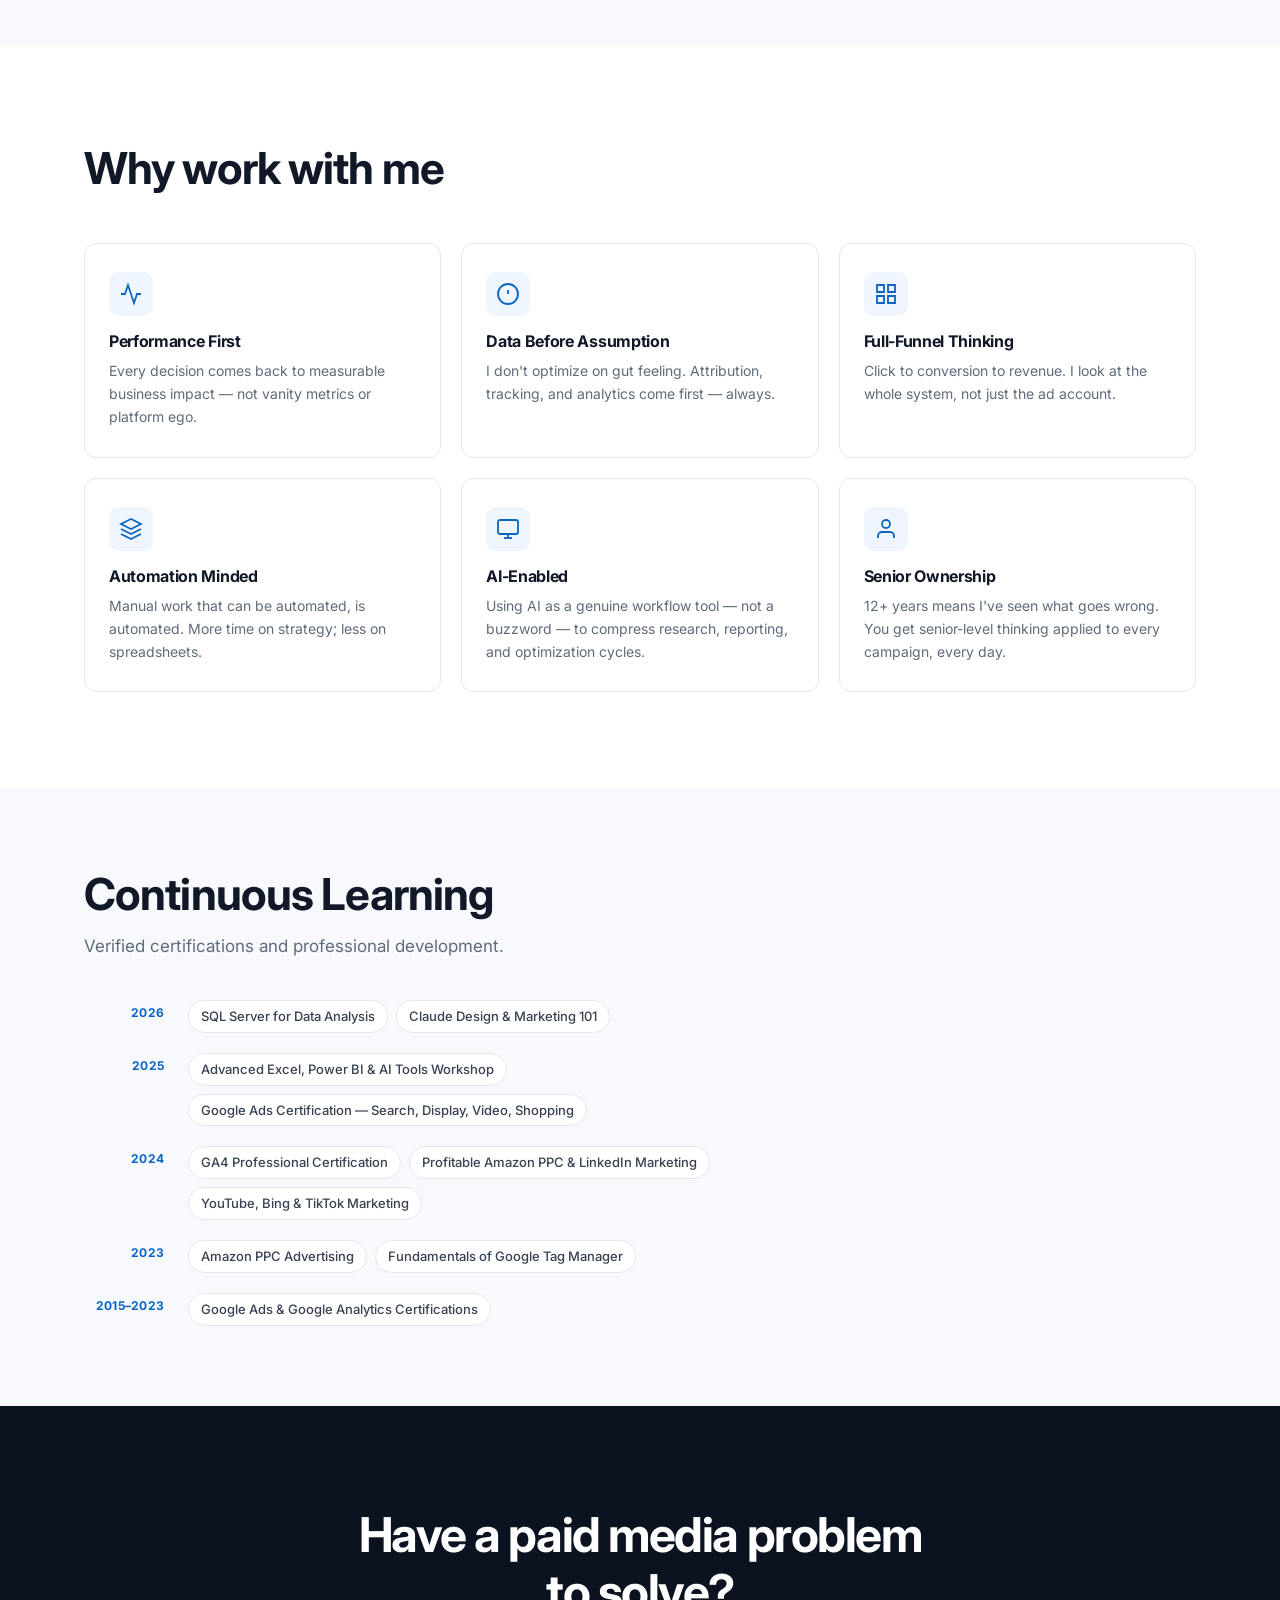
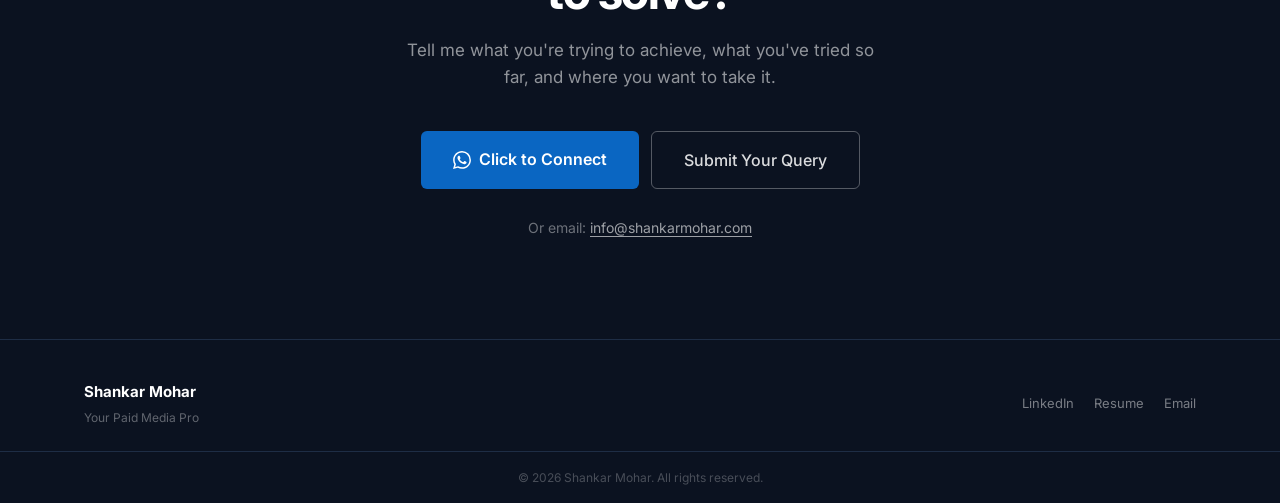
==== commit 3989f86a: "Update index.html" ====
--- a/index.html
+++ b/index.html
@@ -98,7 +98,7 @@
 
         <!-- ACTION 2: View Page -->
         <!-- CONFIG: viewPageUrl is set in SITE_CONFIG in script.js — change it there -->
-        <a href="resume/" class="btn-secondary hero-btn" id="view-btn" aria-label="View Shankar's work">
+        <a href="#" class="btn-secondary hero-btn" id="view-btn" aria-label="View Shankar's work">
           Click to View
           <span class="btn-sub">Explore what I do.</span>
         </a>
